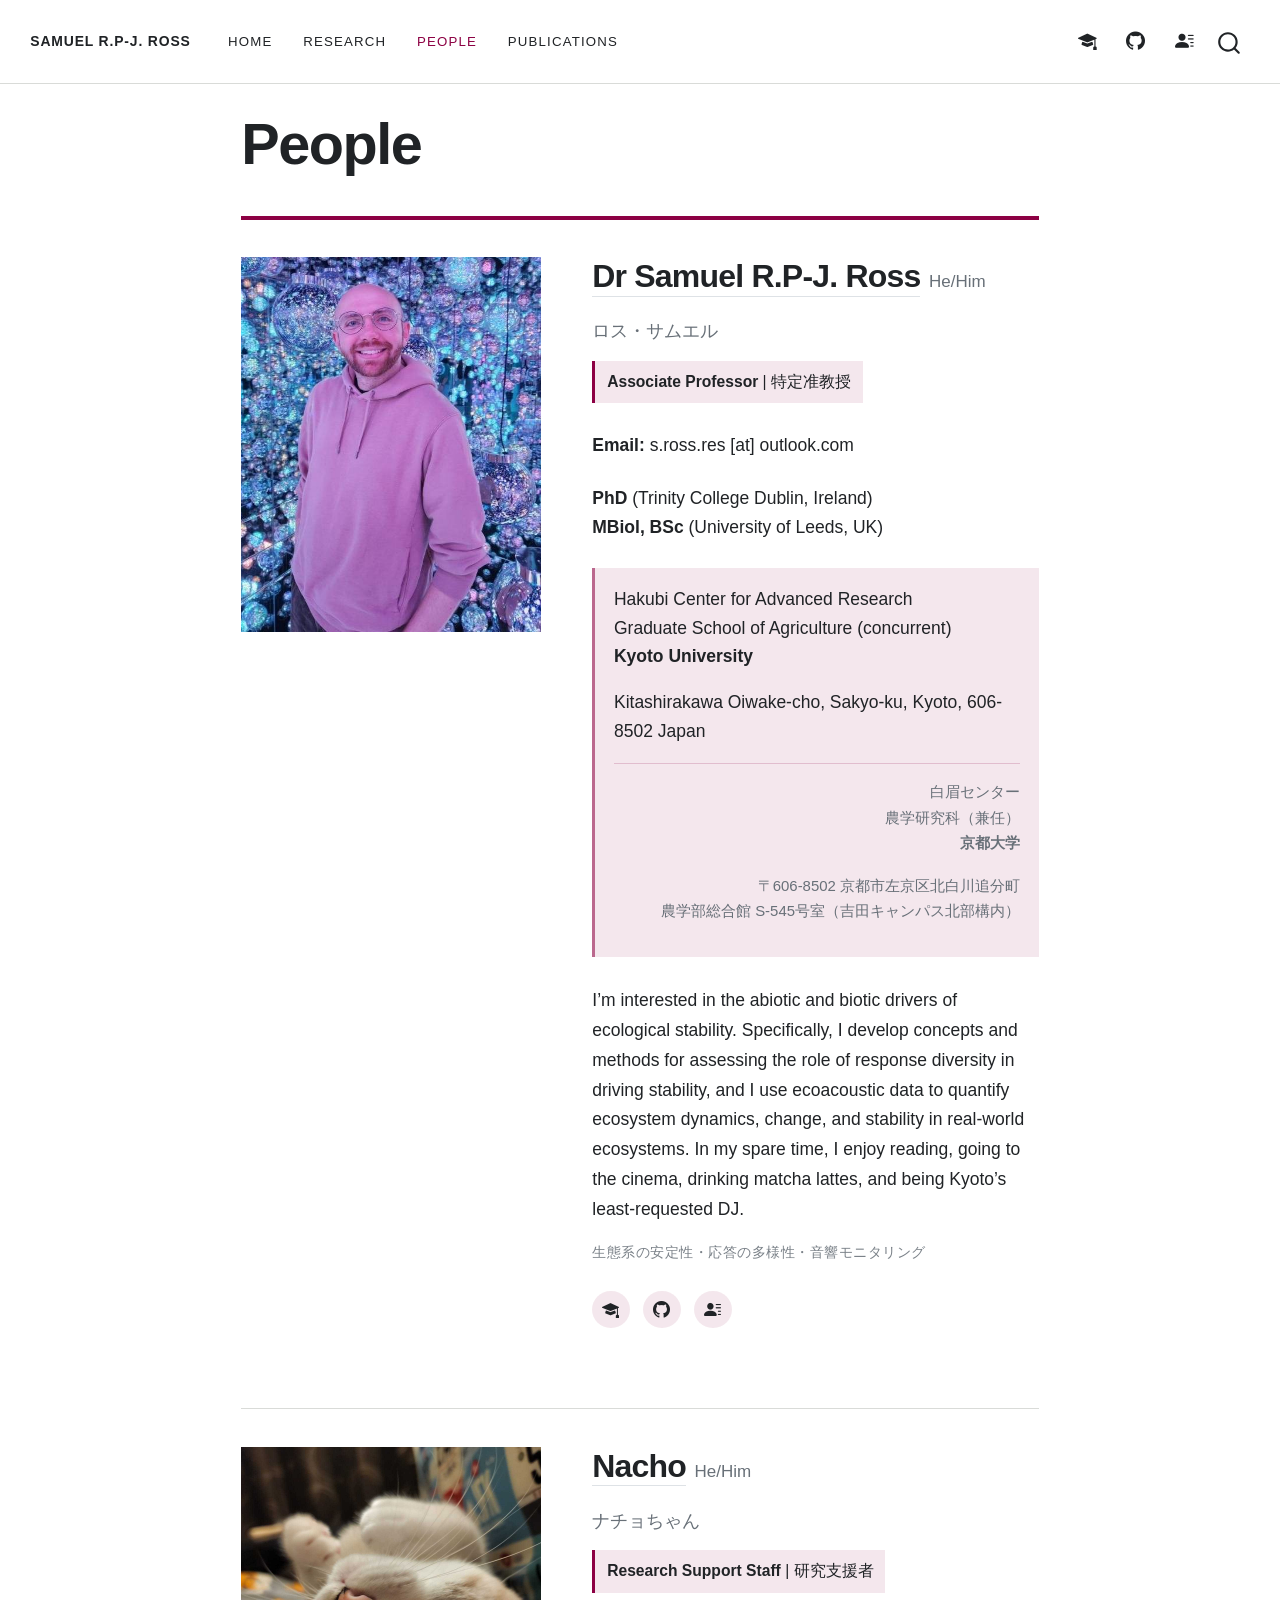
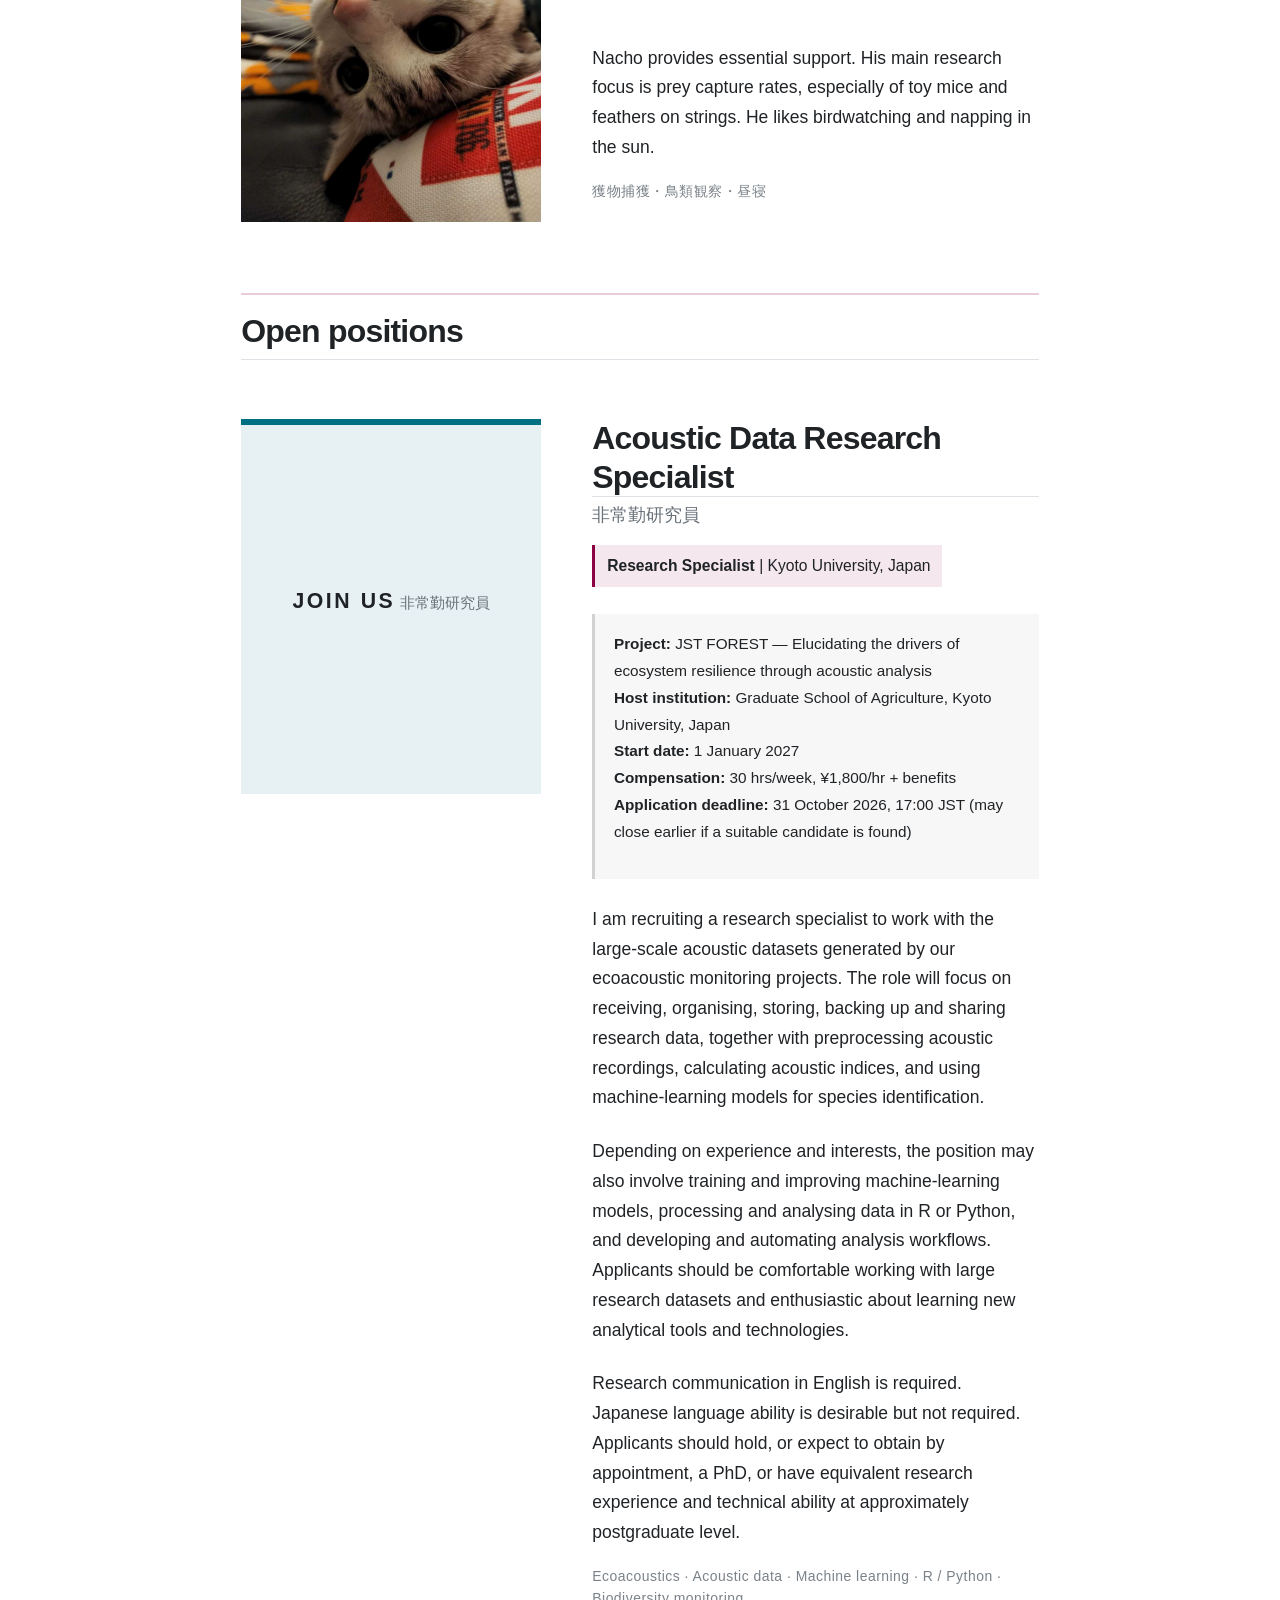
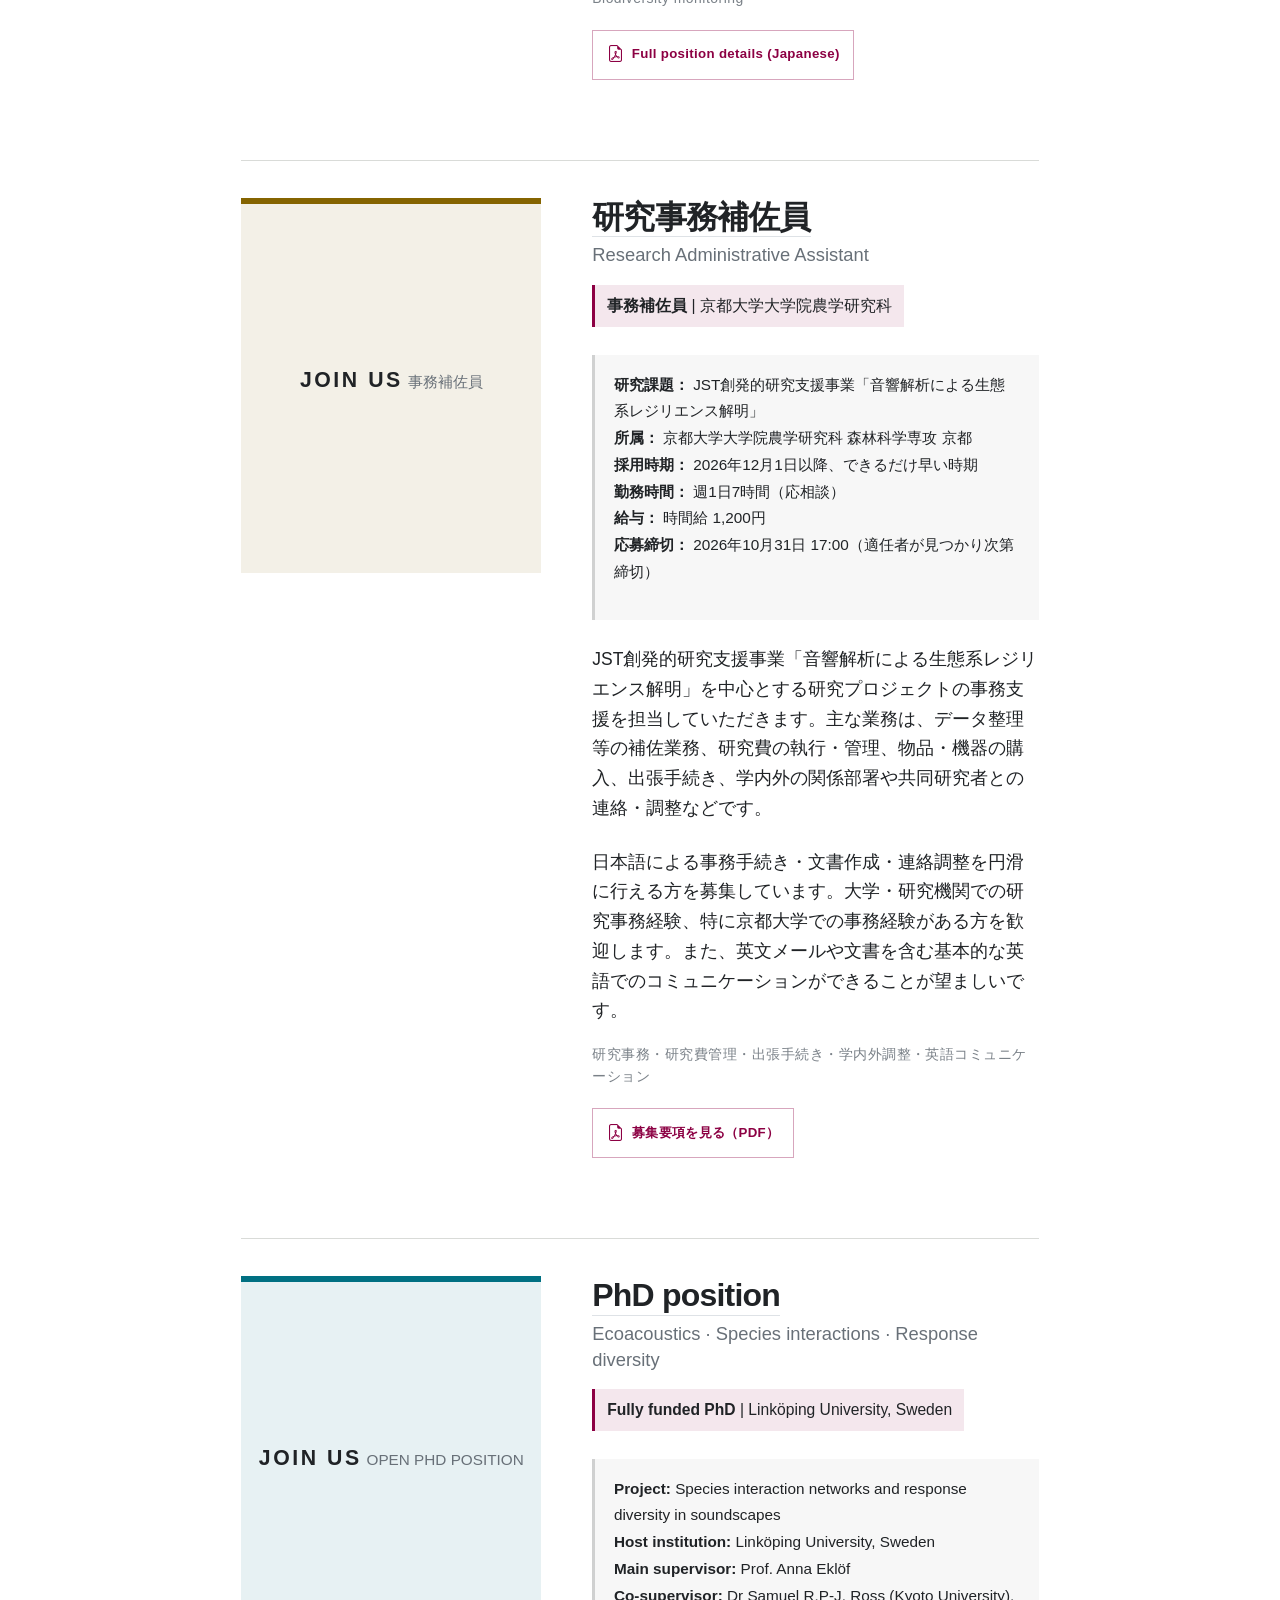
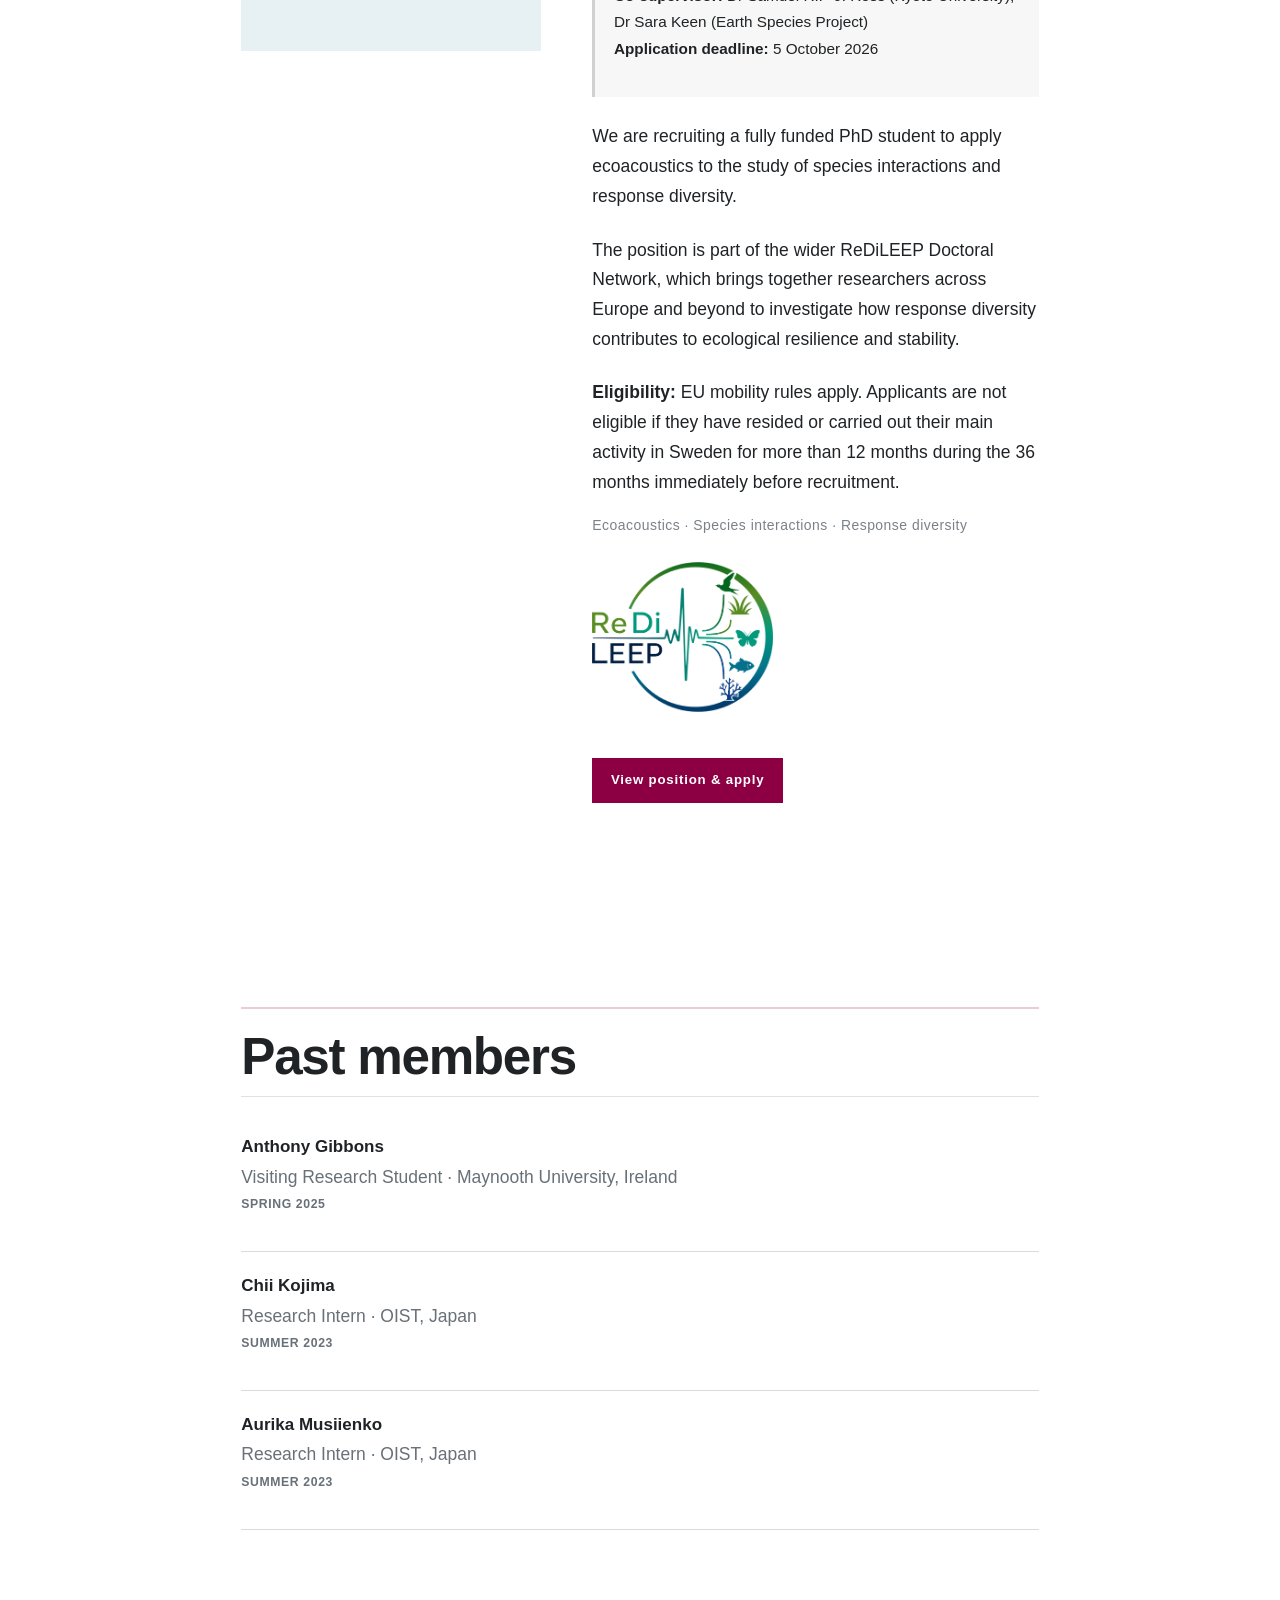
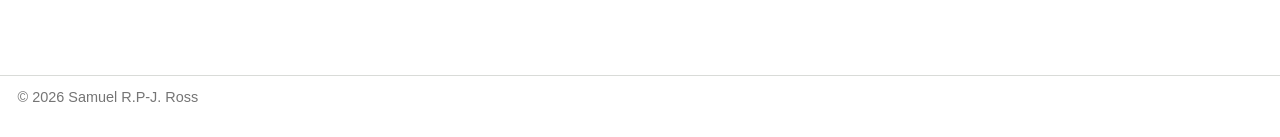
==== people.html @ f09bc815 "Built site for gh-pages" ====
<!DOCTYPE html>
<html xmlns="http://www.w3.org/1999/xhtml" lang="en" xml:lang="en"><head>

<meta charset="utf-8">
<meta name="generator" content="quarto-1.10.18">

<meta name="viewport" content="width=device-width, initial-scale=1.0, user-scalable=yes">


<title>People – Samuel R.P-J. Ross</title>
<style>
/* Default styles provided by pandoc.
** See https://pandoc.org/MANUAL.html#variables-for-html for config info.
*/
span.smallcaps{font-variant: small-caps;}
div.columns{display: flex; gap: 1.5em;}
div.column{flex: auto;}
@media screen {
div.columns{gap: min(4vw, 1.5em);}
div.column{overflow-x: auto;}
}
div.hanging-indent{margin-left: 1.5em; text-indent: -1.5em;}
ul.task-list{list-style: none;}
ul.task-list li input[type="checkbox"] {
  width: 0.8em;
  margin: 0 0.8em 0.2em -1em; /* quarto-specific, see https://github.com/quarto-dev/quarto-cli/issues/4556 */ 
  vertical-align: middle;
}
</style>


<script src="site_libs/quarto-nav/quarto-nav.js"></script>
<script src="site_libs/clipboard/clipboard.min.js"></script>
<script src="site_libs/quarto-search/autocomplete.umd.js"></script>
<script src="site_libs/quarto-search/fuse.min.js"></script>
<script src="site_libs/quarto-search/quarto-search.js"></script>
<meta name="quarto:offset" content="./">
<link href="./assets/images/favicon.svg" rel="icon" type="image/svg+xml">
<script src="site_libs/quarto-html/quarto.js" type="module"></script>
<script src="site_libs/quarto-html/tabsets/tabsets.js" type="module"></script>
<script src="site_libs/quarto-html/popper.min.js"></script>
<script src="site_libs/quarto-html/tippy.umd.min.js"></script>
<script src="site_libs/quarto-html/anchor.min.js"></script>
<link href="site_libs/quarto-html/tippy.css" rel="stylesheet">
<link href="site_libs/quarto-html/quarto-syntax-highlighting-64a204ab8560d761af7679ceaba22944.css" rel="stylesheet" id="quarto-text-highlighting-styles">
<script src="site_libs/bootstrap/bootstrap.min.js"></script>
<link href="site_libs/bootstrap/bootstrap-icons.css" rel="stylesheet">
<link href="site_libs/bootstrap/bootstrap-f5d267352d2dbe79b8668fe9303aa7fa.min.css" rel="stylesheet" append-hash="true" id="quarto-bootstrap" data-mode="light">
<script id="quarto-search-options" type="application/json">{
  "location": "navbar",
  "copy-button": false,
  "collapse-after": 3,
  "panel-placement": "end",
  "type": "overlay",
  "limit": 50,
  "keyboard-shortcut": [
    "f",
    "/",
    "s"
  ],
  "show-item-context": false,
  "language": {
    "search-no-results-text": "No results",
    "search-matching-documents-text": "matching documents",
    "search-copy-link-title": "Copy link to search",
    "search-hide-matches-text": "Hide additional matches",
    "search-more-match-text": "more match in this document",
    "search-more-matches-text": "more matches in this document",
    "search-clear-button-title": "Clear",
    "search-text-placeholder": "",
    "search-detached-cancel-button-title": "Cancel",
    "search-submit-button-title": "Submit",
    "search-label": "Search"
  }
}</script>
<style>html{ scroll-behavior: smooth; }</style>
<meta name="author" content="Samuel R.P-J. Ross">
<meta name="keywords" content="ecology, ecological stability, resilience, response diversity, ecoacoustics, Kyoto University">
<meta property="og:type" content="website">
<meta property="og:title" content="People – Samuel R.P-J. Ross">
<meta property="og:description" content="Samuel R.P-J. Ross — ecologist studying ecological stability, response diversity, and ecoacoustics.">
<meta property="og:url" content="https://samuelrpjross.com">
<meta name="twitter:card" content="summary_large_image">


</head>

<body class="nav-fixed fullcontent quarto-light">

<div id="quarto-search-results"></div>
  <header id="quarto-header" class="headroom fixed-top">
    <nav class="navbar navbar-expand-lg " data-bs-theme="dark">
      <div class="navbar-container container-fluid">
      <div class="navbar-brand-container mx-auto">
    <a class="navbar-brand" href="./index.html">
    <span class="navbar-title">SAMUEL R.P-J. ROSS</span>
    </a>
  </div>
            <div id="quarto-search" class="" title="Search"></div>
          <button class="navbar-toggler" type="button" data-bs-toggle="collapse" data-bs-target="#navbarCollapse" aria-controls="navbarCollapse" role="menu" aria-expanded="false" aria-label="Toggle navigation" onclick="if (window.quartoToggleHeadroom) { window.quartoToggleHeadroom(); }">
  <span class="navbar-toggler-icon"></span>
</button>
          <div class="collapse navbar-collapse" id="navbarCollapse">
            <ul class="navbar-nav navbar-nav-scroll me-auto">
  <li class="nav-item">
    <a class="nav-link" href="./index.html"> 
<span class="menu-text">Home</span></a>
  </li>  
  <li class="nav-item">
    <a class="nav-link" href="./research.html"> 
<span class="menu-text">Research</span></a>
  </li>  
  <li class="nav-item">
    <a class="nav-link active" href="./people.html" aria-current="page"> 
<span class="menu-text">People</span></a>
  </li>  
  <li class="nav-item">
    <a class="nav-link" href="./publications.html"> 
<span class="menu-text">Publications</span></a>
  </li>  
</ul>
            <ul class="navbar-nav navbar-nav-scroll ms-auto">
  <li class="nav-item compact">
    <a class="nav-link" href="https://orcid.org/0000-0001-9402-9119"> <i class="bi bi-orcid" role="img" aria-label="ORCID">
</i> 
<span class="menu-text"></span></a>
  </li>  
  <li class="nav-item compact">
    <a class="nav-link" href="https://scholar.google.co.uk/citations?user=R3aMfY0AAAAJ&amp;hl=en"> <i class="bi bi-mortarboard-fill" role="img" aria-label="Google Scholar">
</i> 
<span class="menu-text"></span></a>
  </li>  
  <li class="nav-item compact">
    <a class="nav-link" href="https://github.com/SamRPJRoss"> <i class="bi bi-github" role="img" aria-label="GitHub">
</i> 
<span class="menu-text"></span></a>
  </li>  
  <li class="nav-item compact">
    <a class="nav-link" href="https://www.researchgate.net/profile/Samuel-Ross-4"> <i class="bi bi-person-lines-fill" role="img" aria-label="ResearchGate">
</i> 
<span class="menu-text"></span></a>
  </li>  
</ul>
          </div> <!-- /navcollapse -->
            <div class="quarto-navbar-tools">
</div>
      </div> <!-- /container-fluid -->
    </nav>
</header>
<!-- content -->
<div id="quarto-content" class="quarto-container page-columns page-rows-contents page-layout-article page-navbar">
<!-- sidebar -->
<!-- margin-sidebar -->
    
<!-- main -->
<main class="content" id="quarto-document-content">

<header id="title-block-header" class="quarto-title-block default">
<div class="quarto-title">
<h1 class="title">People</h1>
</div>



<div class="quarto-title-meta">

    
  
    
  </div>
  


</header>


<div class="people-list">
<div class="person-entry">
<p><img class="person-photo" src="assets/images/people/sam-ross.jpg" alt="Samuel R.P-J. Ross"></p>
<div class="person-details">
<div class="person-name-row">
<h2 class="person-name anchored">
Dr Samuel R.P-J. Ross
</h2>
<p><span class="pronouns">He/Him</span></p>
</div>
<div class="jp-person-name">
ロス・サムエル
</div>
<p class="person-position">
<strong>Associate Professor</strong> | 特定准教授
</p>
<p class="person-email">
<strong>Email:</strong> s.ross.res [at] outlook.com
</p>
<div class="person-qualifications">
<p><strong>PhD</strong> (Trinity College Dublin, Ireland)<br>
<strong>MBiol, BSc</strong> (University of Leeds, UK)</p>
</div>
<div class="person-affiliation">
<p>Hakubi Center for Advanced Research<br>
Graduate School of Agriculture (concurrent)<br>
<strong>Kyoto University</strong></p>
<p>Kitashirakawa Oiwake-cho, Sakyo-ku, Kyoto, 606-8502 Japan</p>
<div class="person-affiliation-jp">
<p>白眉センター<br>
農学研究科（兼任）<br>
<strong>京都大学</strong></p>
<p>〒606-8502 京都市左京区北白川追分町<br>
農学部総合館 S-545号室（吉田キャンパス北部構内）</p>
</div>
</div>
<p class="person-bio">
I’m interested in the abiotic and biotic drivers of ecological stability. Specifically, I develop concepts and methods for assessing the role of response diversity in driving stability, and I use ecoacoustic data to quantify ecosystem dynamics, change, and stability in real-world ecosystems. In my spare time, I enjoy reading, going to the cinema, drinking matcha lattes, and being Kyoto’s least-requested DJ.
</p>
<p class="person-keywords-jp">
生態系の安定性・応答の多様性・音響モニタリング
</p>
<div class="person-socials">
<p><a href="https://scholar.google.co.uk/citations?user=R3aMfY0AAAAJ&amp;hl=en" aria-label="Google Scholar" title="Google Scholar"> <i class="bi bi-mortarboard-fill"></i> </a></p>
<p><a href="https://github.com/SamRPJRoss" aria-label="GitHub" title="GitHub"> <i class="bi bi-github"></i> </a></p>
<p><a href="https://www.researchgate.net/profile/Samuel-Ross-4" aria-label="ResearchGate" title="ResearchGate"> <i class="bi bi-person-lines-fill"></i> </a></p>
</div>
</div>
</div>
<div class="person-entry">
<p><img class="person-photo" src="assets/images/people/nacho.jpg" alt="Nacho"></p>
<div class="person-details">
<div class="person-name-row">
<h2 class="person-name anchored">
Nacho
</h2>
<p><span class="pronouns">He/Him</span></p>
</div>
<div class="jp-person-name">
ナチョちゃん
</div>
<p class="person-position">
<strong>Research Support Staff</strong> | 研究支援者
</p>
<p class="person-bio">
Nacho provides essential support. His main research focus is prey capture rates, especially of toy mice and feathers on strings. He likes birdwatching and napping in the sun.
</p>
<p class="person-keywords-jp">
獲物捕獲・鳥類観察・昼寝
</p>
</div>
</div>
</div>
<section id="open-positions" class="level2 open-positions">
<h2 class="anchored" data-anchor-id="open-positions">Open positions</h2>
<!-- ======================================================
     ACOUSTIC DATA RESEARCH SPECIALIST
     ====================================================== -->
<div class="person-entry vacancy-entry">
<div class="vacancy-placeholder vacancy-technical">
<p><span class="vacancy-placeholder-en">JOIN US</span> <span class="vacancy-placeholder-jp">非常勤研究員</span></p>
</div>
<div class="person-details">
<div class="person-name-row">
<h2 class="person-name anchored">
Acoustic Data Research Specialist
</h2>
</div>
<div class="jp-person-name">
非常勤研究員
</div>
<p class="person-position">
<strong>Research Specialist</strong> | Kyoto University, Japan
</p>
<div class="vacancy-meta">
<p><strong>Project:</strong> JST FOREST — Elucidating the drivers of ecosystem resilience through acoustic analysis<br>
<strong>Host institution:</strong> Graduate School of Agriculture, Kyoto University, Japan<br>
<strong>Start date:</strong> 1 January 2027<br>
<strong>Compensation:</strong> 30 hrs/week, ¥1,800/hr + benefits<br>
<strong>Application deadline:</strong> 31 October 2026, 17:00 JST (may close earlier if a suitable candidate is found)</p>
</div>
<p class="person-bio">
I am recruiting a research specialist to work with the large-scale acoustic datasets generated by our ecoacoustic monitoring projects. The role will focus on receiving, organising, storing, backing up and sharing research data, together with preprocessing acoustic recordings, calculating acoustic indices, and using machine-learning models for species identification.
</p>
<p class="person-bio">
Depending on experience and interests, the position may also involve training and improving machine-learning models, processing and analysing data in R or Python, and developing and automating analysis workflows. Applicants should be comfortable working with large research datasets and enthusiastic about learning new analytical tools and technologies.
</p>
<p class="person-bio">
Research communication in English is required. Japanese language ability is desirable but not required. Applicants should hold, or expect to obtain by appointment, a PhD, or have equivalent research experience and technical ability at approximately postgraduate level.
</p>
<p class="person-keywords-jp">
Ecoacoustics · Acoustic data · Machine learning · R / Python · Biodiversity monitoring
</p>
<p><a class="vacancy-pdf" href="assets/jobs/kyoto-acoustic-data-research-specialist-2026.pdf"> <i class="bi bi-file-earmark-pdf"></i> Full position details (Japanese) </a></p>
</div>
</div>
<!-- ======================================================
     RESEARCH ADMINISTRATIVE ASSISTANT
     ====================================================== -->
<div class="person-entry vacancy-entry">
<div class="vacancy-placeholder vacancy-admin">
<p><span class="vacancy-placeholder-en">JOIN US</span> <span class="vacancy-placeholder-jp">事務補佐員</span></p>
</div>
<div class="person-details">
<div class="person-name-row">
<h2 class="person-name anchored">
研究事務補佐員
</h2>
</div>
<div class="jp-person-name">
Research Administrative Assistant
</div>
<p class="person-position">
<strong>事務補佐員</strong> | 京都大学大学院農学研究科
</p>
<div class="vacancy-meta">
<p><strong>研究課題：</strong> JST創発的研究支援事業「音響解析による生態系レジリエンス解明」<br>
<strong>所属：</strong> 京都大学大学院農学研究科 森林科学専攻 京都　　 <strong>採用時期：</strong> 2026年12月1日以降、できるだけ早い時期<br>
<strong>勤務時間：</strong> 週1日7時間（応相談）<br>
<strong>給与：</strong> 時間給 1,200円<br>
<strong>応募締切：</strong> 2026年10月31日 17:00（適任者が見つかり次第締切）</p>
</div>
<p class="person-bio">
JST創発的研究支援事業「音響解析による生態系レジリエンス解明」を中心とする研究プロジェクトの事務支援を担当していただきます。主な業務は、データ整理等の補佐業務、研究費の執行・管理、物品・機器の購入、出張手続き、学内外の関係部署や共同研究者との連絡・調整などです。
</p>
<p class="person-bio">
日本語による事務手続き・文書作成・連絡調整を円滑に行える方を募集しています。大学・研究機関での研究事務経験、特に京都大学での事務経験がある方を歓迎します。また、英文メールや文書を含む基本的な英語でのコミュニケーションができることが望ましいです。
</p>
<p class="person-keywords-jp">
研究事務・研究費管理・出張手続き・学内外調整・英語コミュニケーション
</p>
<p><a class="vacancy-pdf" href="assets/jobs/kyoto-research-administrative-assistant-2026.pdf"> <i class="bi bi-file-earmark-pdf"></i> 募集要項を見る（PDF） </a></p>
</div>
</div>
<div class="person-entry vacancy-entry">
<div class="vacancy-placeholder vacancy-technical">
<p><span class="vacancy-placeholder-en">JOIN US</span> <span class="vacancy-placeholder-jp">OPEN PHD POSITION</span></p>
</div>
<div class="person-details">
<div class="person-name-row">
<h2 class="person-name anchored">
PhD position
</h2>
</div>
<div class="jp-person-name">
Ecoacoustics · Species interactions · Response diversity
</div>
<p class="person-position">
<strong>Fully funded PhD</strong> | Linköping University, Sweden
</p>
<div class="vacancy-meta">
<p><strong>Project:</strong> Species interaction networks and response diversity in soundscapes<br>
<strong>Host institution:</strong> Linköping University, Sweden<br>
<strong>Main supervisor:</strong> Prof.&nbsp;Anna Eklöf<br>
<strong>Co-supervisor:</strong> Dr Samuel R.P-J. Ross (Kyoto University), Dr Sara Keen (Earth Species Project)<br>
<strong>Application deadline:</strong> 5 October 2026</p>
</div>
<p class="person-bio">
We are recruiting a fully funded PhD student to apply ecoacoustics to the study of species interactions and response diversity.
</p>
<p class="person-bio">
The position is part of the wider ReDiLEEP Doctoral Network, which brings together researchers across Europe and beyond to investigate how response diversity contributes to ecological resilience and stability.
</p>
<p class="person-bio">
<strong>Eligibility:</strong> EU mobility rules apply. Applicants are not eligible if they have resided or carried out their main activity in Sweden for more than 12 months during the 36 months immediately before recruitment.
</p>
<p class="person-keywords-jp">
Ecoacoustics · Species interactions · Response diversity
</p>
<p><a class="vacancy-redileep-logo" href="https://redileep.eu/" aria-label="Visit the ReDiLEEP Doctoral Network website" title="ReDiLEEP Doctoral Network"></a></p><a class="vacancy-redileep-logo" href="https://redileep.eu/" aria-label="Visit the ReDiLEEP Doctoral Network website" title="ReDiLEEP Doctoral Network">
<p><img src="assets/images/research/redileep-logo.png" alt="ReDiLEEP Doctoral Network"></p>
</a><p><a class="vacancy-redileep-logo" href="https://redileep.eu/" aria-label="Visit the ReDiLEEP Doctoral Network website" title="ReDiLEEP Doctoral Network"></a></p>
<p><a class="vacancy-button" href="https://liu.se/en/work-at-liu/vacancies/29829"> View position &amp; apply </a></p>
<p>&nbsp;&nbsp;</p>
</div>
</div>
</section>
<section id="past-members" class="level2">
<h2 class="anchored" data-anchor-id="past-members">Past members</h2>
<div class="past-member">
<p><strong>Anthony Gibbons</strong> <span class="past-member-role">Visiting Research Student · Maynooth University, Ireland</span> <span class="past-member-date">Spring 2025</span></p>
</div>
<div class="past-member">
<p><strong>Chii Kojima</strong> <span class="past-member-role">Research Intern · OIST, Japan</span> <span class="past-member-date">Summer 2023</span></p>
</div>
<div class="past-member">
<p><strong>Aurika Musiienko</strong> <span class="past-member-role">Research Intern · OIST, Japan</span> <span class="past-member-date">Summer 2023</span></p>
</div>
</section></main></div>




 <!-- /main -->
<script id="quarto-html-after-body" type="application/javascript">
  window.document.addEventListener("DOMContentLoaded", function (event) {
    const icon = "";
    const anchorJS = new window.AnchorJS();
    anchorJS.options = {
      placement: 'right',
      icon: icon
    };
    anchorJS.add('.anchored');
    const isCodeAnnotation = (el) => {
      for (const clz of el.classList) {
        if (clz.startsWith('code-annotation-')) {                     
          return true;
        }
      }
      return false;
    }
    const onCopySuccess = function(e) {
      // button target
      const button = e.trigger;
      // don't keep focus
      button.blur();
      // flash "checked"
      button.classList.add('code-copy-button-checked');
      var currentTitle = button.getAttribute("title");
      button.setAttribute("title", "Copied!");
      let tooltip;
      if (window.bootstrap) {
        button.setAttribute("data-bs-toggle", "tooltip");
        button.setAttribute("data-bs-placement", "left");
        button.setAttribute("data-bs-title", "Copied!");
        tooltip = new bootstrap.Tooltip(button, 
          { trigger: "manual", 
            customClass: "code-copy-button-tooltip",
            offset: [0, -8]});
        tooltip.show();    
      }
      setTimeout(function() {
        if (tooltip) {
          tooltip.hide();
          button.removeAttribute("data-bs-title");
          button.removeAttribute("data-bs-toggle");
          button.removeAttribute("data-bs-placement");
        }
        button.setAttribute("title", currentTitle);
        button.classList.remove('code-copy-button-checked');
      }, 1000);
      // clear code selection
      e.clearSelection();
    }
    const getTextToCopy = function(trigger) {
      const outerScaffold = trigger.parentElement.cloneNode(true);
      const codeEl = outerScaffold.querySelector('code');
      for (const childEl of codeEl.children) {
        if (isCodeAnnotation(childEl)) {
          childEl.remove();
        }
      }
      return codeEl.innerText;
    }
    const clipboard = new window.ClipboardJS('.code-copy-button:not([data-in-quarto-modal])', {
      text: getTextToCopy
    });
    clipboard.on('success', onCopySuccess);
    if (window.document.getElementById('quarto-embedded-source-code-modal')) {
      const clipboardModal = new window.ClipboardJS('.code-copy-button[data-in-quarto-modal]', {
        text: getTextToCopy,
        container: window.document.getElementById('quarto-embedded-source-code-modal')
      });
      clipboardModal.on('success', onCopySuccess);
    }
      var localhostRegex = new RegExp(/^(?:http|https):\/\/localhost\:?[0-9]*\//);
      var mailtoRegex = new RegExp(/^mailto:/);
        var filterRegex = new RegExp("https:\/\/samuelrpjross\.com");
      var isInternal = (href) => {
          return filterRegex.test(href) || localhostRegex.test(href) || mailtoRegex.test(href);
      }
      // Inspect non-navigation links and adorn them if external
     var links = window.document.querySelectorAll('a[href]:not(.nav-link):not(.navbar-brand):not(.toc-action):not(.sidebar-link):not(.sidebar-item-toggle):not(.pagination-link):not(.no-external):not([aria-hidden]):not(.dropdown-item):not(.quarto-navigation-tool):not(.about-link)');
      for (var i=0; i<links.length; i++) {
        const link = links[i];
        if (!isInternal(link.href)) {
          // undo the damage that might have been done by quarto-nav.js in the case of
          // links that we want to consider external
          if (link.dataset.originalHref !== undefined) {
            link.href = link.dataset.originalHref;
          }
            // target, if specified
            link.setAttribute("target", "_blank");
            if (link.getAttribute("rel") === null) {
              link.setAttribute("rel", "noopener");
            }
        }
      }
    function tippyHover(el, contentFn, onTriggerFn, onUntriggerFn) {
      const config = {
        allowHTML: true,
        maxWidth: 500,
        delay: 100,
        arrow: false,
        appendTo: function(el) {
            return el.parentElement;
        },
        interactive: true,
        interactiveBorder: 10,
        theme: 'quarto',
        placement: 'bottom-start',
      };
      if (contentFn) {
        config.content = contentFn;
      }
      if (onTriggerFn) {
        config.onTrigger = onTriggerFn;
      }
      if (onUntriggerFn) {
        config.onUntrigger = onUntriggerFn;
      }
      window.tippy(el, config); 
    }
    const noterefs = window.document.querySelectorAll('a[role="doc-noteref"]');
    for (var i=0; i<noterefs.length; i++) {
      const ref = noterefs[i];
      tippyHover(ref, function() {
        // use id or data attribute instead here
        let href = ref.getAttribute('data-footnote-href') || ref.getAttribute('href');
        try { href = new URL(href).hash; } catch {}
        const id = href.replace(/^#\/?/, "");
        const note = window.document.getElementById(id);
        if (note) {
          return note.innerHTML;
        } else {
          return "";
        }
      });
    }
    const xrefs = window.document.querySelectorAll('a.quarto-xref');
    const processXRef = (id, note) => {
      // Strip column container classes
      const stripColumnClz = (el) => {
        el.classList.remove("page-full", "page-columns");
        if (el.children) {
          for (const child of el.children) {
            stripColumnClz(child);
          }
        }
      }
      stripColumnClz(note)
      if (id === null || id.startsWith('sec-')) {
        // Special case sections, only their first couple elements
        const container = document.createElement("div");
        if (note.children && note.children.length > 2) {
          container.appendChild(note.children[0].cloneNode(true));
          for (let i = 1; i < note.children.length; i++) {
            const child = note.children[i];
            if (child.tagName === "P" && child.innerText === "") {
              continue;
            } else {
              container.appendChild(child.cloneNode(true));
              break;
            }
          }
          if (window.Quarto?.typesetMath) {
            window.Quarto.typesetMath(container);
          }
          return container.innerHTML
        } else {
          if (window.Quarto?.typesetMath) {
            window.Quarto.typesetMath(note);
          }
          return note.innerHTML;
        }
      } else {
        // Remove any anchor links if they are present
        const anchorLink = note.querySelector('a.anchorjs-link');
        if (anchorLink) {
          anchorLink.remove();
        }
        if (window.Quarto?.typesetMath) {
          window.Quarto.typesetMath(note);
        }
        if (note.classList.contains("callout")) {
          return note.outerHTML;
        } else {
          return note.innerHTML;
        }
      }
    }
    for (var i=0; i<xrefs.length; i++) {
      const xref = xrefs[i];
      tippyHover(xref, undefined, function(instance) {
        instance.disable();
        let url = xref.getAttribute('href');
        let hash = undefined; 
        if (url.startsWith('#')) {
          hash = url;
        } else {
          try { hash = new URL(url).hash; } catch {}
        }
        if (hash) {
          const id = hash.replace(/^#\/?/, "");
          const note = window.document.getElementById(id);
          if (note !== null) {
            try {
              const html = processXRef(id, note.cloneNode(true));
              instance.setContent(html);
            } finally {
              instance.enable();
              instance.show();
            }
          } else {
            // See if we can fetch this
            fetch(url.split('#')[0])
            .then(res => res.text())
            .then(html => {
              const parser = new DOMParser();
              const htmlDoc = parser.parseFromString(html, "text/html");
              const note = htmlDoc.getElementById(id);
              if (note !== null) {
                const html = processXRef(id, note);
                instance.setContent(html);
              } 
            }).finally(() => {
              instance.enable();
              instance.show();
            });
          }
        } else {
          // See if we can fetch a full url (with no hash to target)
          // This is a special case and we should probably do some content thinning / targeting
          fetch(url)
          .then(res => res.text())
          .then(html => {
            const parser = new DOMParser();
            const htmlDoc = parser.parseFromString(html, "text/html");
            const note = htmlDoc.querySelector('main.content');
            if (note !== null) {
              // This should only happen for chapter cross references
              // (since there is no id in the URL)
              // remove the first header
              if (note.children.length > 0 && note.children[0].tagName === "HEADER") {
                note.children[0].remove();
              }
              const html = processXRef(null, note);
              instance.setContent(html);
            } 
          }).finally(() => {
            instance.enable();
            instance.show();
          });
        }
      }, function(instance) {
      });
    }
        let selectedAnnoteEl;
        const selectorForAnnotation = ( cell, annotation) => {
          let cellAttr = 'data-code-cell="' + cell + '"';
          let lineAttr = 'data-code-annotation="' +  annotation + '"';
          const selector = 'span[' + cellAttr + '][' + lineAttr + ']';
          return selector;
        }
        const selectCodeLines = (annoteEl) => {
          const doc = window.document;
          const targetCell = annoteEl.getAttribute("data-target-cell");
          const targetAnnotation = annoteEl.getAttribute("data-target-annotation");
          const annoteSpan = window.document.querySelector(selectorForAnnotation(targetCell, targetAnnotation));
          const lines = annoteSpan.getAttribute("data-code-lines").split(",");
          const lineIds = lines.map((line) => {
            return targetCell + "-" + line;
          })
          let top = null;
          let height = null;
          let parent = null;
          if (lineIds.length > 0) {
              //compute the position of the single el (top and bottom and make a div)
              const el = window.document.getElementById(lineIds[0]);
              top = el.offsetTop;
              height = el.offsetHeight;
              parent = el.parentElement.parentElement;
            if (lineIds.length > 1) {
              const lastEl = window.document.getElementById(lineIds[lineIds.length - 1]);
              const bottom = lastEl.offsetTop + lastEl.offsetHeight;
              height = bottom - top;
            }
            if (top !== null && height !== null && parent !== null) {
              // cook up a div (if necessary) and position it 
              let div = window.document.getElementById("code-annotation-line-highlight");
              if (div === null) {
                div = window.document.createElement("div");
                div.setAttribute("id", "code-annotation-line-highlight");
                div.style.position = 'absolute';
                parent.appendChild(div);
              }
              div.style.top = top - 2 + "px";
              div.style.height = height + 4 + "px";
              div.style.left = 0;
              let gutterDiv = window.document.getElementById("code-annotation-line-highlight-gutter");
              if (gutterDiv === null) {
                gutterDiv = window.document.createElement("div");
                gutterDiv.setAttribute("id", "code-annotation-line-highlight-gutter");
                gutterDiv.style.position = 'absolute';
                const codeCell = window.document.getElementById(targetCell);
                const gutter = codeCell.querySelector('.code-annotation-gutter');
                gutter.appendChild(gutterDiv);
              }
              gutterDiv.style.top = top - 2 + "px";
              gutterDiv.style.height = height + 4 + "px";
            }
            selectedAnnoteEl = annoteEl;
          }
        };
        const unselectCodeLines = () => {
          const elementsIds = ["code-annotation-line-highlight", "code-annotation-line-highlight-gutter"];
          elementsIds.forEach((elId) => {
            const div = window.document.getElementById(elId);
            if (div) {
              div.remove();
            }
          });
          selectedAnnoteEl = undefined;
        };
          // Handle positioning of the toggle
      window.addEventListener(
        "resize",
        throttle(() => {
          elRect = undefined;
          if (selectedAnnoteEl) {
            selectCodeLines(selectedAnnoteEl);
          }
        }, 10)
      );
      function throttle(fn, ms) {
      let throttle = false;
      let timer;
        return (...args) => {
          if(!throttle) { // first call gets through
              fn.apply(this, args);
              throttle = true;
          } else { // all the others get throttled
              if(timer) clearTimeout(timer); // cancel #2
              timer = setTimeout(() => {
                fn.apply(this, args);
                timer = throttle = false;
              }, ms);
          }
        };
      }
        // Attach click handler to the DT
        const annoteDls = window.document.querySelectorAll('dt[data-target-cell]');
        for (const annoteDlNode of annoteDls) {
          annoteDlNode.addEventListener('click', (event) => {
            const clickedEl = event.target;
            if (clickedEl !== selectedAnnoteEl) {
              unselectCodeLines();
              const activeEl = window.document.querySelector('dt[data-target-cell].code-annotation-active');
              if (activeEl) {
                activeEl.classList.remove('code-annotation-active');
              }
              selectCodeLines(clickedEl);
              clickedEl.classList.add('code-annotation-active');
            } else {
              // Unselect the line
              unselectCodeLines();
              clickedEl.classList.remove('code-annotation-active');
            }
          });
        }
    const findCites = (el) => {
      const parentEl = el.parentElement;
      if (parentEl) {
        const cites = parentEl.dataset.cites;
        if (cites) {
          return {
            el,
            cites: cites.split(' ')
          };
        } else {
          return findCites(el.parentElement)
        }
      } else {
        return undefined;
      }
    };
    var bibliorefs = window.document.querySelectorAll('a[role="doc-biblioref"]');
    for (var i=0; i<bibliorefs.length; i++) {
      const ref = bibliorefs[i];
      const citeInfo = findCites(ref);
      if (citeInfo) {
        tippyHover(citeInfo.el, function() {
          var popup = window.document.createElement('div');
          citeInfo.cites.forEach(function(cite) {
            var citeDiv = window.document.createElement('div');
            citeDiv.classList.add('hanging-indent');
            citeDiv.classList.add('csl-entry');
            var biblioDiv = window.document.getElementById('ref-' + cite);
            if (biblioDiv) {
              citeDiv.innerHTML = biblioDiv.innerHTML;
            }
            popup.appendChild(citeDiv);
          });
          return popup.innerHTML;
        });
      }
    }
  });
  </script>
 <!-- /content -->
<footer class="footer">
  <div class="nav-footer">
    <div class="nav-footer-left">
<p>© 2026 Samuel R.P-J. Ross</p>
</div>   
    <div class="nav-footer-center">
      &nbsp;
    </div>
    <div class="nav-footer-right">
      &nbsp;
    </div>
  </div>
</footer>




<script src="site_libs/quarto-html/zenscroll-min.js"></script>
</body></html>
---- site_libs/quarto-html/tippy.css ----
.tippy-box[data-animation=fade][data-state=hidden]{opacity:0}[data-tippy-root]{max-width:calc(100vw - 10px)}.tippy-box{position:relative;background-color:#333;color:#fff;border-radius:4px;font-size:14px;line-height:1.4;white-space:normal;outline:0;transition-property:transform,visibility,opacity}.tippy-box[data-placement^=top]>.tippy-arrow{bottom:0}.tippy-box[data-placement^=top]>.tippy-arrow:before{bottom:-7px;left:0;border-width:8px 8px 0;border-top-color:initial;transform-origin:center top}.tippy-box[data-placement^=bottom]>.tippy-arrow{top:0}.tippy-box[data-placement^=bottom]>.tippy-arrow:before{top:-7px;left:0;border-width:0 8px 8px;border-bottom-color:initial;transform-origin:center bottom}.tippy-box[data-placement^=left]>.tippy-arrow{right:0}.tippy-box[data-placement^=left]>.tippy-arrow:before{border-width:8px 0 8px 8px;border-left-color:initial;right:-7px;transform-origin:center left}.tippy-box[data-placement^=right]>.tippy-arrow{left:0}.tippy-box[data-placement^=right]>.tippy-arrow:before{left:-7px;border-width:8px 8px 8px 0;border-right-color:initial;transform-origin:center right}.tippy-box[data-inertia][data-state=visible]{transition-timing-function:cubic-bezier(.54,1.5,.38,1.11)}.tippy-arrow{width:16px;height:16px;color:#333}.tippy-arrow:before{content:"";position:absolute;border-color:transparent;border-style:solid}.tippy-content{position:relative;padding:5px 9px;z-index:1}
---- site_libs/quarto-html/quarto-syntax-highlighting-64a204ab8560d761af7679ceaba22944.css ----
/* quarto syntax highlight colors */
:root {
  --quarto-hl-ot-color: #003B4F;
  --quarto-hl-at-color: #657422;
  --quarto-hl-ss-color: #20794D;
  --quarto-hl-an-color: #5E5E5E;
  --quarto-hl-fu-color: #4758AB;
  --quarto-hl-st-color: #20794D;
  --quarto-hl-cf-color: #003B4F;
  --quarto-hl-op-color: #5E5E5E;
  --quarto-hl-er-color: #AD0000;
  --quarto-hl-bn-color: #AD0000;
  --quarto-hl-al-color: #AD0000;
  --quarto-hl-va-color: #111111;
  --quarto-hl-bu-color: inherit;
  --quarto-hl-ex-color: inherit;
  --quarto-hl-pp-color: #AD0000;
  --quarto-hl-in-color: #5E5E5E;
  --quarto-hl-vs-color: #20794D;
  --quarto-hl-wa-color: #5E5E5E;
  --quarto-hl-do-color: #5E5E5E;
  --quarto-hl-im-color: #00769E;
  --quarto-hl-ch-color: #20794D;
  --quarto-hl-dt-color: #AD0000;
  --quarto-hl-fl-color: #AD0000;
  --quarto-hl-co-color: #5E5E5E;
  --quarto-hl-cv-color: #5E5E5E;
  --quarto-hl-cn-color: #8f5902;
  --quarto-hl-sc-color: #5E5E5E;
  --quarto-hl-dv-color: #AD0000;
  --quarto-hl-kw-color: #003B4F;
}

/* other quarto variables */
:root {
  --quarto-font-monospace: SFMono-Regular, Menlo, Monaco, Consolas, "Liberation Mono", "Courier New", monospace;
}

/* syntax highlight based on Pandoc's rules */
pre > code.sourceCode > span {
  color: #003B4F;
}

code.sourceCode > span {
  color: #003B4F;
}

div.sourceCode,
div.sourceCode pre.sourceCode {
  color: #003B4F;
}

/* Normal */
code span {
  color: #003B4F;
}

/* Alert */
code span.al {
  color: #AD0000;
  font-style: inherit;
}

/* Annotation */
code span.an {
  color: #5E5E5E;
  font-style: inherit;
}

/* Attribute */
code span.at {
  color: #657422;
  font-style: inherit;
}

/* BaseN */
code span.bn {
  color: #AD0000;
  font-style: inherit;
}

/* BuiltIn */
code span.bu {
  font-style: inherit;
}

/* ControlFlow */
code span.cf {
  color: #003B4F;
  font-weight: bold;
  font-style: inherit;
}

/* Char */
code span.ch {
  color: #20794D;
  font-style: inherit;
}

/* Constant */
code span.cn {
  color: #8f5902;
  font-style: inherit;
}

/* Comment */
code span.co {
  color: #5E5E5E;
  font-style: inherit;
}

/* CommentVar */
code span.cv {
  color: #5E5E5E;
  font-style: italic;
}

/* Documentation */
code span.do {
  color: #5E5E5E;
  font-style: italic;
}

/* DataType */
code span.dt {
  color: #AD0000;
  font-style: inherit;
}

/* DecVal */
code span.dv {
  color: #AD0000;
  font-style: inherit;
}

/* Error */
code span.er {
  color: #AD0000;
  font-style: inherit;
}

/* Extension */
code span.ex {
  font-style: inherit;
}

/* Float */
code span.fl {
  color: #AD0000;
  font-style: inherit;
}

/* Function */
code span.fu {
  color: #4758AB;
  font-style: inherit;
}

/* Import */
code span.im {
  color: #00769E;
  font-style: inherit;
}

/* Information */
code span.in {
  color: #5E5E5E;
  font-style: inherit;
}

/* Keyword */
code span.kw {
  color: #003B4F;
  font-weight: bold;
  font-style: inherit;
}

/* Operator */
code span.op {
  color: #5E5E5E;
  font-style: inherit;
}

/* Other */
code span.ot {
  color: #003B4F;
  font-style: inherit;
}

/* Preprocessor */
code span.pp {
  color: #AD0000;
  font-style: inherit;
}

/* SpecialChar */
code span.sc {
  color: #5E5E5E;
  font-style: inherit;
}

/* SpecialString */
code span.ss {
  color: #20794D;
  font-style: inherit;
}

/* String */
code span.st {
  color: #20794D;
  font-style: inherit;
}

/* Variable */
code span.va {
  color: #111111;
  font-style: inherit;
}

/* VerbatimString */
code span.vs {
  color: #20794D;
  font-style: inherit;
}

/* Warning */
code span.wa {
  color: #5E5E5E;
  font-style: italic;
}

.prevent-inlining {
  content: "</";
}

/*# sourceMappingURL=9d8d5bb603a83b8298b89080a598c93b.css.map */
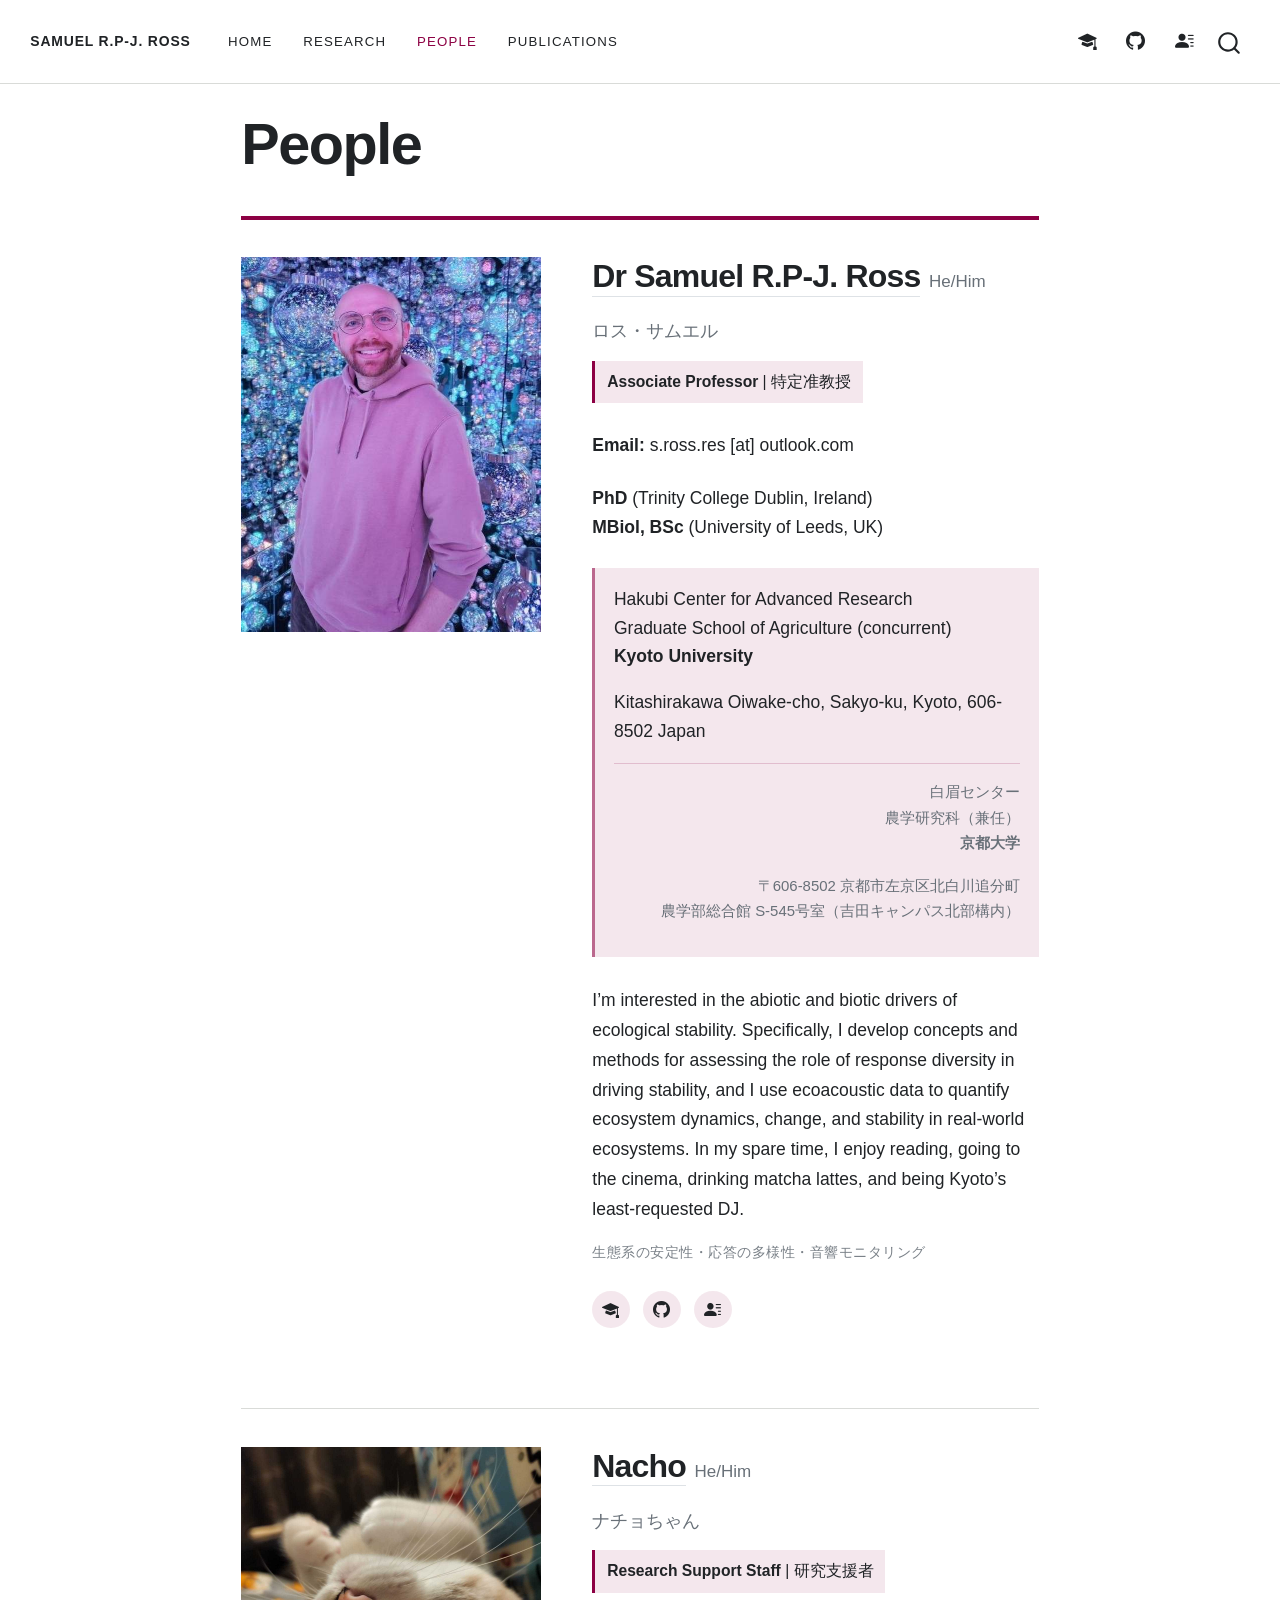
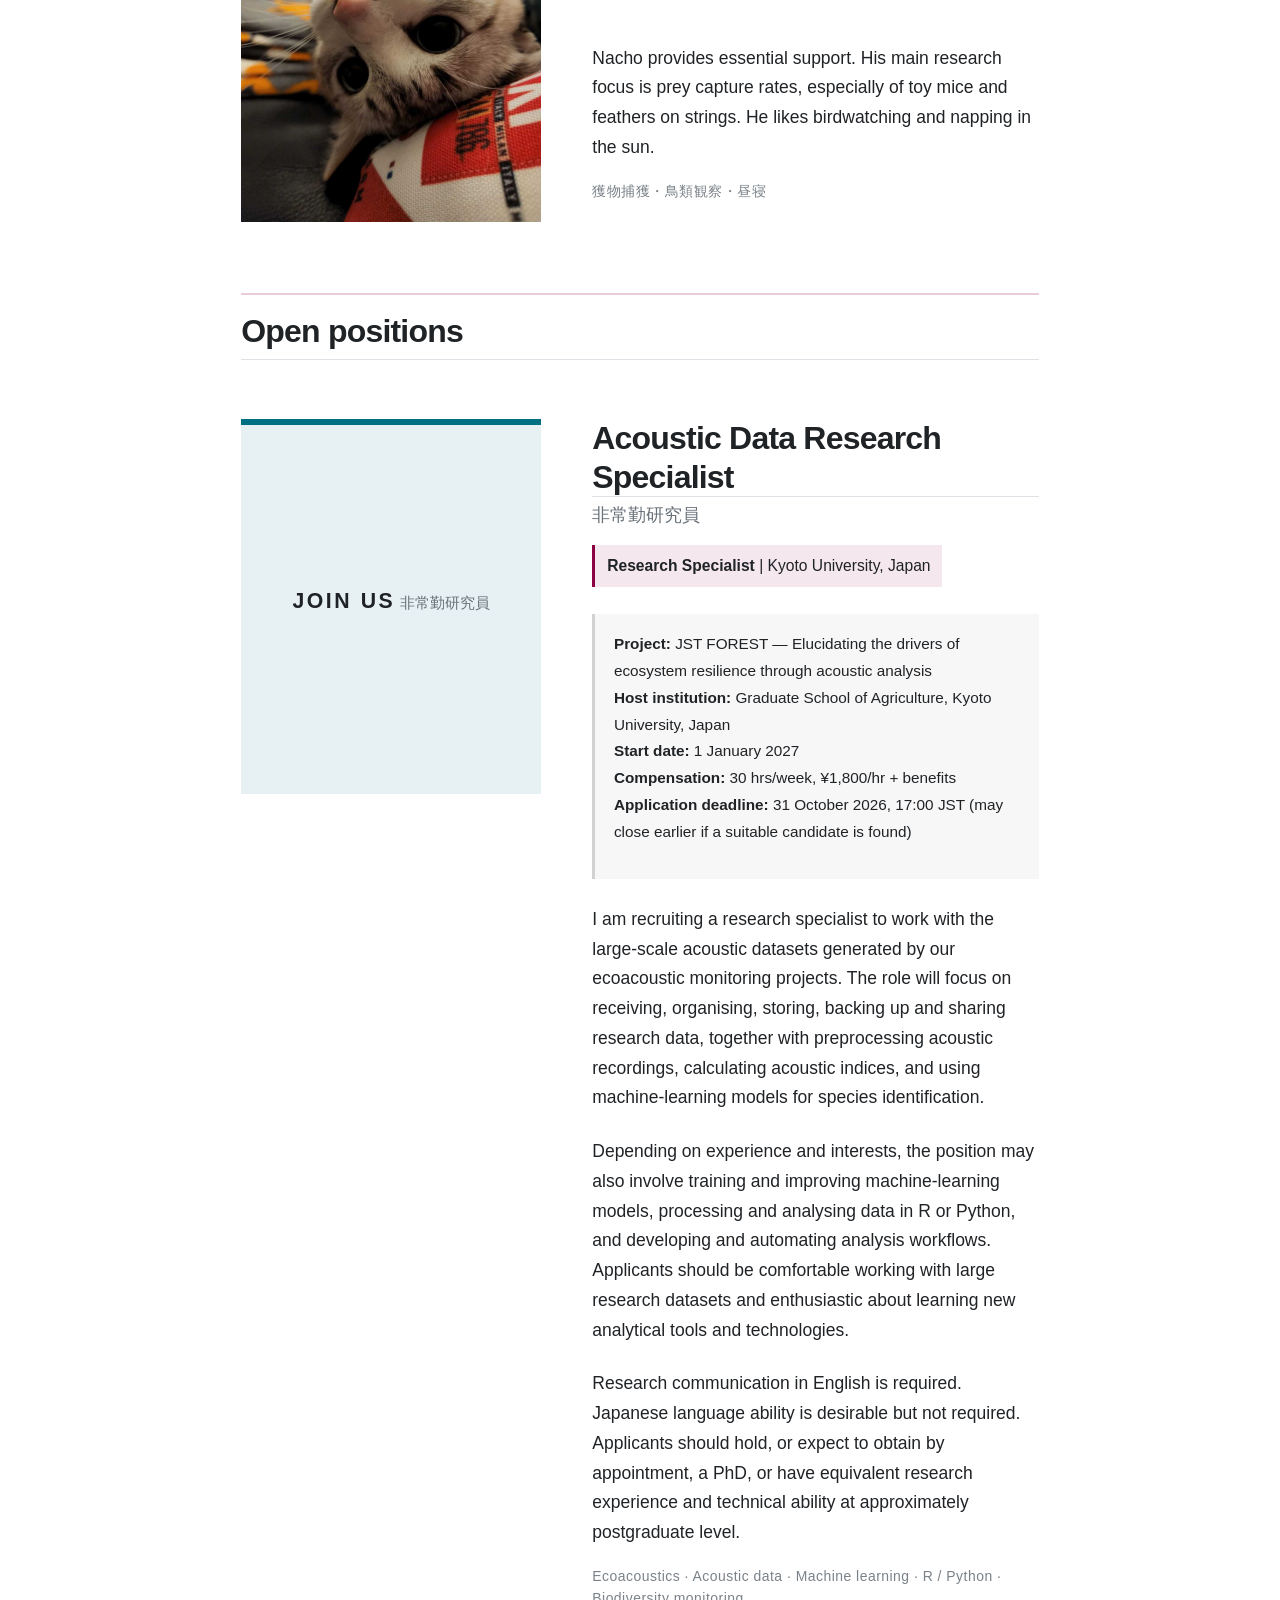
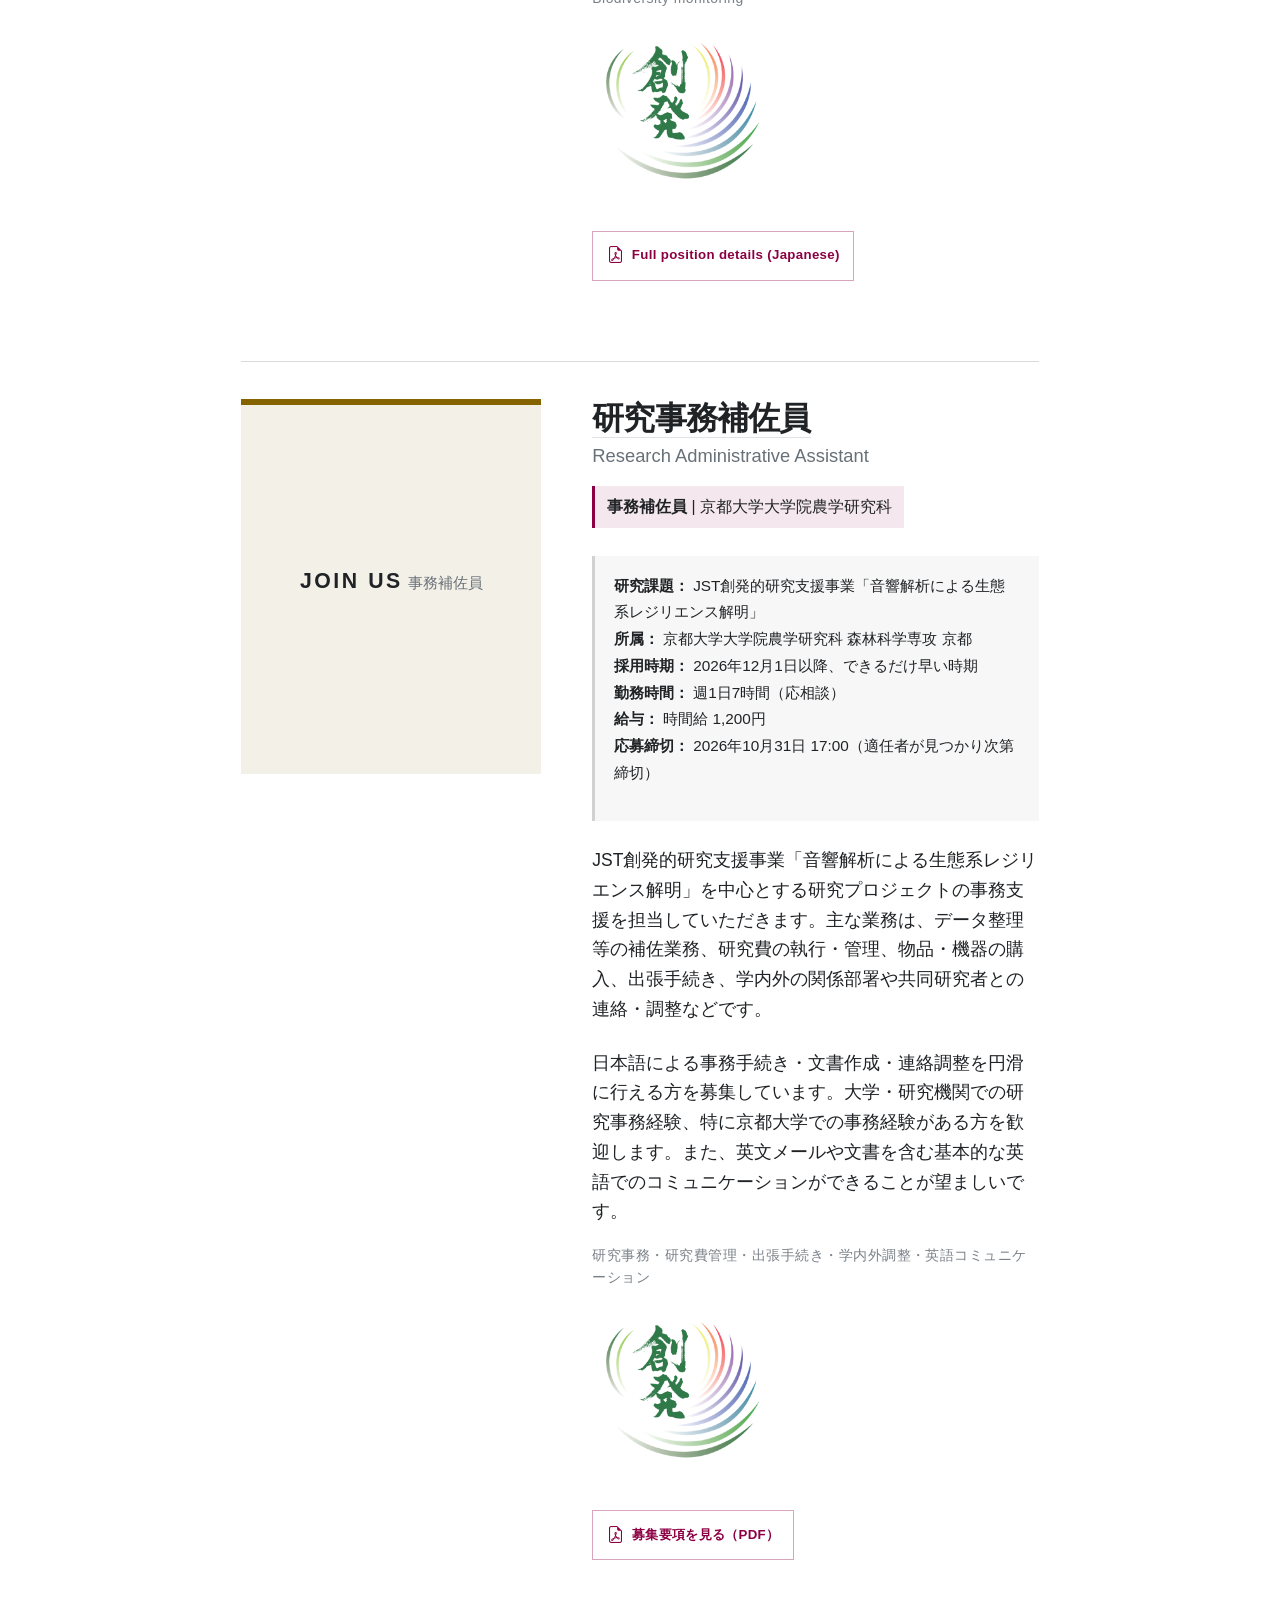
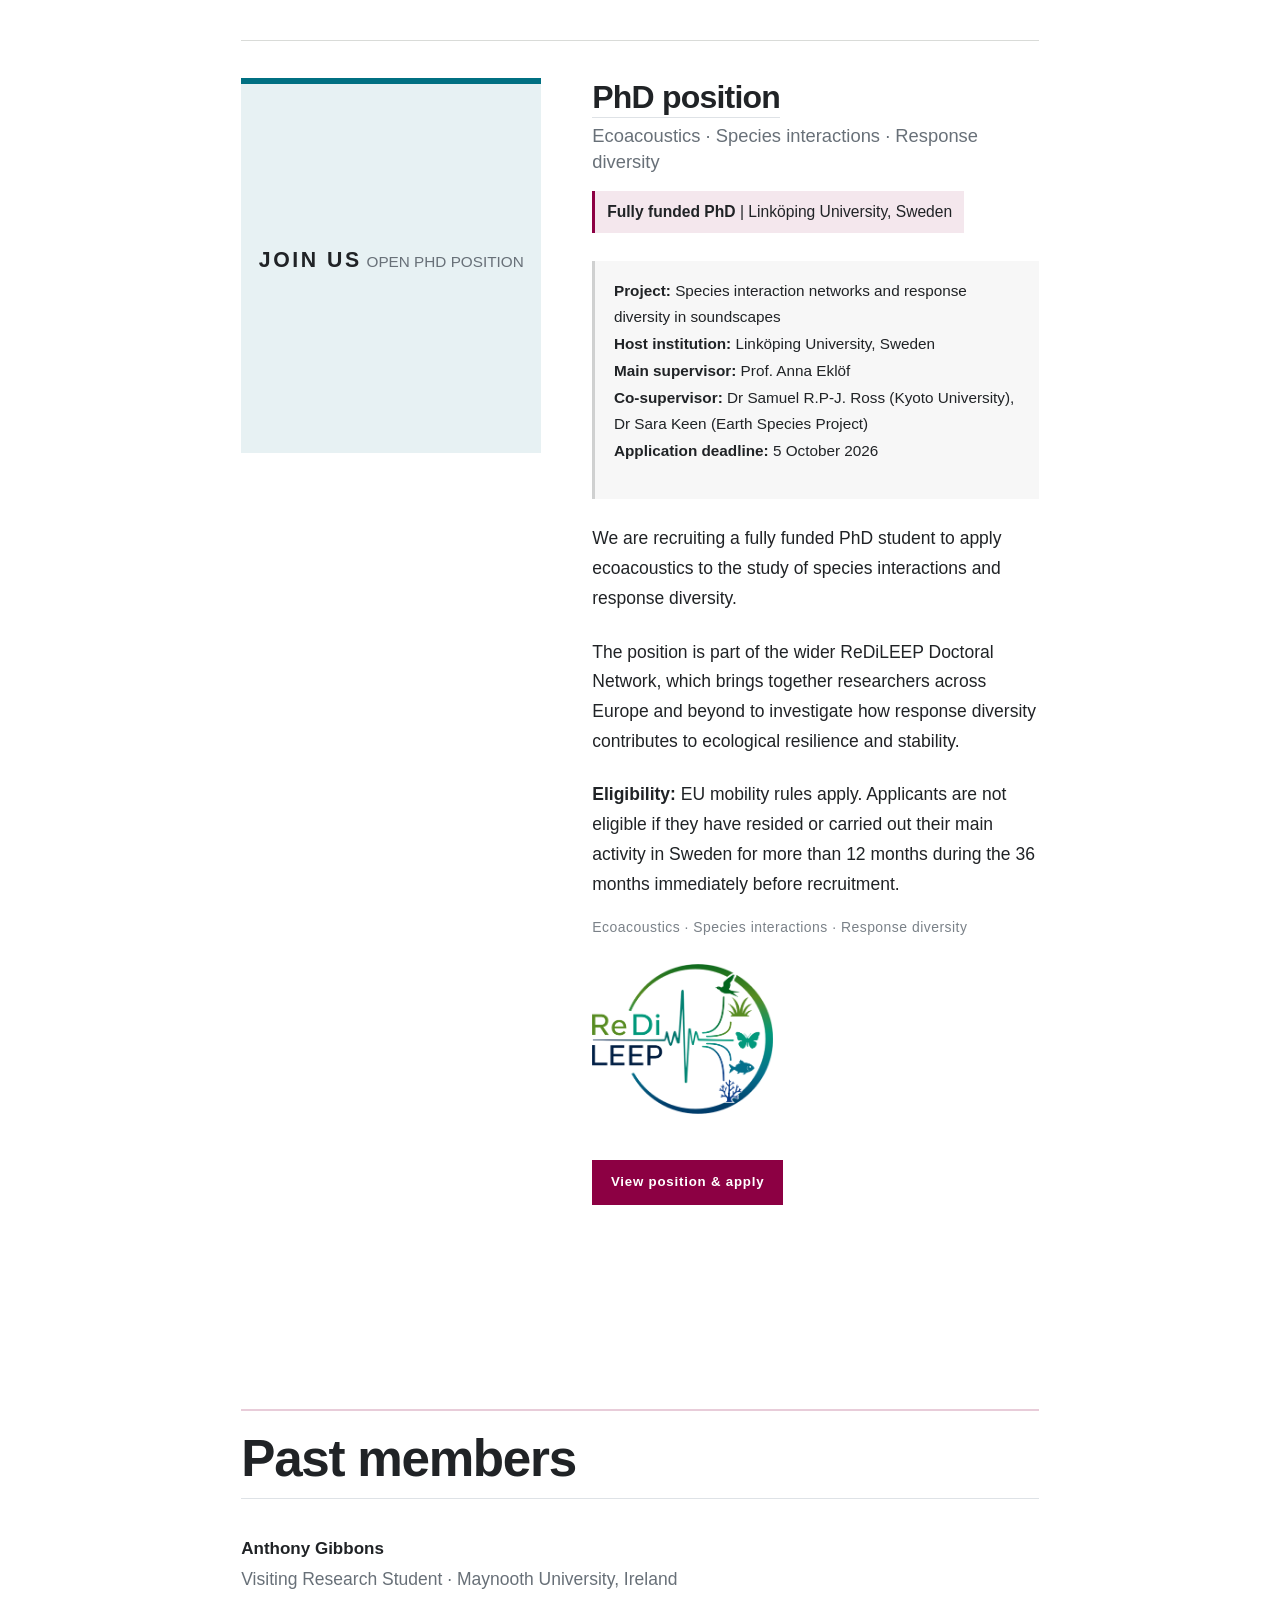
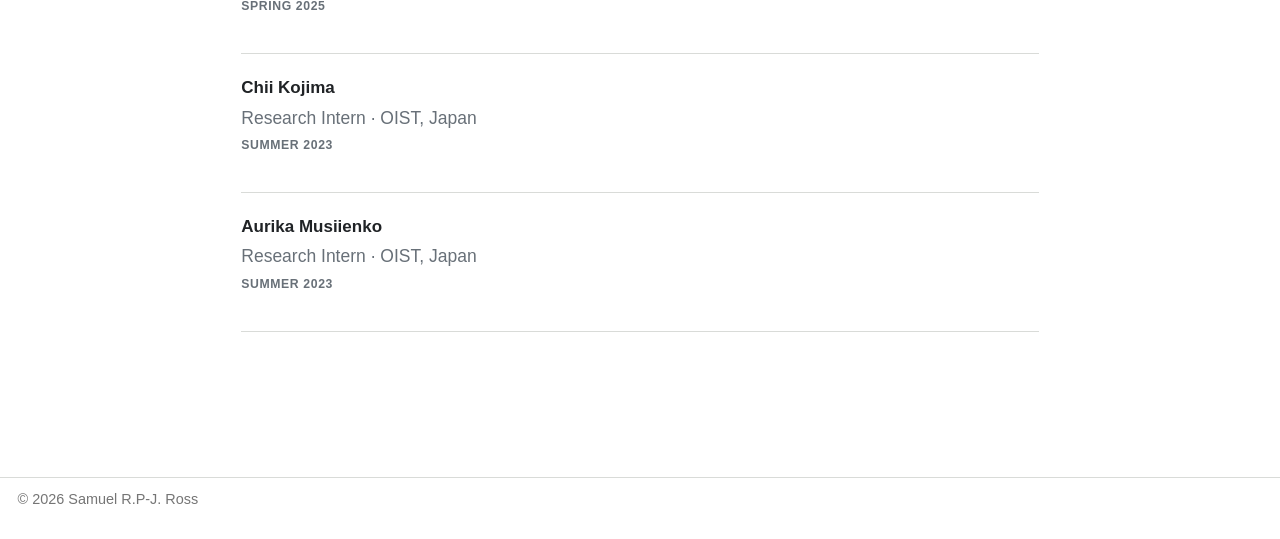
==== commit 943f607e: "Built site for gh-pages" ====
--- a/people.html
+++ b/people.html
@@ -45,7 +45,7 @@
 <link href="site_libs/quarto-html/quarto-syntax-highlighting-64a204ab8560d761af7679ceaba22944.css" rel="stylesheet" id="quarto-text-highlighting-styles">
 <script src="site_libs/bootstrap/bootstrap.min.js"></script>
 <link href="site_libs/bootstrap/bootstrap-icons.css" rel="stylesheet">
-<link href="site_libs/bootstrap/bootstrap-f5d267352d2dbe79b8668fe9303aa7fa.min.css" rel="stylesheet" append-hash="true" id="quarto-bootstrap" data-mode="light">
+<link href="site_libs/bootstrap/bootstrap-423f3b293b457580bdd1097583cc969e.min.css" rel="stylesheet" append-hash="true" id="quarto-bootstrap" data-mode="light">
 <script id="quarto-search-options" type="application/json">{
   "location": "navbar",
   "copy-button": false,
@@ -287,6 +287,9 @@
 <p class="person-keywords-jp">
 Ecoacoustics · Acoustic data · Machine learning · R / Python · Biodiversity monitoring
 </p>
+<p><a class="vacancy-jst-logo" href="https://www.jst.go.jp/souhatsu/research/panel_oki.html" aria-label="Visit the JST FOREST project website" title="JST FOREST"></a></p><a class="vacancy-jst-logo" href="https://www.jst.go.jp/souhatsu/research/panel_oki.html" aria-label="Visit the JST FOREST project website" title="JST FOREST">
+<p><img src="assets/images/research/sohatsu-logo.png" alt="JST FOREST"></p>
+</a><p><a class="vacancy-jst-logo" href="https://www.jst.go.jp/souhatsu/research/panel_oki.html" aria-label="Visit the JST FOREST project website" title="JST FOREST"></a></p>
 <p><a class="vacancy-pdf" href="assets/jobs/kyoto-acoustic-data-research-specialist-2026.pdf"> <i class="bi bi-file-earmark-pdf"></i> Full position details (Japanese) </a></p>
 </div>
 </div>
@@ -325,9 +328,15 @@
 <p class="person-keywords-jp">
 研究事務・研究費管理・出張手続き・学内外調整・英語コミュニケーション
 </p>
+<p><a class="vacancy-jst-logo" href="https://www.jst.go.jp/souhatsu/research/panel_oki.html" aria-label="Visit the JST FOREST project website" title="JST FOREST"></a></p><a class="vacancy-jst-logo" href="https://www.jst.go.jp/souhatsu/research/panel_oki.html" aria-label="Visit the JST FOREST project website" title="JST FOREST">
+<p><img src="assets/images/research/sohatsu-logo.png" alt="JST FOREST"></p>
+</a><p><a class="vacancy-jst-logo" href="https://www.jst.go.jp/souhatsu/research/panel_oki.html" aria-label="Visit the JST FOREST project website" title="JST FOREST"></a></p>
 <p><a class="vacancy-pdf" href="assets/jobs/kyoto-research-administrative-assistant-2026.pdf"> <i class="bi bi-file-earmark-pdf"></i> 募集要項を見る（PDF） </a></p>
 </div>
 </div>
+<!-- ======================================================
+     ReDiLEEP DC2
+     ====================================================== -->
 <div class="person-entry vacancy-entry">
 <div class="vacancy-placeholder vacancy-technical">
 <p><span class="vacancy-placeholder-en">JOIN US</span> <span class="vacancy-placeholder-jp">OPEN PHD POSITION</span></p>
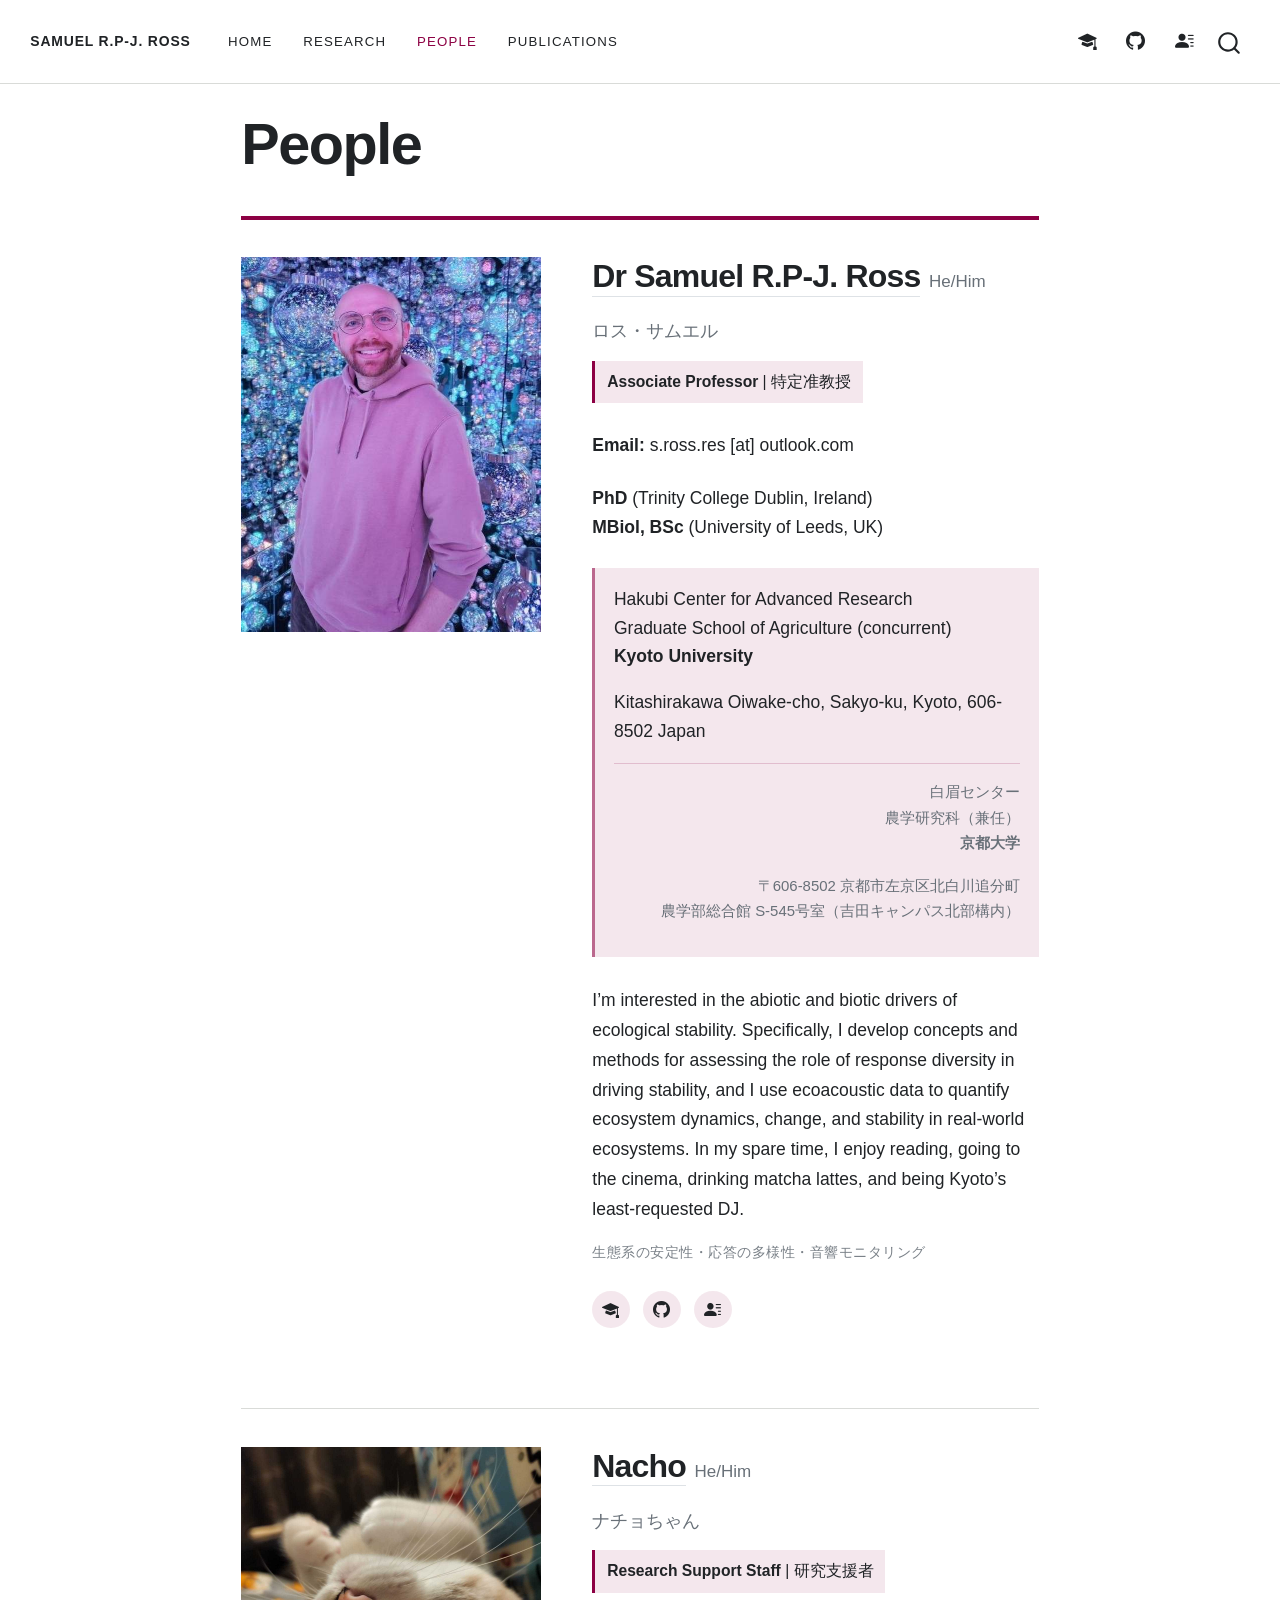
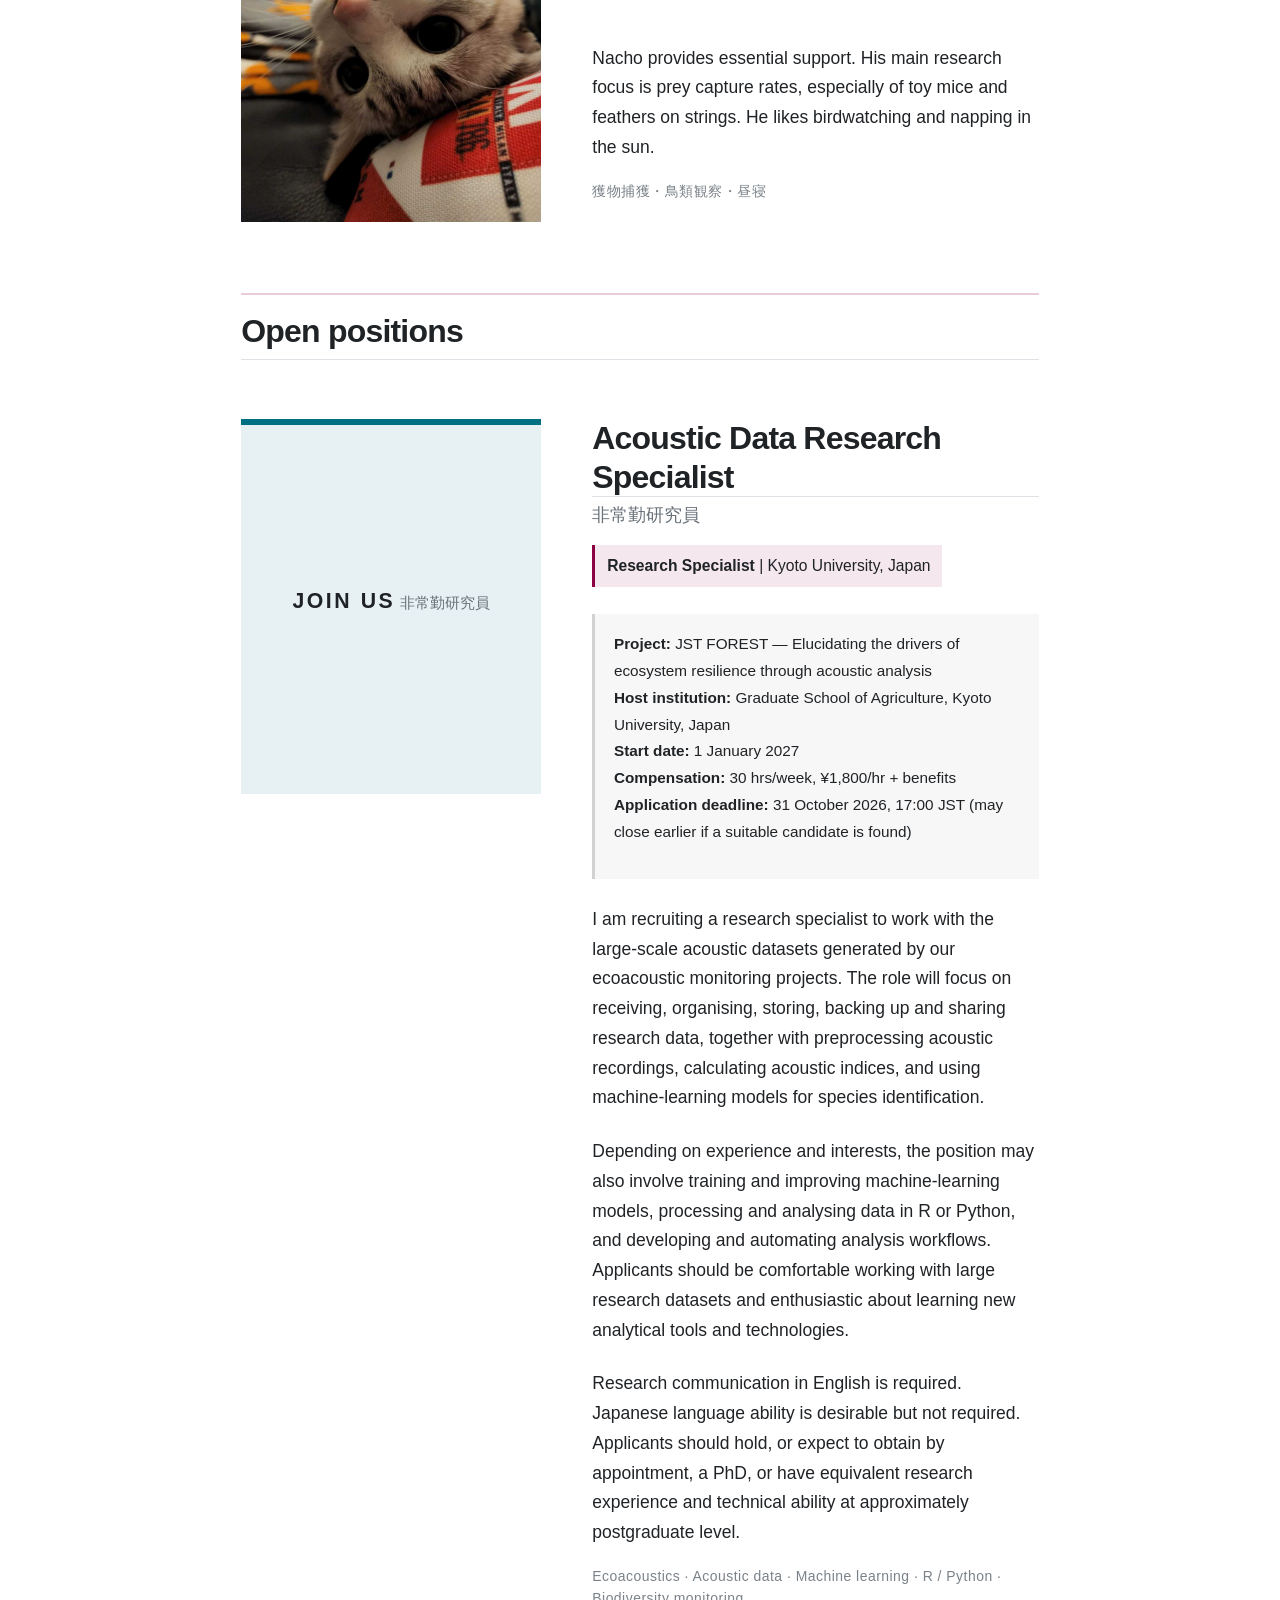
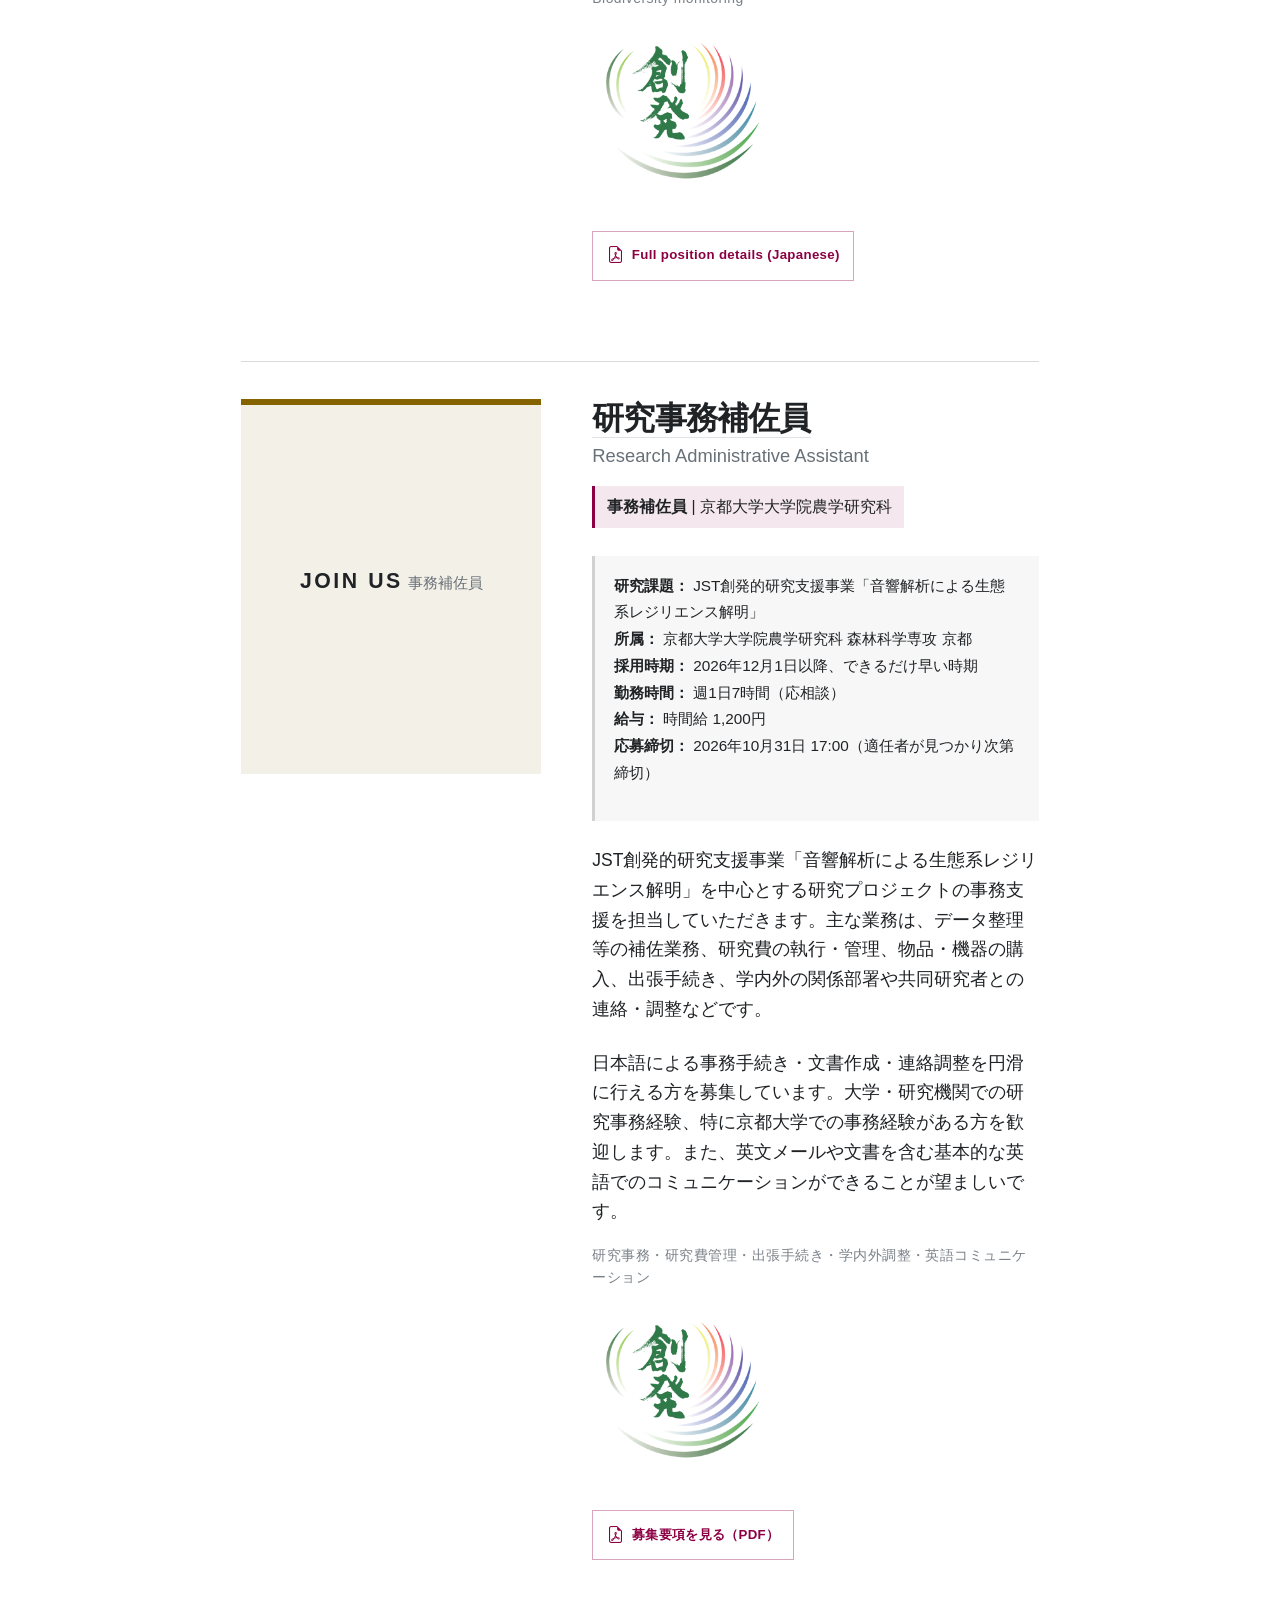
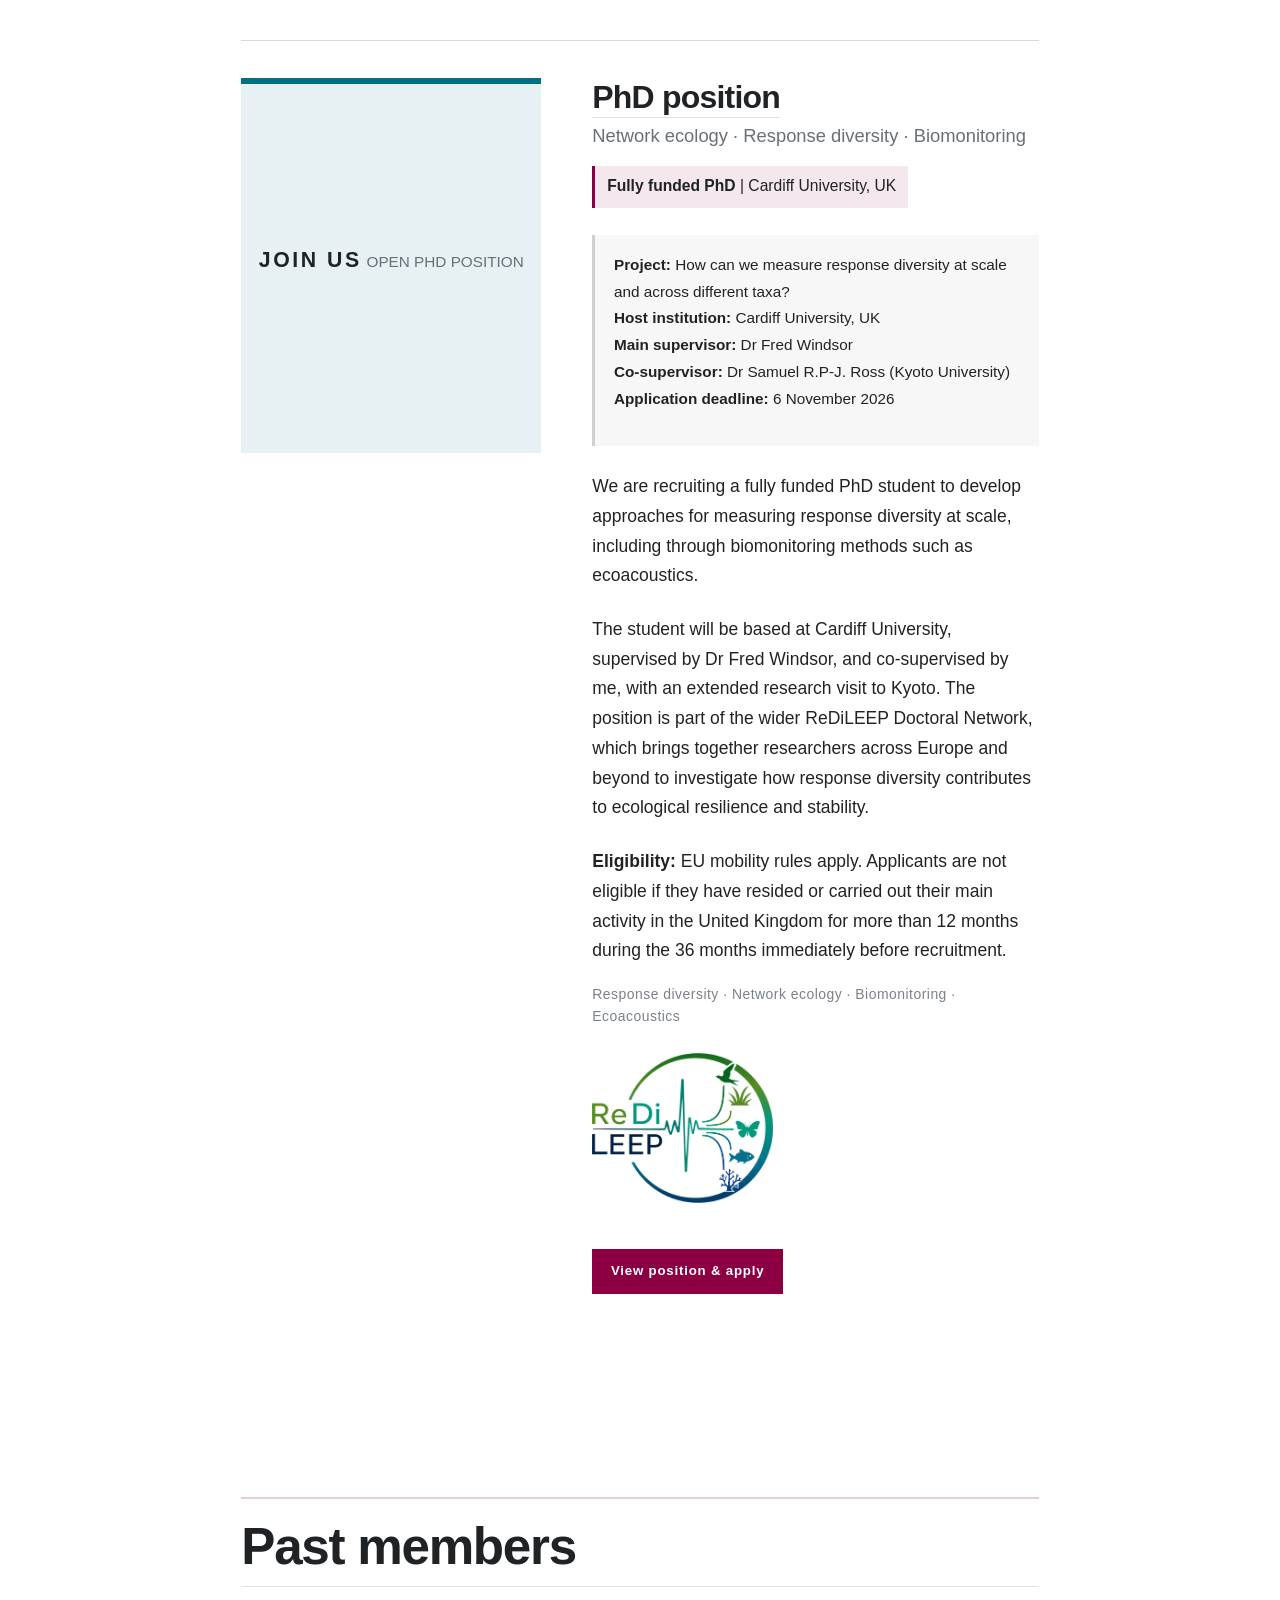
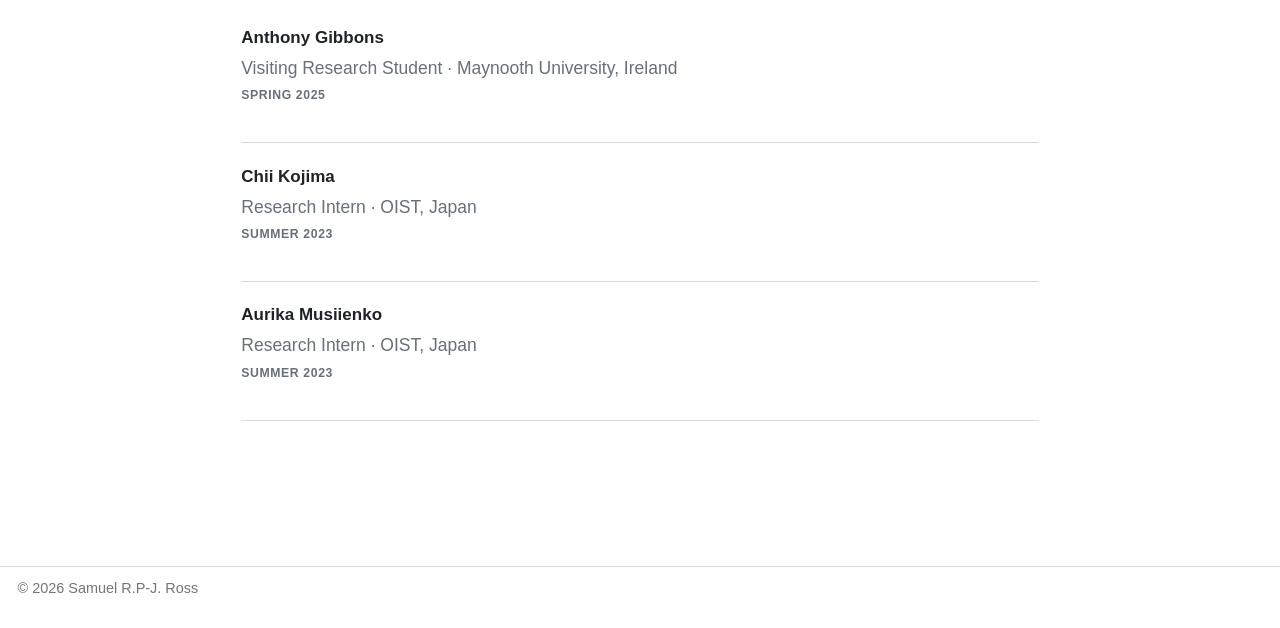
==== commit 310d12b4: "Built site for gh-pages" ====
--- a/people.html
+++ b/people.html
@@ -2,7 +2,7 @@
 <html xmlns="http://www.w3.org/1999/xhtml" lang="en" xml:lang="en"><head>
 
 <meta charset="utf-8">
-<meta name="generator" content="quarto-1.10.18">
+<meta name="generator" content="quarto-1.10.19">
 
 <meta name="viewport" content="width=device-width, initial-scale=1.0, user-scalable=yes">
 
@@ -42,10 +42,10 @@
 <script src="site_libs/quarto-html/tippy.umd.min.js"></script>
 <script src="site_libs/quarto-html/anchor.min.js"></script>
 <link href="site_libs/quarto-html/tippy.css" rel="stylesheet">
-<link href="site_libs/quarto-html/quarto-syntax-highlighting-64a204ab8560d761af7679ceaba22944.css" rel="stylesheet" id="quarto-text-highlighting-styles">
+<link href="site_libs/quarto-html/quarto-syntax-highlighting-bf27225e3a48a9273f3daa8f8e829971.css" rel="stylesheet" id="quarto-text-highlighting-styles">
 <script src="site_libs/bootstrap/bootstrap.min.js"></script>
 <link href="site_libs/bootstrap/bootstrap-icons.css" rel="stylesheet">
-<link href="site_libs/bootstrap/bootstrap-423f3b293b457580bdd1097583cc969e.min.css" rel="stylesheet" append-hash="true" id="quarto-bootstrap" data-mode="light">
+<link href="site_libs/bootstrap/bootstrap-120ad24841137781731dd1c61203c262.min.css" rel="stylesheet" append-hash="true" id="quarto-bootstrap" data-mode="light">
 <script id="quarto-search-options" type="application/json">{
   "location": "navbar",
   "copy-button": false,
@@ -335,7 +335,7 @@
 </div>
 </div>
 <!-- ======================================================
-     ReDiLEEP DC2
+     ReDiLEEP PhD – Cardiff University
      ====================================================== -->
 <div class="person-entry vacancy-entry">
 <div class="vacancy-placeholder vacancy-technical">
@@ -348,34 +348,34 @@
 </h2>
 </div>
 <div class="jp-person-name">
-Ecoacoustics · Species interactions · Response diversity
+Network ecology · Response diversity · Biomonitoring
 </div>
 <p class="person-position">
-<strong>Fully funded PhD</strong> | Linköping University, Sweden
+<strong>Fully funded PhD</strong> | Cardiff University, UK
 </p>
 <div class="vacancy-meta">
-<p><strong>Project:</strong> Species interaction networks and response diversity in soundscapes<br>
-<strong>Host institution:</strong> Linköping University, Sweden<br>
-<strong>Main supervisor:</strong> Prof.&nbsp;Anna Eklöf<br>
-<strong>Co-supervisor:</strong> Dr Samuel R.P-J. Ross (Kyoto University), Dr Sara Keen (Earth Species Project)<br>
-<strong>Application deadline:</strong> 5 October 2026</p>
-</div>
-<p class="person-bio">
-We are recruiting a fully funded PhD student to apply ecoacoustics to the study of species interactions and response diversity.
-</p>
-<p class="person-bio">
-The position is part of the wider ReDiLEEP Doctoral Network, which brings together researchers across Europe and beyond to investigate how response diversity contributes to ecological resilience and stability.
-</p>
-<p class="person-bio">
-<strong>Eligibility:</strong> EU mobility rules apply. Applicants are not eligible if they have resided or carried out their main activity in Sweden for more than 12 months during the 36 months immediately before recruitment.
+<p><strong>Project:</strong> How can we measure response diversity at scale and across different taxa?<br>
+<strong>Host institution:</strong> Cardiff University, UK<br>
+<strong>Main supervisor:</strong> Dr Fred Windsor<br>
+<strong>Co-supervisor:</strong> Dr Samuel R.P-J. Ross (Kyoto University)<br>
+<strong>Application deadline:</strong> 6 November 2026</p>
+</div>
+<p class="person-bio">
+We are recruiting a fully funded PhD student to develop approaches for measuring response diversity at scale, including through biomonitoring methods such as ecoacoustics.
+</p>
+<p class="person-bio">
+The student will be based at Cardiff University, supervised by Dr Fred Windsor, and co-supervised by me, with an extended research visit to Kyoto. The position is part of the wider ReDiLEEP Doctoral Network, which brings together researchers across Europe and beyond to investigate how response diversity contributes to ecological resilience and stability.
+</p>
+<p class="person-bio">
+<strong>Eligibility:</strong> EU mobility rules apply. Applicants are not eligible if they have resided or carried out their main activity in the United Kingdom for more than 12 months during the 36 months immediately before recruitment.
 </p>
 <p class="person-keywords-jp">
-Ecoacoustics · Species interactions · Response diversity
+Response diversity · Network ecology · Biomonitoring · Ecoacoustics
 </p>
 <p><a class="vacancy-redileep-logo" href="https://redileep.eu/" aria-label="Visit the ReDiLEEP Doctoral Network website" title="ReDiLEEP Doctoral Network"></a></p><a class="vacancy-redileep-logo" href="https://redileep.eu/" aria-label="Visit the ReDiLEEP Doctoral Network website" title="ReDiLEEP Doctoral Network">
 <p><img src="assets/images/research/redileep-logo.png" alt="ReDiLEEP Doctoral Network"></p>
 </a><p><a class="vacancy-redileep-logo" href="https://redileep.eu/" aria-label="Visit the ReDiLEEP Doctoral Network website" title="ReDiLEEP Doctoral Network"></a></p>
-<p><a class="vacancy-button" href="https://liu.se/en/work-at-liu/vacancies/29829"> View position &amp; apply </a></p>
+<p><a class="vacancy-button" href="https://cardiffuniweb.eploy.net/vacancies/935/marie-sklodowska-curie-early-stage-researcher-esr-in-network-ecology-and-response-diversity.html"> View position &amp; apply </a></p>
 <p>&nbsp;&nbsp;</p>
 </div>
 </div>
--- a/site_libs/quarto-html/quarto-syntax-highlighting-bf27225e3a48a9273f3daa8f8e829971.css
+++ b/site_libs/quarto-html/quarto-syntax-highlighting-bf27225e3a48a9273f3daa8f8e829971.css
@@ -0,0 +1,236 @@
+/* quarto syntax highlight colors */
+:root {
+  --quarto-hl-ot-color: #003B4F;
+  --quarto-hl-at-color: #657422;
+  --quarto-hl-ss-color: #20794D;
+  --quarto-hl-an-color: #5E5E5E;
+  --quarto-hl-fu-color: #4758AB;
+  --quarto-hl-st-color: #20794D;
+  --quarto-hl-cf-color: #003B4F;
+  --quarto-hl-op-color: #5E5E5E;
+  --quarto-hl-er-color: #AD0000;
+  --quarto-hl-bn-color: #AD0000;
+  --quarto-hl-al-color: #AD0000;
+  --quarto-hl-va-color: #111111;
+  --quarto-hl-bu-color: inherit;
+  --quarto-hl-ex-color: inherit;
+  --quarto-hl-pp-color: #AD0000;
+  --quarto-hl-in-color: #5E5E5E;
+  --quarto-hl-vs-color: #20794D;
+  --quarto-hl-wa-color: #5E5E5E;
+  --quarto-hl-do-color: #5E5E5E;
+  --quarto-hl-im-color: #00769E;
+  --quarto-hl-ch-color: #20794D;
+  --quarto-hl-dt-color: #AD0000;
+  --quarto-hl-fl-color: #AD0000;
+  --quarto-hl-co-color: #5E5E5E;
+  --quarto-hl-cv-color: #5E5E5E;
+  --quarto-hl-cn-color: #8f5902;
+  --quarto-hl-sc-color: #5E5E5E;
+  --quarto-hl-dv-color: #AD0000;
+  --quarto-hl-kw-color: #003B4F;
+}
+
+/* other quarto variables */
+:root {
+  --quarto-font-monospace: SFMono-Regular, Menlo, Monaco, Consolas, "Liberation Mono", "Courier New", monospace;
+}
+
+/* syntax highlight based on Pandoc's rules */
+pre > code.sourceCode > span {
+  color: #003B4F;
+}
+
+code.sourceCode > span {
+  color: #003B4F;
+}
+
+div.sourceCode,
+div.sourceCode pre.sourceCode {
+  color: #003B4F;
+}
+
+/* Normal */
+code span {
+  color: #003B4F;
+}
+
+/* Alert */
+code span.al {
+  color: #AD0000;
+  font-style: inherit;
+}
+
+/* Annotation */
+code span.an {
+  color: #5E5E5E;
+  font-style: inherit;
+}
+
+/* Attribute */
+code span.at {
+  color: #657422;
+  font-style: inherit;
+}
+
+/* BaseN */
+code span.bn {
+  color: #AD0000;
+  font-style: inherit;
+}
+
+/* BuiltIn */
+code span.bu {
+  font-style: inherit;
+}
+
+/* ControlFlow */
+code span.cf {
+  color: #003B4F;
+  font-weight: bold;
+  font-style: inherit;
+}
+
+/* Char */
+code span.ch {
+  color: #20794D;
+  font-style: inherit;
+}
+
+/* Constant */
+code span.cn {
+  color: #8f5902;
+  font-style: inherit;
+}
+
+/* Comment */
+code span.co {
+  color: #5E5E5E;
+  font-style: inherit;
+}
+
+/* CommentVar */
+code span.cv {
+  color: #5E5E5E;
+  font-style: italic;
+}
+
+/* Documentation */
+code span.do {
+  color: #5E5E5E;
+  font-style: italic;
+}
+
+/* DataType */
+code span.dt {
+  color: #AD0000;
+  font-style: inherit;
+}
+
+/* DecVal */
+code span.dv {
+  color: #AD0000;
+  font-style: inherit;
+}
+
+/* Error */
+code span.er {
+  color: #AD0000;
+  font-style: inherit;
+}
+
+/* Extension */
+code span.ex {
+  font-style: inherit;
+}
+
+/* Float */
+code span.fl {
+  color: #AD0000;
+  font-style: inherit;
+}
+
+/* Function */
+code span.fu {
+  color: #4758AB;
+  font-style: inherit;
+}
+
+/* Import */
+code span.im {
+  color: #00769E;
+  font-style: inherit;
+}
+
+/* Information */
+code span.in {
+  color: #5E5E5E;
+  font-style: inherit;
+}
+
+/* Keyword */
+code span.kw {
+  color: #003B4F;
+  font-weight: bold;
+  font-style: inherit;
+}
+
+/* Operator */
+code span.op {
+  color: #5E5E5E;
+  font-style: inherit;
+}
+
+/* Other */
+code span.ot {
+  color: #003B4F;
+  font-style: inherit;
+}
+
+/* Preprocessor */
+code span.pp {
+  color: #AD0000;
+  font-style: inherit;
+}
+
+/* SpecialChar */
+code span.sc {
+  color: #5E5E5E;
+  font-style: inherit;
+}
+
+/* SpecialString */
+code span.ss {
+  color: #20794D;
+  font-style: inherit;
+}
+
+/* String */
+code span.st {
+  color: #20794D;
+  font-style: inherit;
+}
+
+/* Variable */
+code span.va {
+  color: #111111;
+  font-style: inherit;
+}
+
+/* VerbatimString */
+code span.vs {
+  color: #20794D;
+  font-style: inherit;
+}
+
+/* Warning */
+code span.wa {
+  color: #5E5E5E;
+  font-style: italic;
+}
+
+.prevent-inlining {
+  content: "</";
+}
+
+/*# sourceMappingURL=8be38f48d34c45af72792cbd699585e7.css.map */
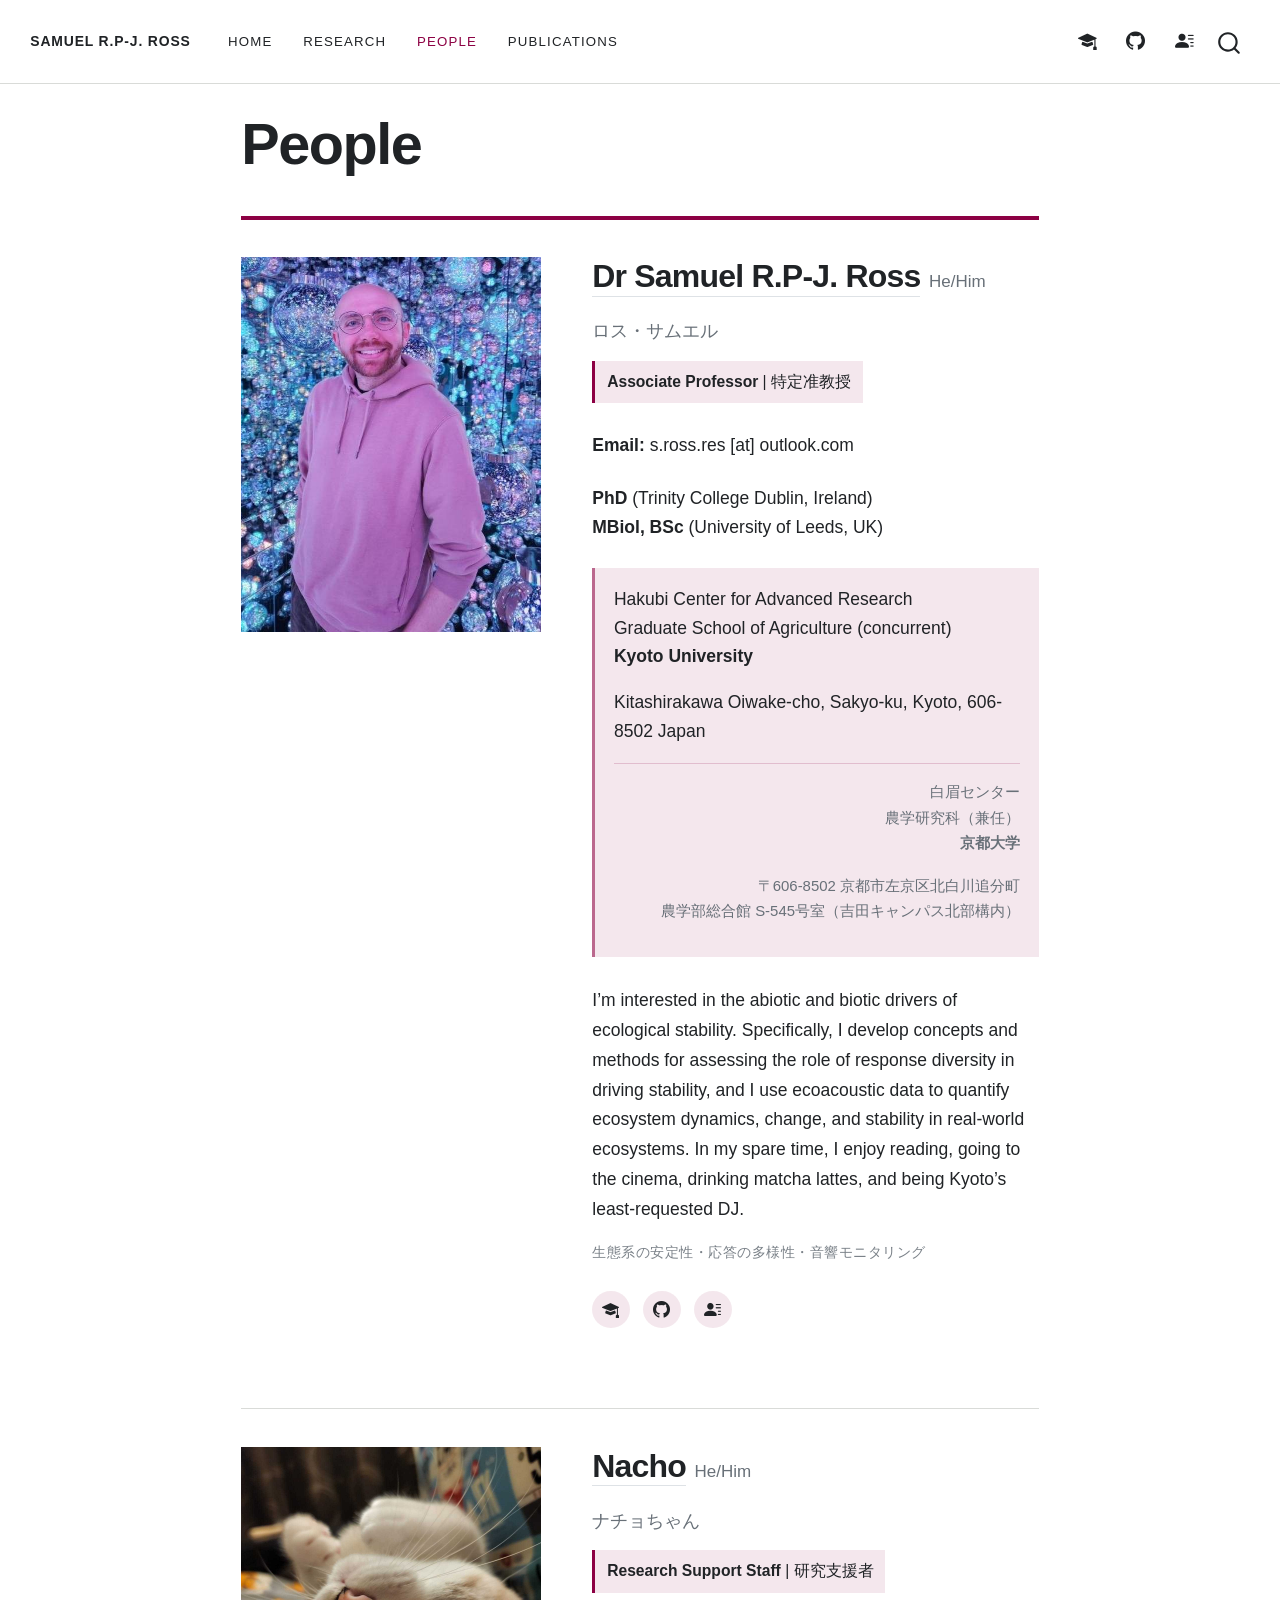
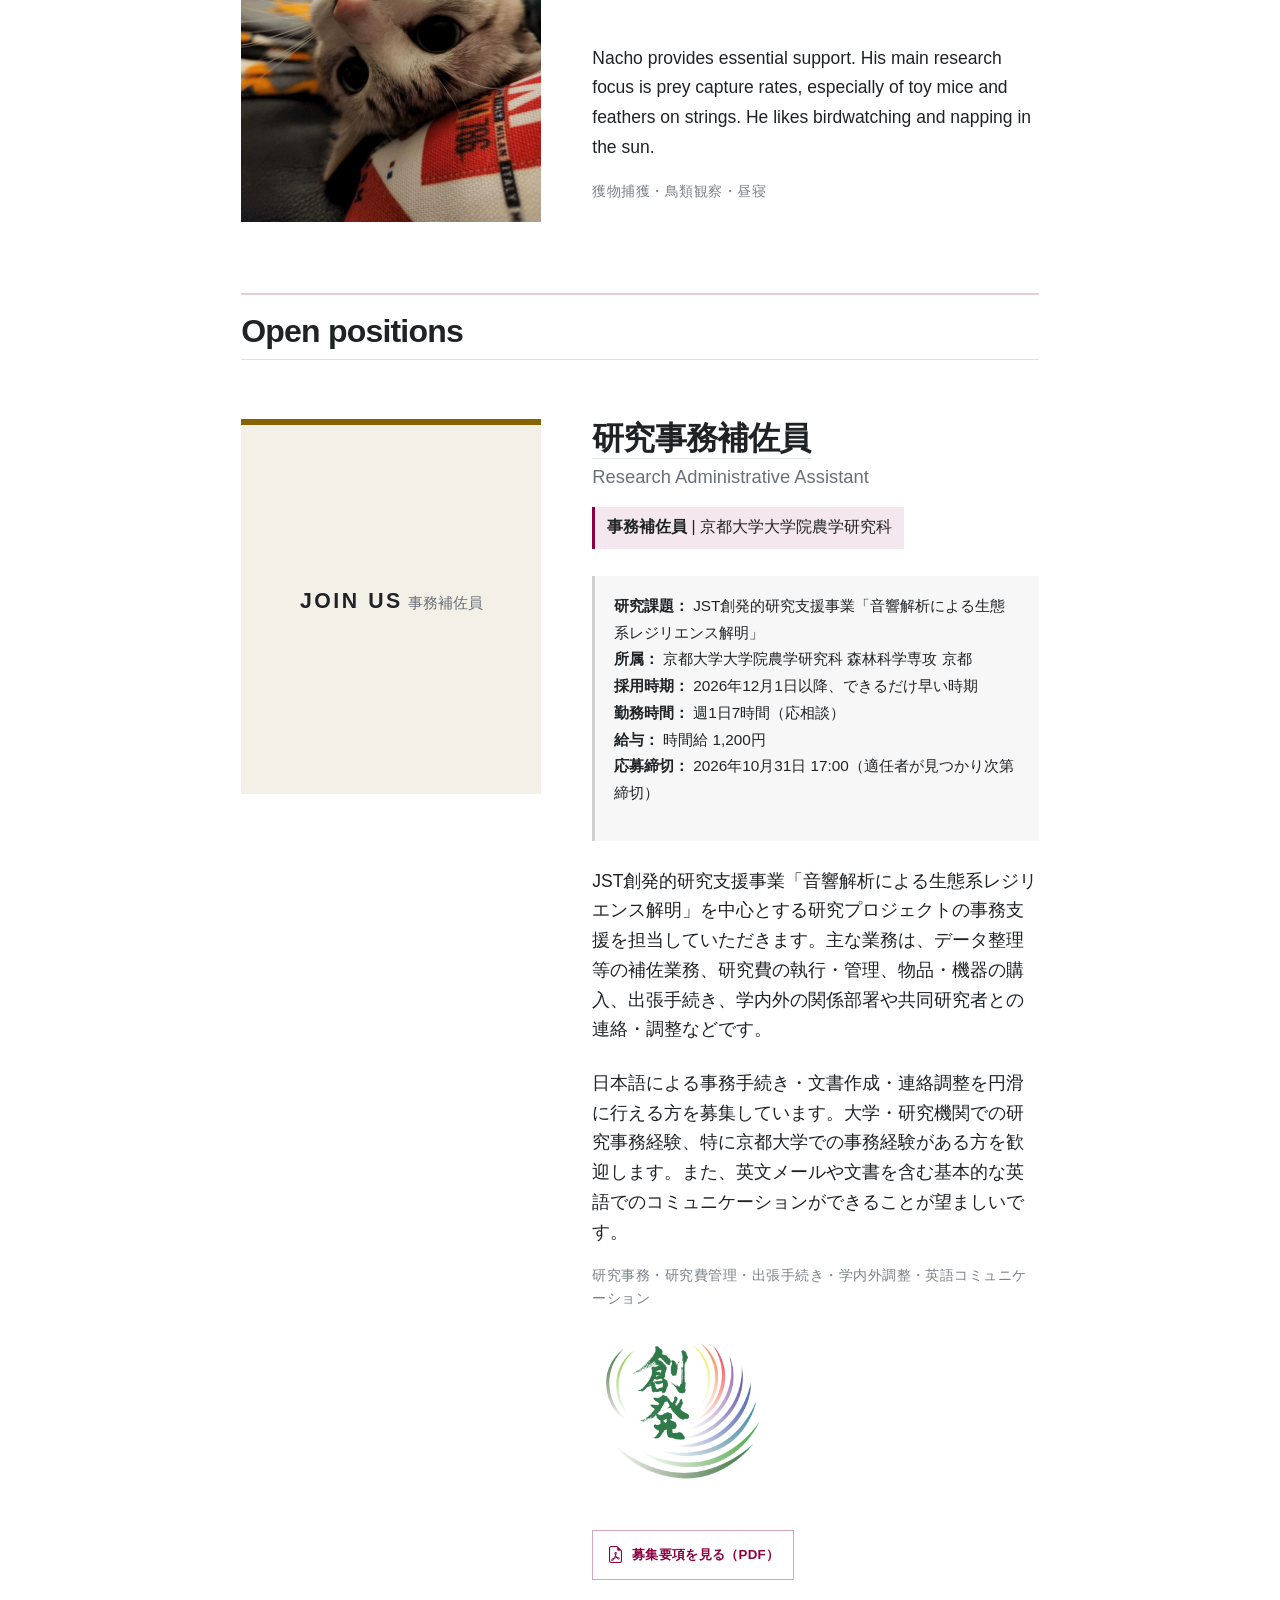
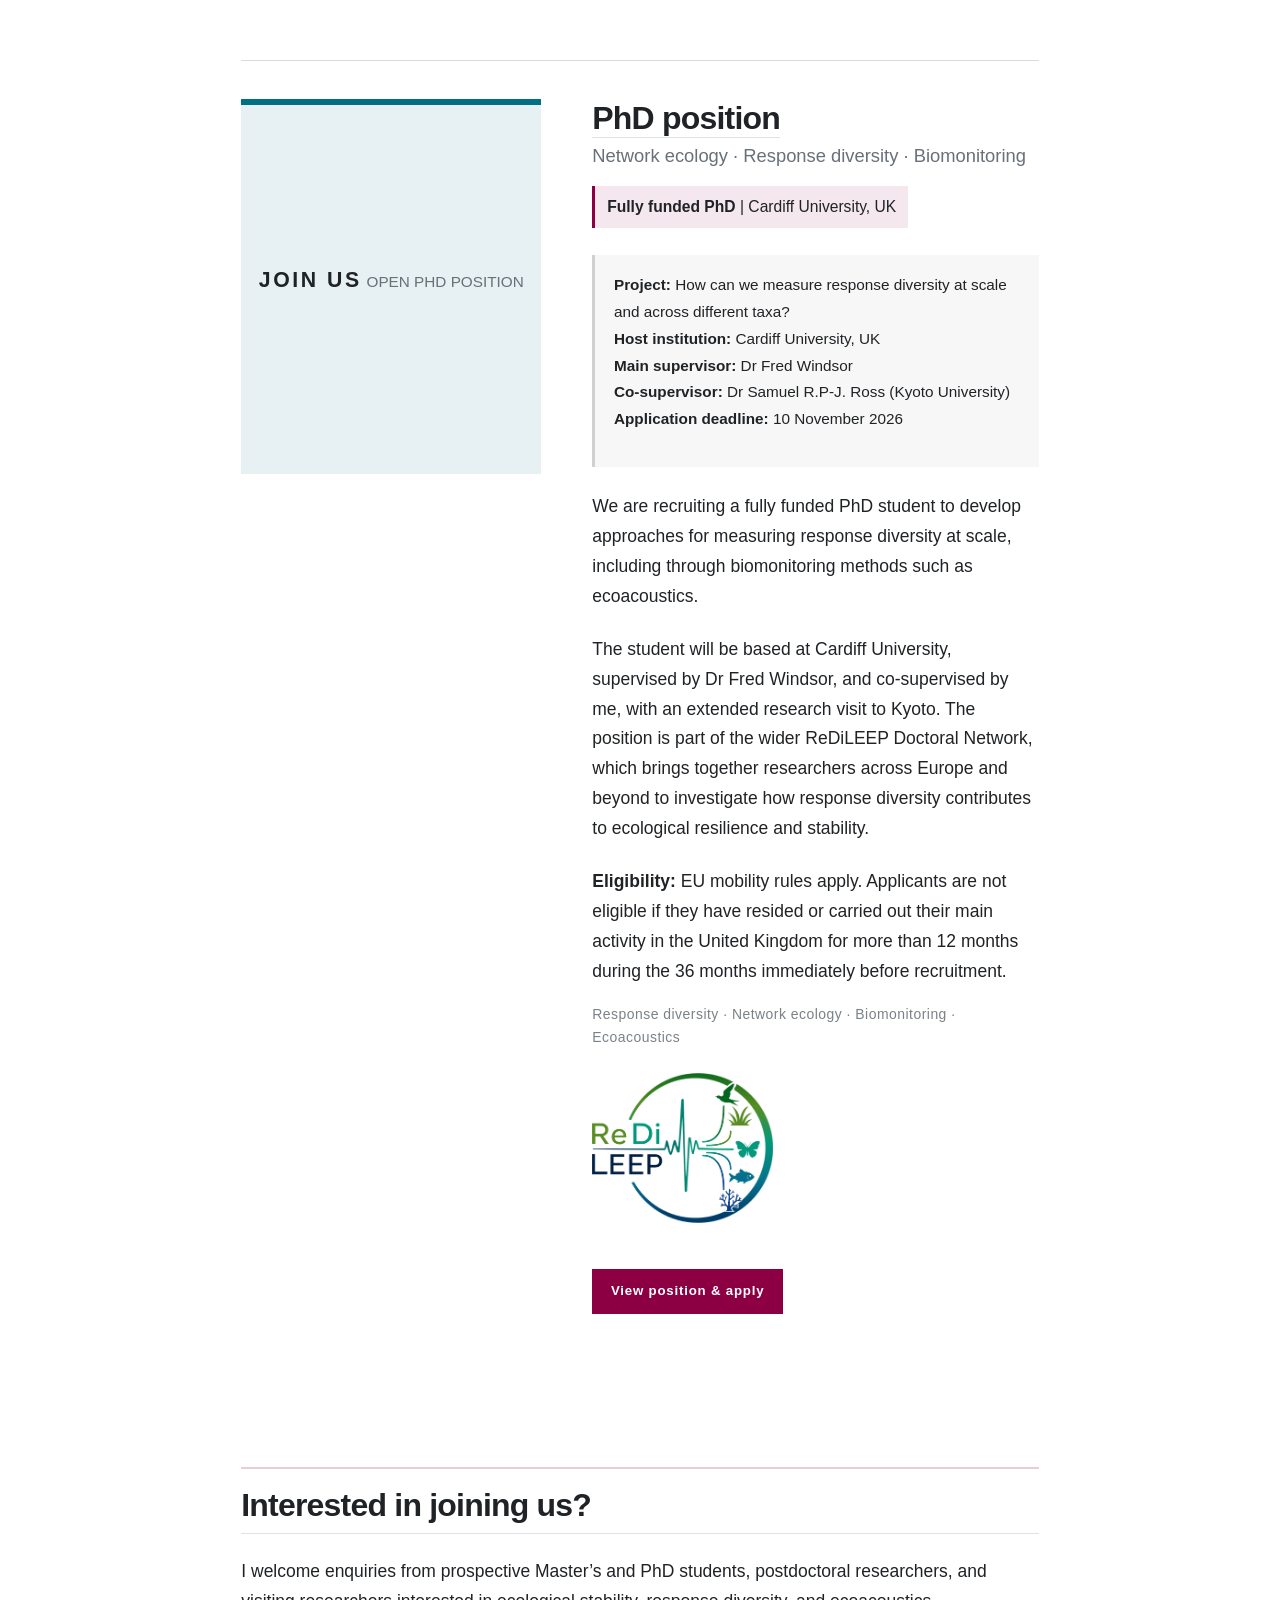
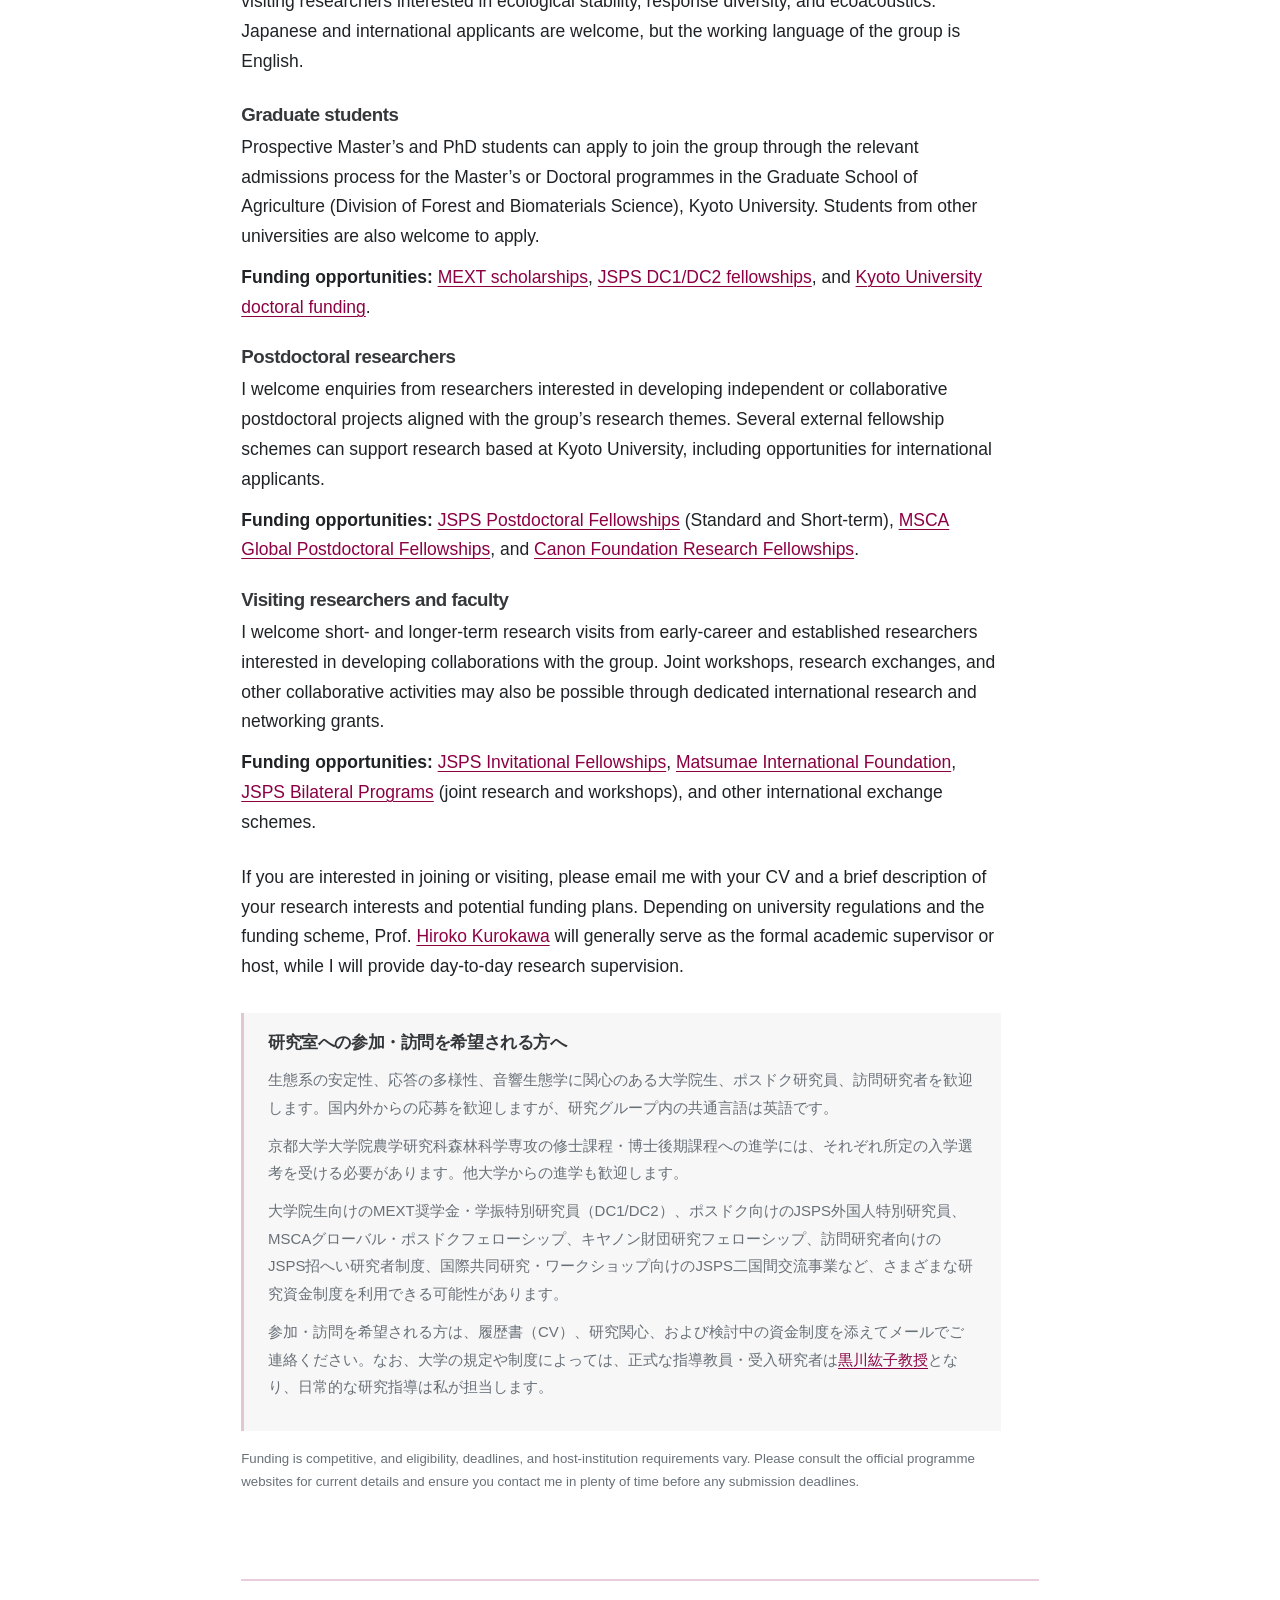
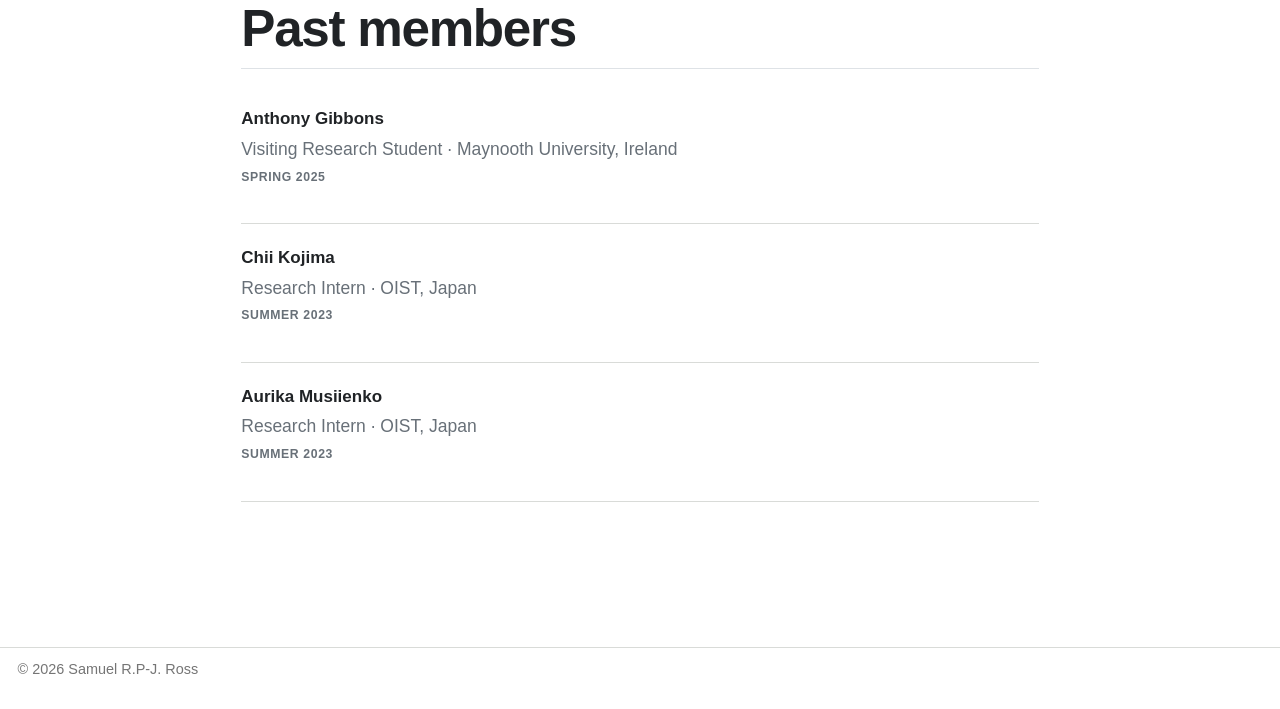
==== commit cb56b02d: "Built site for gh-pages" ====
--- a/people.html
+++ b/people.html
@@ -2,7 +2,7 @@
 <html xmlns="http://www.w3.org/1999/xhtml" lang="en" xml:lang="en"><head>
 
 <meta charset="utf-8">
-<meta name="generator" content="quarto-1.10.19">
+<meta name="generator" content="quarto-1.11.9">
 
 <meta name="viewport" content="width=device-width, initial-scale=1.0, user-scalable=yes">
 
@@ -38,14 +38,15 @@
 <link href="./assets/images/favicon.svg" rel="icon" type="image/svg+xml">
 <script src="site_libs/quarto-html/quarto.js" type="module"></script>
 <script src="site_libs/quarto-html/tabsets/tabsets.js" type="module"></script>
+<script src="site_libs/quarto-html/scrollable-regions/scrollable-regions.js" type="module"></script>
 <script src="site_libs/quarto-html/popper.min.js"></script>
 <script src="site_libs/quarto-html/tippy.umd.min.js"></script>
 <script src="site_libs/quarto-html/anchor.min.js"></script>
 <link href="site_libs/quarto-html/tippy.css" rel="stylesheet">
-<link href="site_libs/quarto-html/quarto-syntax-highlighting-bf27225e3a48a9273f3daa8f8e829971.css" rel="stylesheet" id="quarto-text-highlighting-styles">
+<link href="site_libs/quarto-html/quarto-syntax-highlighting-63b5708e65d6cd79cd7618c58d0c21e7.css" rel="stylesheet" id="quarto-text-highlighting-styles">
 <script src="site_libs/bootstrap/bootstrap.min.js"></script>
 <link href="site_libs/bootstrap/bootstrap-icons.css" rel="stylesheet">
-<link href="site_libs/bootstrap/bootstrap-120ad24841137781731dd1c61203c262.min.css" rel="stylesheet" append-hash="true" id="quarto-bootstrap" data-mode="light">
+<link href="site_libs/bootstrap/bootstrap-d6238c93c707df78622e99a75927108d.min.css" rel="stylesheet" append-hash="true" id="quarto-bootstrap" data-mode="light">
 <script id="quarto-search-options" type="application/json">{
   "location": "navbar",
   "copy-button": false,
@@ -77,27 +78,26 @@
 <meta name="author" content="Samuel R.P-J. Ross">
 <meta name="keywords" content="ecology, ecological stability, resilience, response diversity, ecoacoustics, Kyoto University">
 <meta property="og:type" content="website">
-<meta property="og:title" content="People – Samuel R.P-J. Ross">
-<meta property="og:description" content="Samuel R.P-J. Ross — ecologist studying ecological stability, response diversity, and ecoacoustics.">
+<meta property="og:title" content="Samuel R.P-J. Ross">
+<meta property="og:description" content="Ecologist studying ecological stability, resilience, response diversity, and ecoacoustics.">
 <meta property="og:url" content="https://samuelrpjross.com">
 <meta name="twitter:card" content="summary_large_image">
 
 
 </head>
 
-<body class="nav-fixed fullcontent quarto-light">
+<body class="nav-fixed fullcontent quarto-light"><a id="quarto-skip-link" class="visually-hidden-focusable" href="#quarto-document-content">Skip to main content</a>
 
 <div id="quarto-search-results"></div>
   <header id="quarto-header" class="headroom fixed-top">
-    <nav class="navbar navbar-expand-lg " data-bs-theme="dark">
+    <nav class="navbar navbar-expand-lg " data-bs-theme="dark" aria-label="Site">
       <div class="navbar-container container-fluid">
       <div class="navbar-brand-container mx-auto">
     <a class="navbar-brand" href="./index.html">
     <span class="navbar-title">SAMUEL R.P-J. ROSS</span>
     </a>
   </div>
-            <div id="quarto-search" class="" title="Search"></div>
-          <button class="navbar-toggler" type="button" data-bs-toggle="collapse" data-bs-target="#navbarCollapse" aria-controls="navbarCollapse" role="menu" aria-expanded="false" aria-label="Toggle navigation" onclick="if (window.quartoToggleHeadroom) { window.quartoToggleHeadroom(); }">
+          <button class="navbar-toggler" type="button" data-bs-toggle="collapse" data-bs-target="#navbarCollapse" aria-controls="navbarCollapse" aria-expanded="false" aria-label="Toggle navigation" onclick="if (window.quartoToggleHeadroom) { window.quartoToggleHeadroom(); }">
   <span class="navbar-toggler-icon"></span>
 </button>
           <div class="collapse navbar-collapse" id="navbarCollapse">
@@ -144,6 +144,7 @@
           </div> <!-- /navcollapse -->
             <div class="quarto-navbar-tools">
 </div>
+            <div id="quarto-search" class="" title="Search"></div>
       </div> <!-- /container-fluid -->
     </nav>
 </header>
@@ -153,7 +154,7 @@
 <!-- margin-sidebar -->
     
 <!-- main -->
-<main class="content" id="quarto-document-content">
+<main class="content" id="quarto-document-content" tabindex="-1">
 
 <header id="title-block-header" class="quarto-title-block default">
 <div class="quarto-title">
@@ -250,50 +251,6 @@
 <section id="open-positions" class="level2 open-positions">
 <h2 class="anchored" data-anchor-id="open-positions">Open positions</h2>
 <!-- ======================================================
-     ACOUSTIC DATA RESEARCH SPECIALIST
-     ====================================================== -->
-<div class="person-entry vacancy-entry">
-<div class="vacancy-placeholder vacancy-technical">
-<p><span class="vacancy-placeholder-en">JOIN US</span> <span class="vacancy-placeholder-jp">非常勤研究員</span></p>
-</div>
-<div class="person-details">
-<div class="person-name-row">
-<h2 class="person-name anchored">
-Acoustic Data Research Specialist
-</h2>
-</div>
-<div class="jp-person-name">
-非常勤研究員
-</div>
-<p class="person-position">
-<strong>Research Specialist</strong> | Kyoto University, Japan
-</p>
-<div class="vacancy-meta">
-<p><strong>Project:</strong> JST FOREST — Elucidating the drivers of ecosystem resilience through acoustic analysis<br>
-<strong>Host institution:</strong> Graduate School of Agriculture, Kyoto University, Japan<br>
-<strong>Start date:</strong> 1 January 2027<br>
-<strong>Compensation:</strong> 30 hrs/week, ¥1,800/hr + benefits<br>
-<strong>Application deadline:</strong> 31 October 2026, 17:00 JST (may close earlier if a suitable candidate is found)</p>
-</div>
-<p class="person-bio">
-I am recruiting a research specialist to work with the large-scale acoustic datasets generated by our ecoacoustic monitoring projects. The role will focus on receiving, organising, storing, backing up and sharing research data, together with preprocessing acoustic recordings, calculating acoustic indices, and using machine-learning models for species identification.
-</p>
-<p class="person-bio">
-Depending on experience and interests, the position may also involve training and improving machine-learning models, processing and analysing data in R or Python, and developing and automating analysis workflows. Applicants should be comfortable working with large research datasets and enthusiastic about learning new analytical tools and technologies.
-</p>
-<p class="person-bio">
-Research communication in English is required. Japanese language ability is desirable but not required. Applicants should hold, or expect to obtain by appointment, a PhD, or have equivalent research experience and technical ability at approximately postgraduate level.
-</p>
-<p class="person-keywords-jp">
-Ecoacoustics · Acoustic data · Machine learning · R / Python · Biodiversity monitoring
-</p>
-<p><a class="vacancy-jst-logo" href="https://www.jst.go.jp/souhatsu/research/panel_oki.html" aria-label="Visit the JST FOREST project website" title="JST FOREST"></a></p><a class="vacancy-jst-logo" href="https://www.jst.go.jp/souhatsu/research/panel_oki.html" aria-label="Visit the JST FOREST project website" title="JST FOREST">
-<p><img src="assets/images/research/sohatsu-logo.png" alt="JST FOREST"></p>
-</a><p><a class="vacancy-jst-logo" href="https://www.jst.go.jp/souhatsu/research/panel_oki.html" aria-label="Visit the JST FOREST project website" title="JST FOREST"></a></p>
-<p><a class="vacancy-pdf" href="assets/jobs/kyoto-acoustic-data-research-specialist-2026.pdf"> <i class="bi bi-file-earmark-pdf"></i> Full position details (Japanese) </a></p>
-</div>
-</div>
-<!-- ======================================================
      RESEARCH ADMINISTRATIVE ASSISTANT
      ====================================================== -->
 <div class="person-entry vacancy-entry">
@@ -358,7 +315,7 @@
 <strong>Host institution:</strong> Cardiff University, UK<br>
 <strong>Main supervisor:</strong> Dr Fred Windsor<br>
 <strong>Co-supervisor:</strong> Dr Samuel R.P-J. Ross (Kyoto University)<br>
-<strong>Application deadline:</strong> 6 November 2026</p>
+<strong>Application deadline:</strong> 10 November 2026</p>
 </div>
 <p class="person-bio">
 We are recruiting a fully funded PhD student to develop approaches for measuring response diversity at scale, including through biomonitoring methods such as ecoacoustics.
@@ -375,10 +332,75 @@
 <p><a class="vacancy-redileep-logo" href="https://redileep.eu/" aria-label="Visit the ReDiLEEP Doctoral Network website" title="ReDiLEEP Doctoral Network"></a></p><a class="vacancy-redileep-logo" href="https://redileep.eu/" aria-label="Visit the ReDiLEEP Doctoral Network website" title="ReDiLEEP Doctoral Network">
 <p><img src="assets/images/research/redileep-logo.png" alt="ReDiLEEP Doctoral Network"></p>
 </a><p><a class="vacancy-redileep-logo" href="https://redileep.eu/" aria-label="Visit the ReDiLEEP Doctoral Network website" title="ReDiLEEP Doctoral Network"></a></p>
-<p><a class="vacancy-button" href="https://cardiffuniweb.eploy.net/vacancies/935/marie-sklodowska-curie-early-stage-researcher-esr-in-network-ecology-and-response-diversity.html"> View position &amp; apply </a></p>
+<p><a class="vacancy-button" href="https://euraxess.ec.europa.eu/jobs/475964"> View position &amp; apply </a></p>
 <p>&nbsp;&nbsp;</p>
 </div>
 </div>
+</section>
+<!-- ======================================================
+     INTERESTED IN JOINING THE GROUP?
+     ====================================================== -->
+<section id="interested-in-joining-us" class="level2 joining-group">
+<h2 class="anchored" data-anchor-id="interested-in-joining-us">Interested in joining us?</h2>
+<p class="joining-intro">
+I welcome enquiries from prospective Master’s and PhD students, postdoctoral researchers, and visiting researchers interested in ecological stability, response diversity, and ecoacoustics. Japanese and international applicants are welcome, but the working language of the group is English.
+</p>
+<div class="joining-category">
+<h3 class="anchored">
+Graduate students
+</h3>
+<p>
+Prospective Master’s and PhD students can apply to join the group through the relevant admissions process for the Master’s or Doctoral programmes in the Graduate School of Agriculture (Division of Forest and Biomaterials Science), Kyoto University. Students from other universities are also welcome to apply.
+</p>
+<p>
+<strong>Funding opportunities:</strong> <a href="https://www.kyoto-u.ac.jp/en/education-campus/procedures/scholarships/mext">MEXT scholarships</a>, <a href="https://www.jsps.go.jp/english/e-pd/">JSPS DC1/DC2 fellowships</a>, and <a href="https://www.kugd.k.kyoto-u.ac.jp/en/support/">Kyoto University doctoral funding</a>.
+</p>
+</div>
+<div class="joining-category">
+<h3 class="anchored">
+Postdoctoral researchers
+</h3>
+<p>
+I welcome enquiries from researchers interested in developing independent or collaborative postdoctoral projects aligned with the group’s research themes. Several external fellowship schemes can support research based at Kyoto University, including opportunities for international applicants.
+</p>
+<p>
+<strong>Funding opportunities:</strong> <a href="https://www.jsps.go.jp/english/e-fellow/">JSPS Postdoctoral Fellowships</a> (Standard and Short-term), <a href="https://marie-sklodowska-curie-actions.ec.europa.eu/actions/postdoctoral-fellowships">MSCA Global Postdoctoral Fellowships</a>, and <a href="https://www.canonfoundation.org/">Canon Foundation Research Fellowships</a>.
+</p>
+</div>
+<div class="joining-category">
+<h3 class="anchored">
+Visiting researchers and faculty
+</h3>
+<p>
+I welcome short- and longer-term research visits from early-career and established researchers interested in developing collaborations with the group. Joint workshops, research exchanges, and other collaborative activities may also be possible through dedicated international research and networking grants.
+</p>
+<p>
+<strong>Funding opportunities:</strong> <a href="https://www.jsps.go.jp/english/e-inv/">JSPS Invitational Fellowships</a>, <a href="https://www.mif-japan.org/en/fellowship/announcement/">Matsumae International Foundation</a>, <a href="https://www.jsps.go.jp/english/e-bilat/">JSPS Bilateral Programs</a> (joint research and workshops), and other international exchange schemes.
+</p>
+</div>
+<p class="joining-contact">
+If you are interested in joining or visiting, please email me with your CV and a brief description of your research interests and potential funding plans. Depending on university regulations and the funding scheme, Prof.&nbsp;<a href="https://kdb.iimc.kyoto-u.ac.jp/profile/en.b901ce77850360da.html">Hiroko Kurokawa</a> will generally serve as the formal academic supervisor or host, while I will provide day-to-day research supervision.
+</p>
+<div class="joining-japanese">
+<h3 class="anchored">
+研究室への参加・訪問を希望される方へ
+</h3>
+<p>
+生態系の安定性、応答の多様性、音響生態学に関心のある大学院生、ポスドク研究員、訪問研究者を歓迎します。国内外からの応募を歓迎しますが、研究グループ内の共通言語は英語です。
+</p>
+<p>
+京都大学大学院農学研究科森林科学専攻の修士課程・博士後期課程への進学には、それぞれ所定の入学選考を受ける必要があります。他大学からの進学も歓迎します。
+</p>
+<p>
+大学院生向けのMEXT奨学金・学振特別研究員（DC1/DC2）、ポスドク向けのJSPS外国人特別研究員、MSCAグローバル・ポスドクフェローシップ、キヤノン財団研究フェローシップ、訪問研究者向けのJSPS招へい研究者制度、国際共同研究・ワークショップ向けのJSPS二国間交流事業など、さまざまな研究資金制度を利用できる可能性があります。
+</p>
+<p>
+参加・訪問を希望される方は、履歴書（CV）、研究関心、および検討中の資金制度を添えてメールでご連絡ください。なお、大学の規定や制度によっては、正式な指導教員・受入研究者は<a href="https://kdb.iimc.kyoto-u.ac.jp/profile/en.b901ce77850360da.html">黒川紘子教授</a>となり、日常的な研究指導は私が担当します。
+</p>
+</div>
+<p class="joining-disclaimer">
+Funding is competitive, and eligibility, deadlines, and host-institution requirements vary. Please consult the official programme websites for current details and ensure you contact me in plenty of time before any submission deadlines.
+</p>
 </section>
 <section id="past-members" class="level2">
 <h2 class="anchored" data-anchor-id="past-members">Past members</h2>
@@ -471,11 +493,30 @@
       var localhostRegex = new RegExp(/^(?:http|https):\/\/localhost\:?[0-9]*\//);
       var mailtoRegex = new RegExp(/^mailto:/);
         var filterRegex = new RegExp("https:\/\/samuelrpjross\.com");
+      const newWindowLabel = "(opens in a new tab)";
+      const newWindowNoteId = "quarto-ext-newwindow-label";
+      // Links reference one hidden label through aria-describedby, so the
+      // announcement never changes their accessible name.
+      var describeNewWindow = (link) => {
+        if (!window.document.getElementById(newWindowNoteId)) {
+          var newWindowNote = window.document.createElement("span");
+          newWindowNote.id = newWindowNoteId;
+          newWindowNote.hidden = true;
+          newWindowNote.textContent = newWindowLabel;
+          window.document.body.appendChild(newWindowNote);
+        }
+        var describedBy = (link.getAttribute("aria-describedby") || "").split(/\s+/).filter(Boolean);
+        if (!describedBy.includes(newWindowNoteId)) {
+          describedBy.push(newWindowNoteId);
+          link.setAttribute("aria-describedby", describedBy.join(" "));
+        }
+      }
       var isInternal = (href) => {
           return filterRegex.test(href) || localhostRegex.test(href) || mailtoRegex.test(href);
       }
       // Inspect non-navigation links and adorn them if external
-     var links = window.document.querySelectorAll('a[href]:not(.nav-link):not(.navbar-brand):not(.toc-action):not(.sidebar-link):not(.sidebar-item-toggle):not(.pagination-link):not(.no-external):not([aria-hidden]):not(.dropdown-item):not(.quarto-navigation-tool):not(.about-link)');
+      window.quartoDecorateExternalLinks = function (root) {
+     var links = (root || window.document).querySelectorAll('a[href]:not(.nav-link):not(.navbar-brand):not(.toc-action):not(.sidebar-link):not(.sidebar-item-toggle):not(.pagination-link):not(.no-external):not([aria-hidden]):not(.dropdown-item):not(.quarto-navigation-tool):not(.about-link)');
       for (var i=0; i<links.length; i++) {
         const link = links[i];
         if (!isInternal(link.href)) {
@@ -489,8 +530,70 @@
             if (link.getAttribute("rel") === null) {
               link.setAttribute("rel", "noopener");
             }
-        }
-      }
+            describeNewWindow(link);
+          if (!link.classList.contains('no-external-icon')) {
+          }
+        }
+      }
+      };
+      window.quartoDecorateExternalLinks(window.document);
+    // Esc closes the popup (WCAG 1.4.13) and focus leaving both trigger and
+    // popup closes it (WCAG 2.4.11); tippy handles neither for interactive popups.
+    const hideOnEscAndFocusOut = {
+      name: 'hideOnEscAndFocusOut',
+      defaultValue: true,
+      fn(instance) {
+        const dismiss = () => {
+          // A show scheduled by the trigger delay would otherwise reopen it
+          instance.clearDelayTimeouts();
+          instance.hide();
+        };
+        const onKeyDown = (event) => {
+          if (event.key !== 'Escape') {
+            return;
+          }
+          // Keep Esc from also reaching page handlers (e.g. reveal.js overview),
+          // except an open reveal.js slide menu, which Esc should close too.
+          // The menu handles keys only when its keyboard option is on.
+          const menuHandlesEsc = window.Reveal?.getPlugin?.('menu')?.isOpen() &&
+            window.Reveal.getConfig().menu?.keyboard !== false;
+          if (!menuHandlesEsc) {
+            event.stopPropagation();
+          }
+          if (instance.popper.contains(window.document.activeElement)) {
+            // Disabled while refocusing so the focus trigger does not reopen it
+            instance.disable();
+            instance.reference.focus();
+            instance.enable();
+          }
+          dismiss();
+        };
+        const onFocusOut = (event) => {
+          const target = event.relatedTarget;
+          if (target && !instance.reference.contains(target) &&
+              !instance.popper.contains(target)) {
+            dismiss();
+          }
+        };
+        // On the trigger too: a click trigger (code-annotations: select) has no
+        // blur handling. Attached for the instance's lifetime so leaving the
+        // trigger also cancels a show still pending on the trigger delay.
+        instance.reference.addEventListener('focusout', onFocusOut);
+        return {
+          onShow() {
+            window.document.addEventListener('keydown', onKeyDown, true);
+            instance.popper.addEventListener('focusout', onFocusOut);
+          },
+          onHide() {
+            window.document.removeEventListener('keydown', onKeyDown, true);
+            instance.popper.removeEventListener('focusout', onFocusOut);
+          },
+          onDestroy() {
+            instance.reference.removeEventListener('focusout', onFocusOut);
+          },
+        };
+      },
+    };
     function tippyHover(el, contentFn, onTriggerFn, onUntriggerFn) {
       const config = {
         allowHTML: true,
@@ -504,6 +607,7 @@
         interactiveBorder: 10,
         theme: 'quarto',
         placement: 'bottom-start',
+        plugins: [hideOnEscAndFocusOut],
       };
       if (contentFn) {
         config.content = contentFn;
@@ -666,44 +770,54 @@
           const lineIds = lines.map((line) => {
             return targetCell + "-" + line;
           })
-          let top = null;
-          let height = null;
-          let parent = null;
+          // Each band is positioned against its own containing block, which is
+          // not the offsetParent of the lines, so place it from client rects.
+          const placeBand = (band, firstEl, lastEl, codeBlock) => {
+            const container = band.offsetParent;
+            if (container === null) {
+              return;
+            }
+            const containerRect = container.getBoundingClientRect();
+            // Reveal.js scales slides with a transform, so convert client
+            // pixels back to the CSS pixels of the container.
+            const scale = containerRect.height / container.offsetHeight || 1;
+            const firstRect = firstEl.getBoundingClientRect();
+            const lastRect = lastEl.getBoundingClientRect();
+            const top = (firstRect.top - containerRect.top) / scale - container.clientTop + container.scrollTop;
+            const height = (lastRect.bottom - firstRect.top) / scale;
+            band.style.top = top - 2 + "px";
+            band.style.height = height + 4 + "px";
+            if (codeBlock) {
+              // Without the copy button wrapper, the containing block is wider
+              // than the code block, so span the code block explicitly.
+              const blockRect = codeBlock.getBoundingClientRect();
+              band.style.left = (blockRect.left - containerRect.left) / scale - container.clientLeft + container.scrollLeft + "px";
+              band.style.width = blockRect.width / scale + "px";
+            }
+          };
           if (lineIds.length > 0) {
-              //compute the position of the single el (top and bottom and make a div)
-              const el = window.document.getElementById(lineIds[0]);
-              top = el.offsetTop;
-              height = el.offsetHeight;
-              parent = el.parentElement.parentElement;
-            if (lineIds.length > 1) {
-              const lastEl = window.document.getElementById(lineIds[lineIds.length - 1]);
-              const bottom = lastEl.offsetTop + lastEl.offsetHeight;
-              height = bottom - top;
+            const el = window.document.getElementById(lineIds[0]);
+            const lastEl = window.document.getElementById(lineIds[lineIds.length - 1]);
+            const parent = el.parentElement.parentElement;
+            // cook up a div (if necessary) and position it
+            let div = window.document.getElementById("code-annotation-line-highlight");
+            if (div === null) {
+              div = window.document.createElement("div");
+              div.setAttribute("id", "code-annotation-line-highlight");
+              div.style.position = 'absolute';
+              parent.appendChild(div);
             }
-            if (top !== null && height !== null && parent !== null) {
-              // cook up a div (if necessary) and position it 
-              let div = window.document.getElementById("code-annotation-line-highlight");
-              if (div === null) {
-                div = window.document.createElement("div");
-                div.setAttribute("id", "code-annotation-line-highlight");
-                div.style.position = 'absolute';
-                parent.appendChild(div);
-              }
-              div.style.top = top - 2 + "px";
-              div.style.height = height + 4 + "px";
-              div.style.left = 0;
-              let gutterDiv = window.document.getElementById("code-annotation-line-highlight-gutter");
-              if (gutterDiv === null) {
-                gutterDiv = window.document.createElement("div");
-                gutterDiv.setAttribute("id", "code-annotation-line-highlight-gutter");
-                gutterDiv.style.position = 'absolute';
-                const codeCell = window.document.getElementById(targetCell);
-                const gutter = codeCell.querySelector('.code-annotation-gutter');
-                gutter.appendChild(gutterDiv);
-              }
-              gutterDiv.style.top = top - 2 + "px";
-              gutterDiv.style.height = height + 4 + "px";
+            placeBand(div, el, lastEl, parent.closest("div.sourceCode") || parent);
+            let gutterDiv = window.document.getElementById("code-annotation-line-highlight-gutter");
+            if (gutterDiv === null) {
+              gutterDiv = window.document.createElement("div");
+              gutterDiv.setAttribute("id", "code-annotation-line-highlight-gutter");
+              gutterDiv.style.position = 'absolute';
+              const codeCell = window.document.getElementById(targetCell);
+              const gutter = codeCell.querySelector('.code-annotation-gutter');
+              gutter.appendChild(gutterDiv);
             }
+            placeBand(gutterDiv, el, lastEl);
             selectedAnnoteEl = annoteEl;
           }
         };
@@ -802,6 +916,9 @@
     }
   });
   </script>
+  <script type="application/javascript">
+  window.quartoScrollableRegionsLabels = {"code":"Scrollable code","output":"Scrollable output"};
+  </script>
  <!-- /content -->
 <footer class="footer">
   <div class="nav-footer">
--- a/site_libs/quarto-html/quarto-syntax-highlighting-63b5708e65d6cd79cd7618c58d0c21e7.css
+++ b/site_libs/quarto-html/quarto-syntax-highlighting-63b5708e65d6cd79cd7618c58d0c21e7.css
@@ -0,0 +1,236 @@
+/* quarto syntax highlight colors */
+:root {
+  --quarto-hl-ot-color: #003B4F;
+  --quarto-hl-at-color: #657422;
+  --quarto-hl-ss-color: #20794D;
+  --quarto-hl-an-color: #5E5E5E;
+  --quarto-hl-fu-color: #4758AB;
+  --quarto-hl-st-color: #20794D;
+  --quarto-hl-cf-color: #003B4F;
+  --quarto-hl-op-color: #5E5E5E;
+  --quarto-hl-er-color: #AD0000;
+  --quarto-hl-bn-color: #AD0000;
+  --quarto-hl-al-color: #AD0000;
+  --quarto-hl-va-color: #111111;
+  --quarto-hl-bu-color: inherit;
+  --quarto-hl-ex-color: inherit;
+  --quarto-hl-pp-color: #AD0000;
+  --quarto-hl-in-color: #5E5E5E;
+  --quarto-hl-vs-color: #20794D;
+  --quarto-hl-wa-color: #5E5E5E;
+  --quarto-hl-do-color: #5E5E5E;
+  --quarto-hl-im-color: #00769E;
+  --quarto-hl-ch-color: #20794D;
+  --quarto-hl-dt-color: #AD0000;
+  --quarto-hl-fl-color: #AD0000;
+  --quarto-hl-co-color: #5E5E5E;
+  --quarto-hl-cv-color: #5E5E5E;
+  --quarto-hl-cn-color: #8f5902;
+  --quarto-hl-sc-color: #5E5E5E;
+  --quarto-hl-dv-color: #AD0000;
+  --quarto-hl-kw-color: #003B4F;
+}
+
+/* other quarto variables */
+:root {
+  --quarto-font-monospace: SFMono-Regular, Menlo, Monaco, Consolas, "Liberation Mono", "Courier New", monospace;
+}
+
+/* syntax highlight based on Pandoc's rules */
+pre > code.sourceCode > span {
+  color: #003B4F;
+}
+
+code.sourceCode > span {
+  color: #003B4F;
+}
+
+div.sourceCode,
+div.sourceCode pre.sourceCode {
+  color: #003B4F;
+}
+
+/* Normal */
+code span {
+  color: #003B4F;
+}
+
+/* Alert */
+code span.al {
+  color: #AD0000;
+  font-style: inherit;
+}
+
+/* Annotation */
+code span.an {
+  color: #5E5E5E;
+  font-style: inherit;
+}
+
+/* Attribute */
+code span.at {
+  color: #657422;
+  font-style: inherit;
+}
+
+/* BaseN */
+code span.bn {
+  color: #AD0000;
+  font-style: inherit;
+}
+
+/* BuiltIn */
+code span.bu {
+  font-style: inherit;
+}
+
+/* ControlFlow */
+code span.cf {
+  color: #003B4F;
+  font-weight: bold;
+  font-style: inherit;
+}
+
+/* Char */
+code span.ch {
+  color: #20794D;
+  font-style: inherit;
+}
+
+/* Constant */
+code span.cn {
+  color: #8f5902;
+  font-style: inherit;
+}
+
+/* Comment */
+code span.co {
+  color: #5E5E5E;
+  font-style: inherit;
+}
+
+/* CommentVar */
+code span.cv {
+  color: #5E5E5E;
+  font-style: italic;
+}
+
+/* Documentation */
+code span.do {
+  color: #5E5E5E;
+  font-style: italic;
+}
+
+/* DataType */
+code span.dt {
+  color: #AD0000;
+  font-style: inherit;
+}
+
+/* DecVal */
+code span.dv {
+  color: #AD0000;
+  font-style: inherit;
+}
+
+/* Error */
+code span.er {
+  color: #AD0000;
+  font-style: inherit;
+}
+
+/* Extension */
+code span.ex {
+  font-style: inherit;
+}
+
+/* Float */
+code span.fl {
+  color: #AD0000;
+  font-style: inherit;
+}
+
+/* Function */
+code span.fu {
+  color: #4758AB;
+  font-style: inherit;
+}
+
+/* Import */
+code span.im {
+  color: #00769E;
+  font-style: inherit;
+}
+
+/* Information */
+code span.in {
+  color: #5E5E5E;
+  font-style: inherit;
+}
+
+/* Keyword */
+code span.kw {
+  color: #003B4F;
+  font-weight: bold;
+  font-style: inherit;
+}
+
+/* Operator */
+code span.op {
+  color: #5E5E5E;
+  font-style: inherit;
+}
+
+/* Other */
+code span.ot {
+  color: #003B4F;
+  font-style: inherit;
+}
+
+/* Preprocessor */
+code span.pp {
+  color: #AD0000;
+  font-style: inherit;
+}
+
+/* SpecialChar */
+code span.sc {
+  color: #5E5E5E;
+  font-style: inherit;
+}
+
+/* SpecialString */
+code span.ss {
+  color: #20794D;
+  font-style: inherit;
+}
+
+/* String */
+code span.st {
+  color: #20794D;
+  font-style: inherit;
+}
+
+/* Variable */
+code span.va {
+  color: #111111;
+  font-style: inherit;
+}
+
+/* VerbatimString */
+code span.vs {
+  color: #20794D;
+  font-style: inherit;
+}
+
+/* Warning */
+code span.wa {
+  color: #5E5E5E;
+  font-style: italic;
+}
+
+.prevent-inlining {
+  content: "</";
+}
+
+/*# sourceMappingURL=054cc16b9e9817627be6994582d2ffb5.css.map */
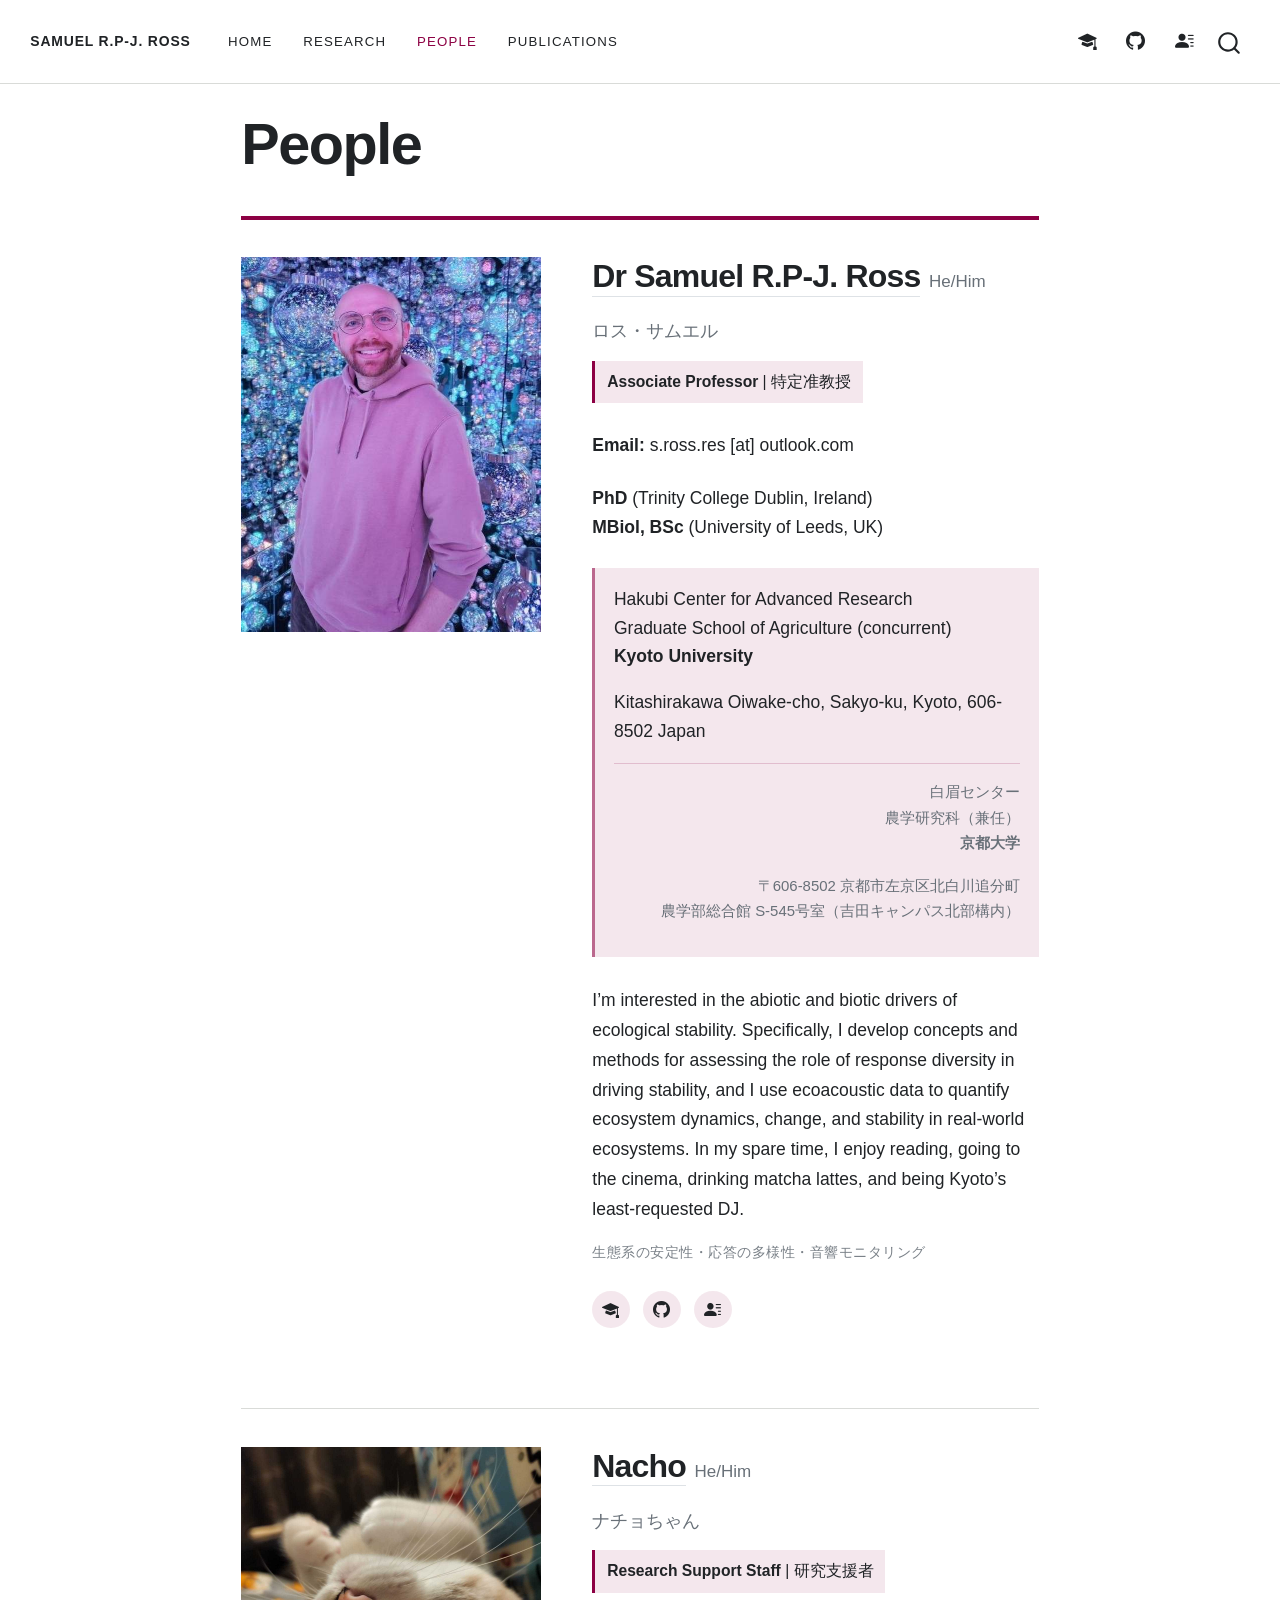
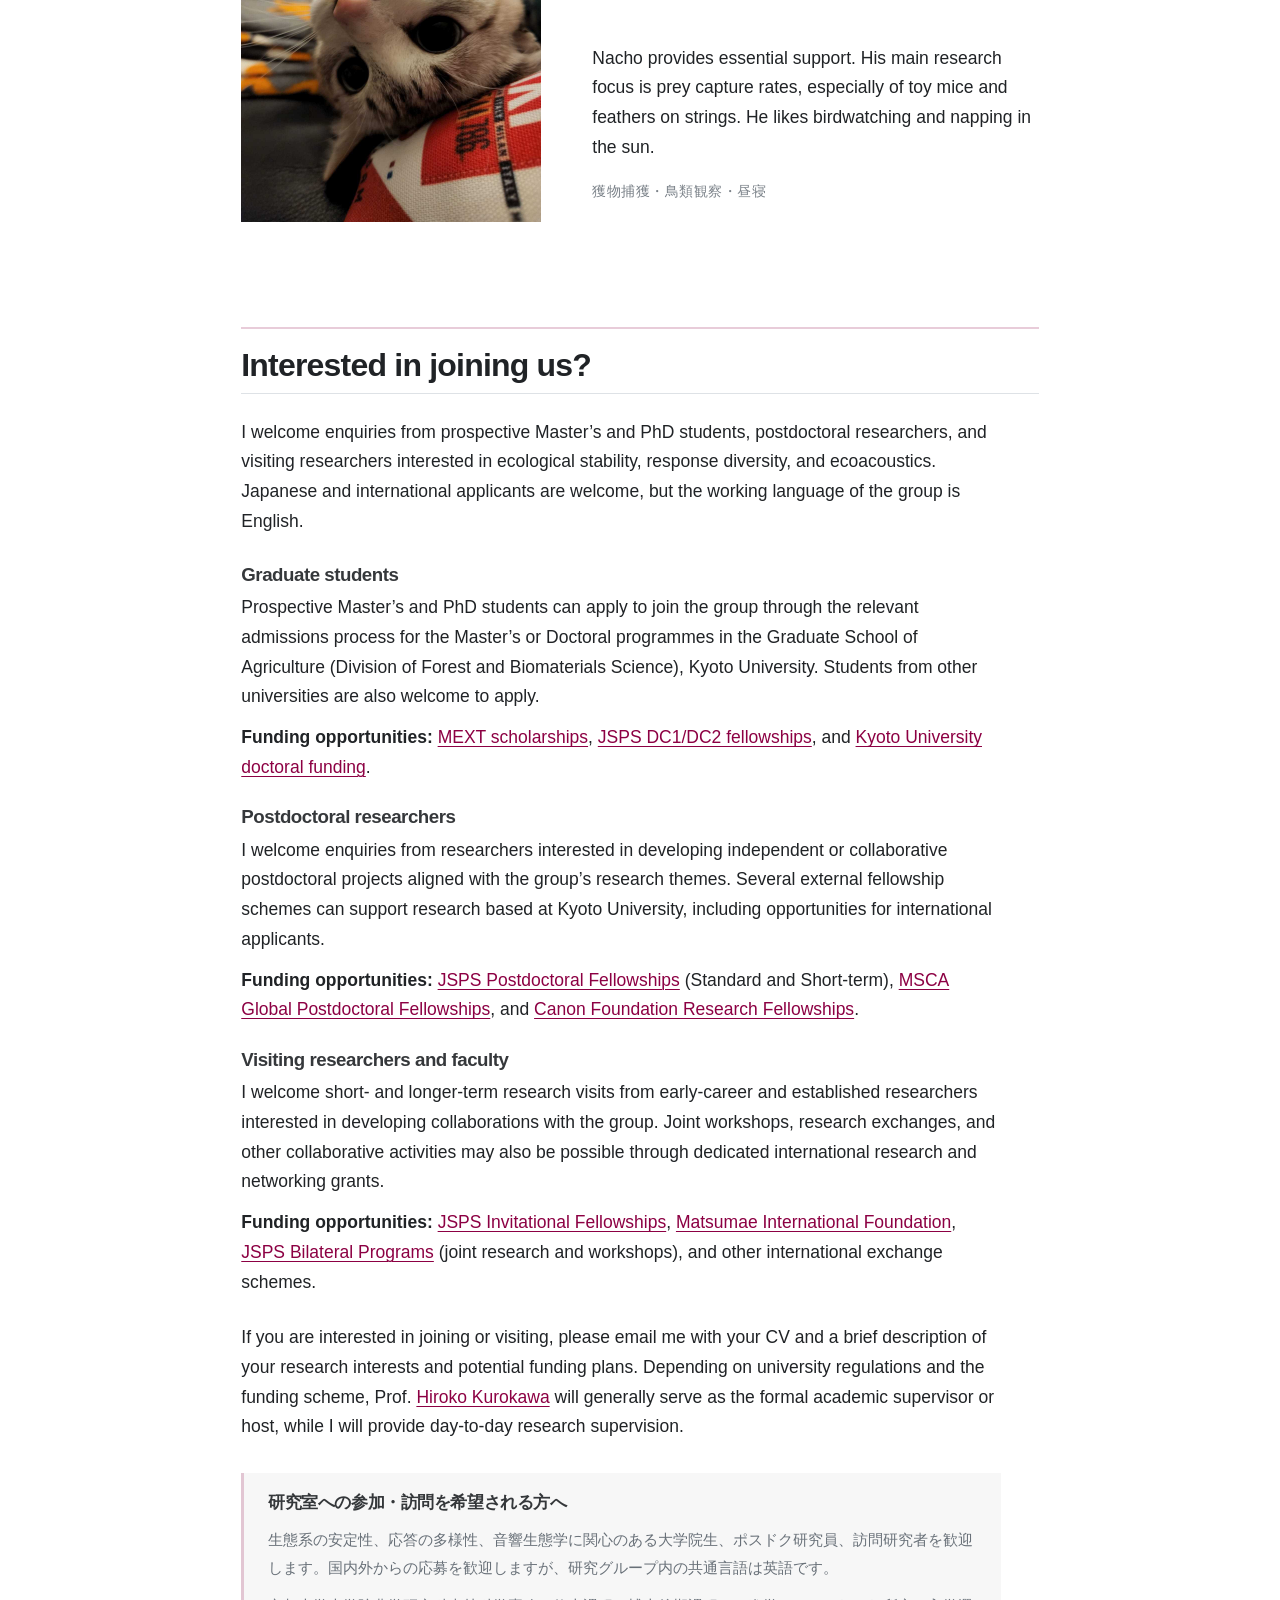
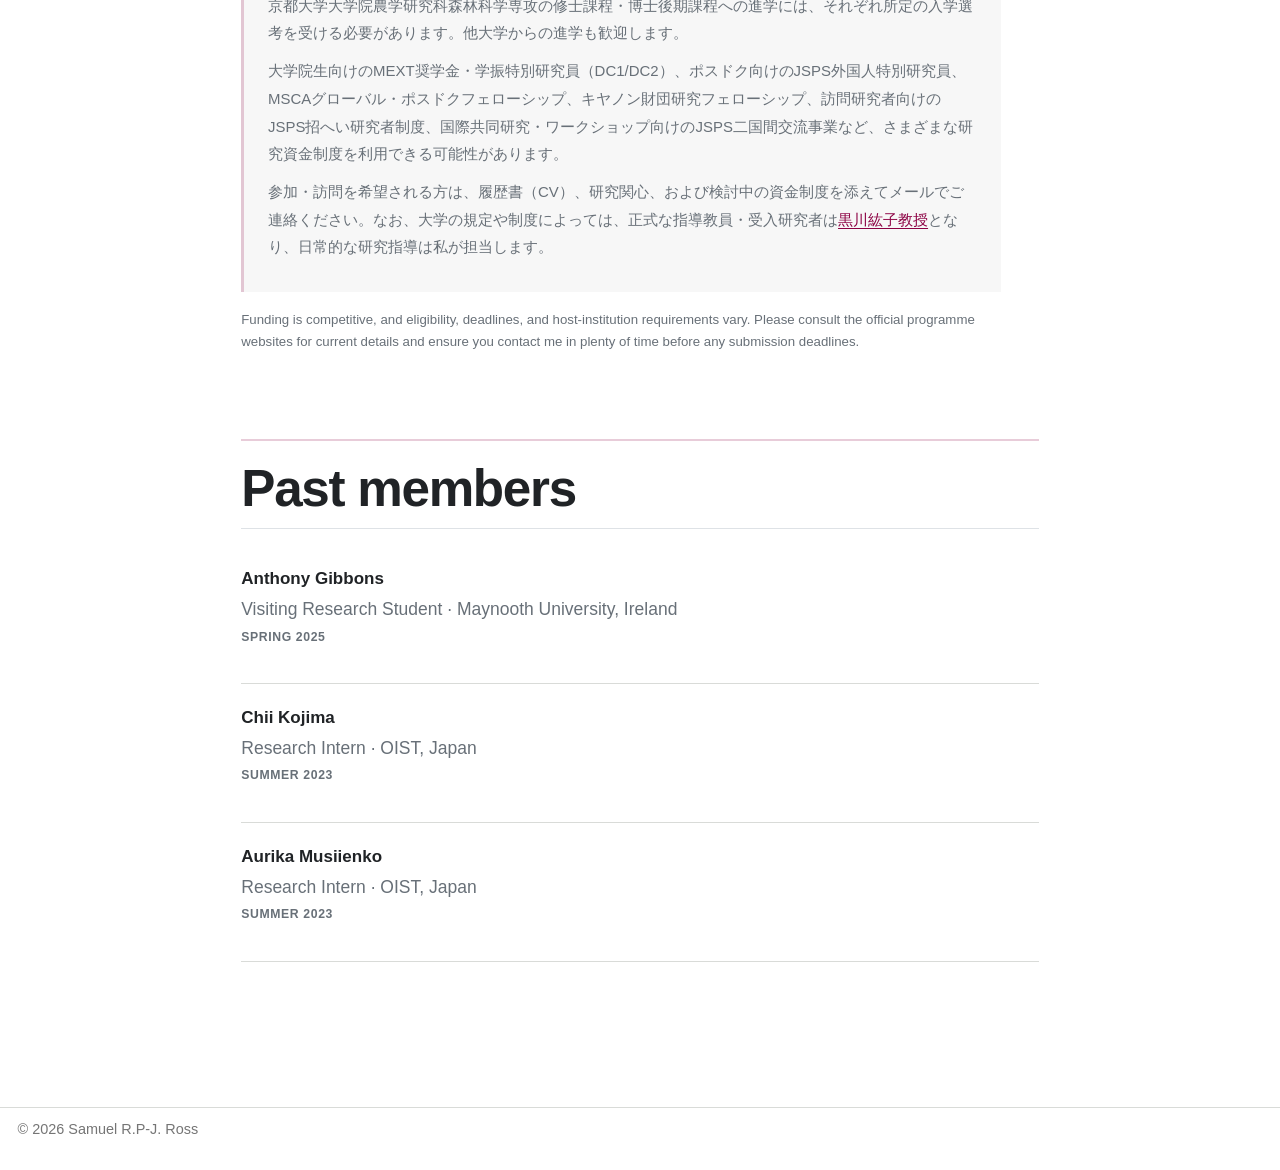
==== commit 14966edf: "Built site for gh-pages" ====
--- a/people.html
+++ b/people.html
@@ -46,7 +46,7 @@
 <link href="site_libs/quarto-html/quarto-syntax-highlighting-63b5708e65d6cd79cd7618c58d0c21e7.css" rel="stylesheet" id="quarto-text-highlighting-styles">
 <script src="site_libs/bootstrap/bootstrap.min.js"></script>
 <link href="site_libs/bootstrap/bootstrap-icons.css" rel="stylesheet">
-<link href="site_libs/bootstrap/bootstrap-d6238c93c707df78622e99a75927108d.min.css" rel="stylesheet" append-hash="true" id="quarto-bootstrap" data-mode="light">
+<link href="site_libs/bootstrap/bootstrap-5b4c7a384dc5ce977c1af220a071cccf.min.css" rel="stylesheet" append-hash="true" id="quarto-bootstrap" data-mode="light">
 <script id="quarto-search-options" type="application/json">{
   "location": "navbar",
   "copy-button": false,
@@ -248,95 +248,7 @@
 </div>
 </div>
 </div>
-<section id="open-positions" class="level2 open-positions">
-<h2 class="anchored" data-anchor-id="open-positions">Open positions</h2>
-<!-- ======================================================
-     RESEARCH ADMINISTRATIVE ASSISTANT
-     ====================================================== -->
-<div class="person-entry vacancy-entry">
-<div class="vacancy-placeholder vacancy-admin">
-<p><span class="vacancy-placeholder-en">JOIN US</span> <span class="vacancy-placeholder-jp">事務補佐員</span></p>
-</div>
-<div class="person-details">
-<div class="person-name-row">
-<h2 class="person-name anchored">
-研究事務補佐員
-</h2>
-</div>
-<div class="jp-person-name">
-Research Administrative Assistant
-</div>
-<p class="person-position">
-<strong>事務補佐員</strong> | 京都大学大学院農学研究科
-</p>
-<div class="vacancy-meta">
-<p><strong>研究課題：</strong> JST創発的研究支援事業「音響解析による生態系レジリエンス解明」<br>
-<strong>所属：</strong> 京都大学大学院農学研究科 森林科学専攻 京都　　 <strong>採用時期：</strong> 2026年12月1日以降、できるだけ早い時期<br>
-<strong>勤務時間：</strong> 週1日7時間（応相談）<br>
-<strong>給与：</strong> 時間給 1,200円<br>
-<strong>応募締切：</strong> 2026年10月31日 17:00（適任者が見つかり次第締切）</p>
-</div>
-<p class="person-bio">
-JST創発的研究支援事業「音響解析による生態系レジリエンス解明」を中心とする研究プロジェクトの事務支援を担当していただきます。主な業務は、データ整理等の補佐業務、研究費の執行・管理、物品・機器の購入、出張手続き、学内外の関係部署や共同研究者との連絡・調整などです。
-</p>
-<p class="person-bio">
-日本語による事務手続き・文書作成・連絡調整を円滑に行える方を募集しています。大学・研究機関での研究事務経験、特に京都大学での事務経験がある方を歓迎します。また、英文メールや文書を含む基本的な英語でのコミュニケーションができることが望ましいです。
-</p>
-<p class="person-keywords-jp">
-研究事務・研究費管理・出張手続き・学内外調整・英語コミュニケーション
-</p>
-<p><a class="vacancy-jst-logo" href="https://www.jst.go.jp/souhatsu/research/panel_oki.html" aria-label="Visit the JST FOREST project website" title="JST FOREST"></a></p><a class="vacancy-jst-logo" href="https://www.jst.go.jp/souhatsu/research/panel_oki.html" aria-label="Visit the JST FOREST project website" title="JST FOREST">
-<p><img src="assets/images/research/sohatsu-logo.png" alt="JST FOREST"></p>
-</a><p><a class="vacancy-jst-logo" href="https://www.jst.go.jp/souhatsu/research/panel_oki.html" aria-label="Visit the JST FOREST project website" title="JST FOREST"></a></p>
-<p><a class="vacancy-pdf" href="assets/jobs/kyoto-research-administrative-assistant-2026.pdf"> <i class="bi bi-file-earmark-pdf"></i> 募集要項を見る（PDF） </a></p>
-</div>
-</div>
-<!-- ======================================================
-     ReDiLEEP PhD – Cardiff University
-     ====================================================== -->
-<div class="person-entry vacancy-entry">
-<div class="vacancy-placeholder vacancy-technical">
-<p><span class="vacancy-placeholder-en">JOIN US</span> <span class="vacancy-placeholder-jp">OPEN PHD POSITION</span></p>
-</div>
-<div class="person-details">
-<div class="person-name-row">
-<h2 class="person-name anchored">
-PhD position
-</h2>
-</div>
-<div class="jp-person-name">
-Network ecology · Response diversity · Biomonitoring
-</div>
-<p class="person-position">
-<strong>Fully funded PhD</strong> | Cardiff University, UK
-</p>
-<div class="vacancy-meta">
-<p><strong>Project:</strong> How can we measure response diversity at scale and across different taxa?<br>
-<strong>Host institution:</strong> Cardiff University, UK<br>
-<strong>Main supervisor:</strong> Dr Fred Windsor<br>
-<strong>Co-supervisor:</strong> Dr Samuel R.P-J. Ross (Kyoto University)<br>
-<strong>Application deadline:</strong> 10 November 2026</p>
-</div>
-<p class="person-bio">
-We are recruiting a fully funded PhD student to develop approaches for measuring response diversity at scale, including through biomonitoring methods such as ecoacoustics.
-</p>
-<p class="person-bio">
-The student will be based at Cardiff University, supervised by Dr Fred Windsor, and co-supervised by me, with an extended research visit to Kyoto. The position is part of the wider ReDiLEEP Doctoral Network, which brings together researchers across Europe and beyond to investigate how response diversity contributes to ecological resilience and stability.
-</p>
-<p class="person-bio">
-<strong>Eligibility:</strong> EU mobility rules apply. Applicants are not eligible if they have resided or carried out their main activity in the United Kingdom for more than 12 months during the 36 months immediately before recruitment.
-</p>
-<p class="person-keywords-jp">
-Response diversity · Network ecology · Biomonitoring · Ecoacoustics
-</p>
-<p><a class="vacancy-redileep-logo" href="https://redileep.eu/" aria-label="Visit the ReDiLEEP Doctoral Network website" title="ReDiLEEP Doctoral Network"></a></p><a class="vacancy-redileep-logo" href="https://redileep.eu/" aria-label="Visit the ReDiLEEP Doctoral Network website" title="ReDiLEEP Doctoral Network">
-<p><img src="assets/images/research/redileep-logo.png" alt="ReDiLEEP Doctoral Network"></p>
-</a><p><a class="vacancy-redileep-logo" href="https://redileep.eu/" aria-label="Visit the ReDiLEEP Doctoral Network website" title="ReDiLEEP Doctoral Network"></a></p>
-<p><a class="vacancy-button" href="https://euraxess.ec.europa.eu/jobs/475964"> View position &amp; apply </a></p>
-<p>&nbsp;&nbsp;</p>
-</div>
-</div>
-</section>
+<div class="open-positions">
 <!-- ======================================================
      INTERESTED IN JOINING THE GROUP?
      ====================================================== -->
@@ -413,12 +325,12 @@
 <div class="past-member">
 <p><strong>Aurika Musiienko</strong> <span class="past-member-role">Research Intern · OIST, Japan</span> <span class="past-member-date">Summer 2023</span></p>
 </div>
-</section></main></div>
-
-
-
-
- <!-- /main -->
+</section>
+</div>
+
+
+
+</main> <!-- /main -->
 <script id="quarto-html-after-body" type="application/javascript">
   window.document.addEventListener("DOMContentLoaded", function (event) {
     const icon = "";
@@ -919,7 +831,7 @@
   <script type="application/javascript">
   window.quartoScrollableRegionsLabels = {"code":"Scrollable code","output":"Scrollable output"};
   </script>
- <!-- /content -->
+</div> <!-- /content -->
 <footer class="footer">
   <div class="nav-footer">
     <div class="nav-footer-left">
